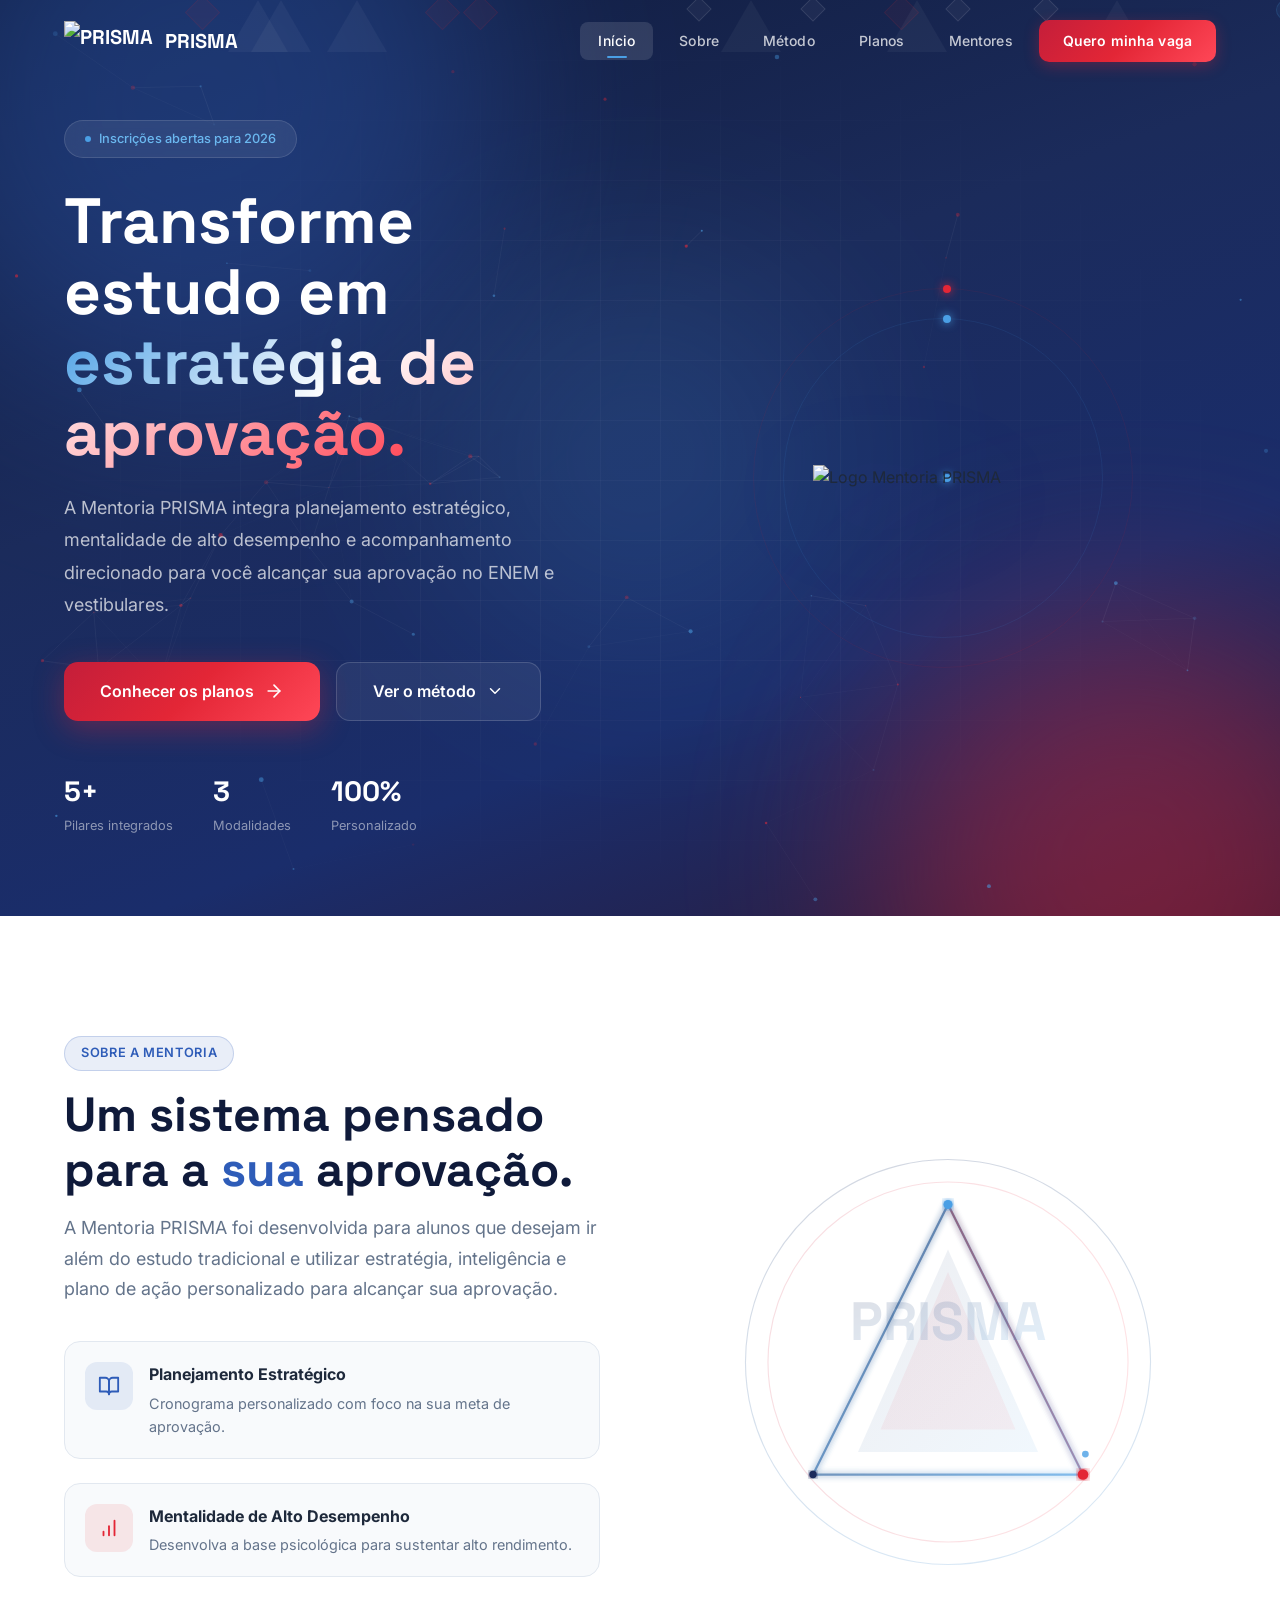
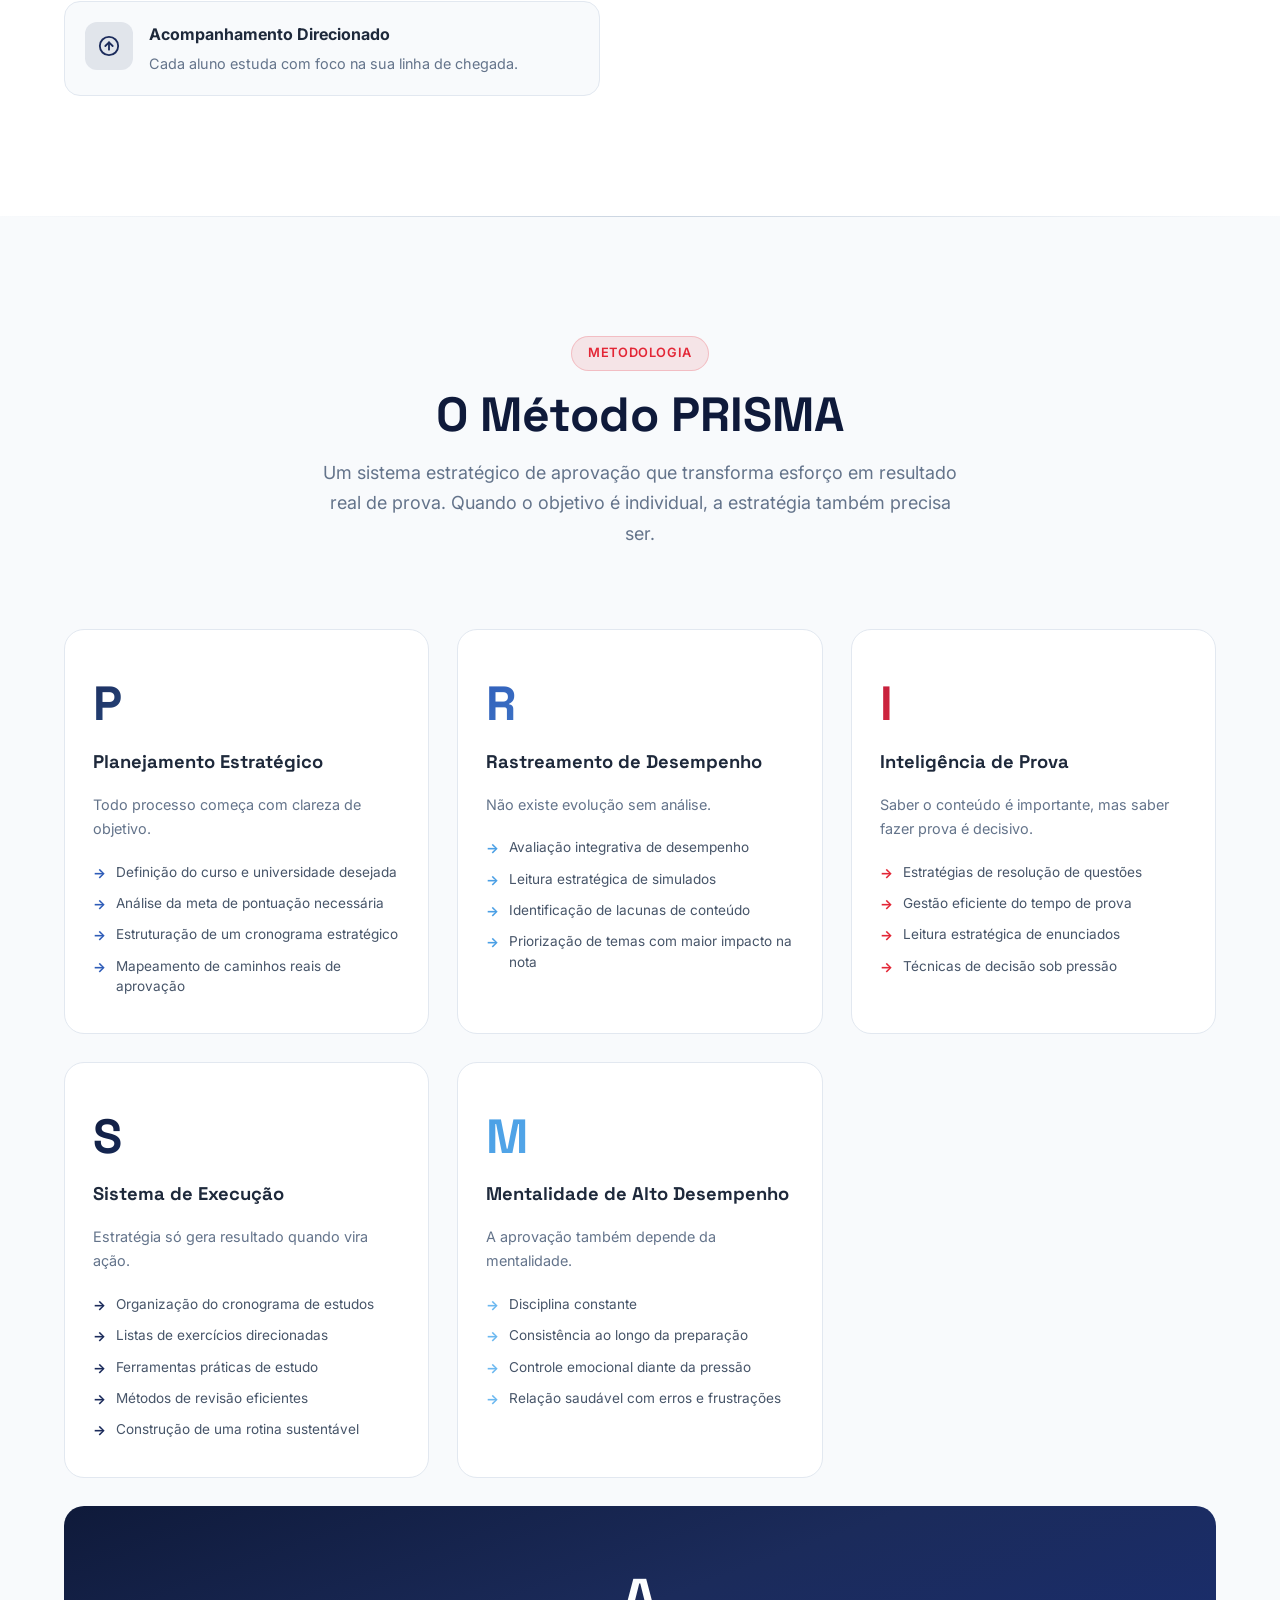
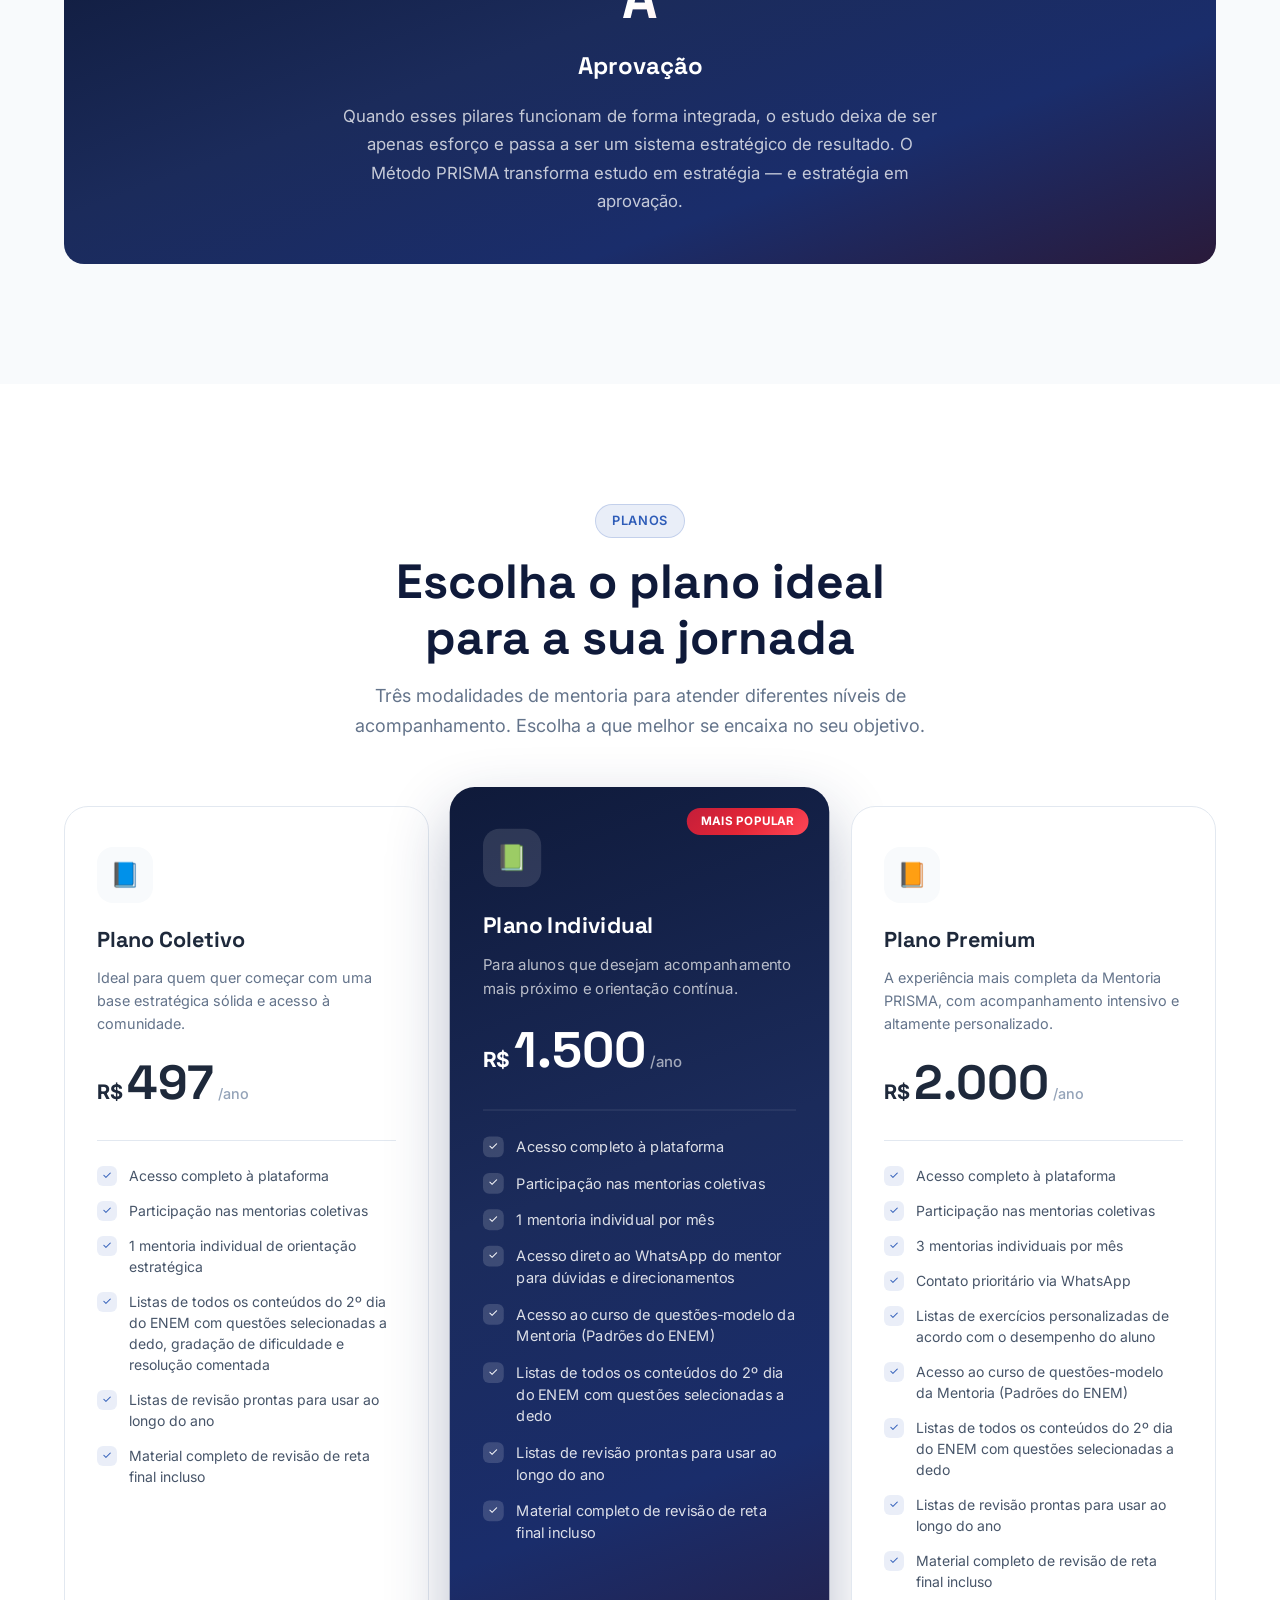
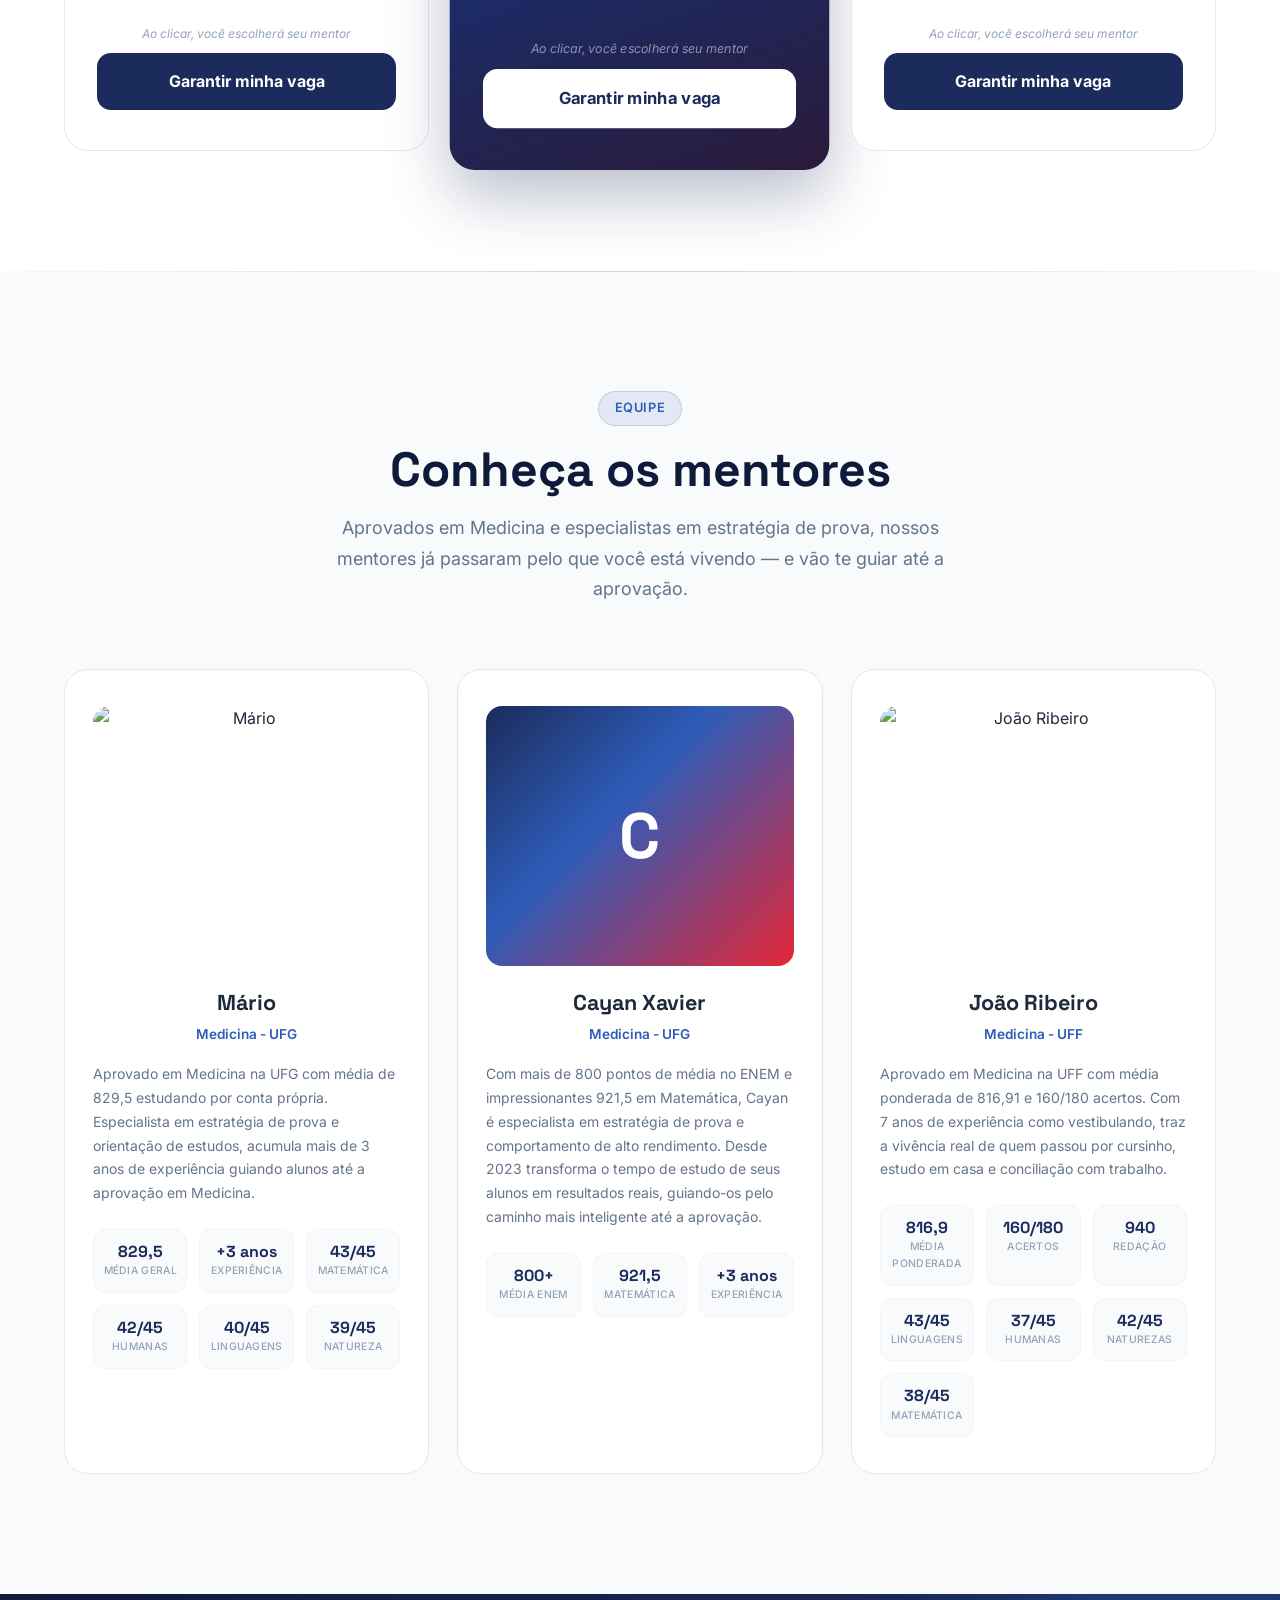
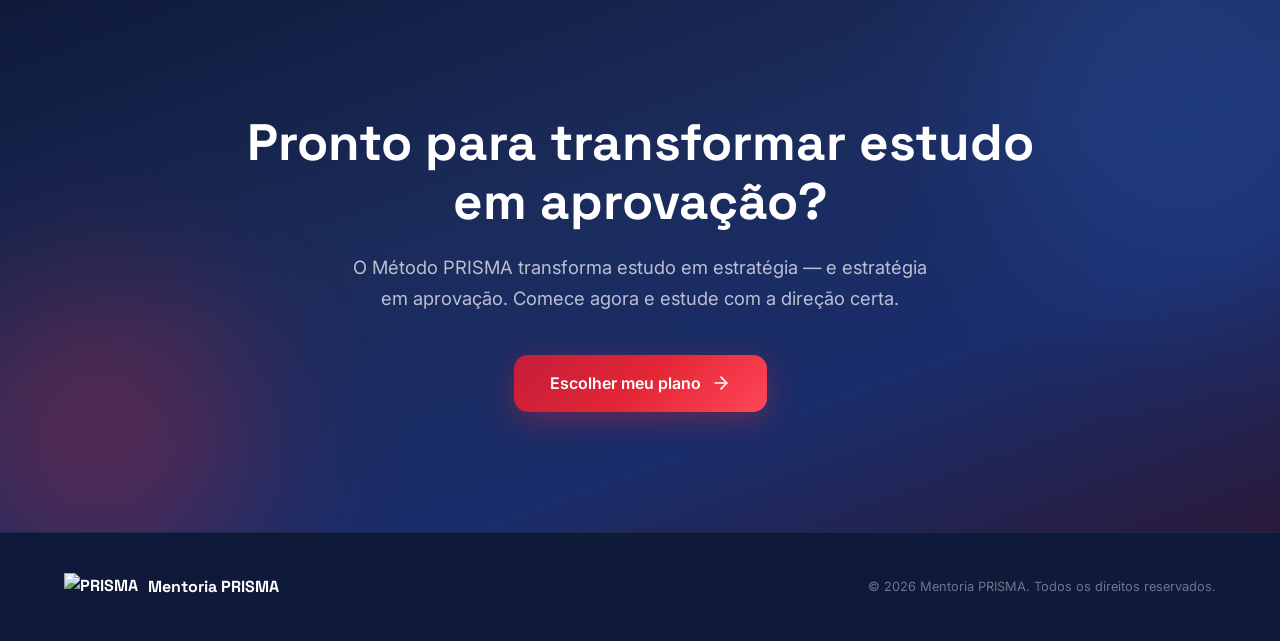
==== public/index.html @ 0a02baa7 "Move site files to public/ for correct Firebase Hosting deploy" ====
<!DOCTYPE html>
<html lang="pt-BR">
<head>
  <meta charset="UTF-8">
  <meta name="viewport" content="width=device-width, initial-scale=1.0">
  <meta name="description" content="Mentoria PRISMA — Estratégia, inteligência e plano de ação personalizado para sua aprovação no ENEM e vestibulares.">
  <title>Mentoria PRISMA — Transforme estudo em aprovação</title>
  <link rel="stylesheet" href="css/styles.css">
  <link rel="icon" type="image/png" href="https://i.ibb.co/1fYRjsYY/APENAS-IMAGEM-LOGO-PRISMA-MENTORIA-LOGO-VERS-O-AZUL-VERMELHA-E-BRANCO-1.png">
</head>
<body>

  <!-- Scroll Progress -->
  <div class="scroll-progress"></div>

  <!-- ====== NAVBAR ====== -->
  <nav class="navbar" id="navbar">
    <div class="navbar-inner">
      <a href="#hero" class="navbar-logo">
        <img src="https://i.ibb.co/1fYRjsYY/APENAS-IMAGEM-LOGO-PRISMA-MENTORIA-LOGO-VERS-O-AZUL-VERMELHA-E-BRANCO-1.png" alt="PRISMA">
        <span>PRISMA</span>
      </a>

      <div class="navbar-links" id="navLinks">
        <a href="#hero">Início</a>
        <a href="#about">Sobre</a>
        <a href="#method">Método</a>
        <a href="#plans">Planos</a>
        <a href="#mentors">Mentores</a>
        <a href="#plans" class="navbar-cta-btn">Quero minha vaga</a>
      </div>

      <button class="navbar-toggle" id="navToggle" aria-label="Menu">
        <span></span>
        <span></span>
        <span></span>
      </button>
    </div>
  </nav>

  <!-- ====== HERO ====== -->
  <section class="hero" id="hero">
    <div class="hero-bg-grid"></div>
    <div class="hero-glow glow-blue"></div>
    <div class="hero-glow glow-red"></div>
    <div class="hero-glow glow-center"></div>
    <div class="hero-shapes"></div>
    <canvas id="particles-canvas"></canvas>

    <div class="container hero-content">
      <div class="hero-text">
        <div class="hero-badge">
          <span class="badge-dot"></span>
          Inscrições abertas para 2026
        </div>

        <h1 class="hero-title">
          Transforme estudo em <br>
          <span class="gradient-text">estratégia de aprovação.</span>
        </h1>

        <p class="hero-description">
          A Mentoria PRISMA integra planejamento estratégico, mentalidade de alto desempenho e acompanhamento direcionado para você alcançar sua aprovação no ENEM e vestibulares.
        </p>

        <div class="hero-buttons">
          <a href="#plans" class="btn-primary">
            Conhecer os planos
            <svg width="20" height="20" viewBox="0 0 24 24" fill="none" stroke="currentColor" stroke-width="2" stroke-linecap="round" stroke-linejoin="round"><path d="M5 12h14"/><path d="m12 5 7 7-7 7"/></svg>
          </a>
          <a href="#method" class="btn-secondary">
            Ver o método
            <svg width="18" height="18" viewBox="0 0 24 24" fill="none" stroke="currentColor" stroke-width="2" stroke-linecap="round" stroke-linejoin="round"><path d="m6 9 6 6 6-6"/></svg>
          </a>
        </div>

        <div class="hero-stats">
          <div class="hero-stat">
            <div class="hero-stat-number" data-count="5" data-suffix="+">0</div>
            <div class="hero-stat-label">Pilares integrados</div>
          </div>
          <div class="hero-stat">
            <div class="hero-stat-number" data-count="3">0</div>
            <div class="hero-stat-label">Modalidades</div>
          </div>
          <div class="hero-stat">
            <div class="hero-stat-number" data-count="100" data-suffix="%">0</div>
            <div class="hero-stat-label">Personalizado</div>
          </div>
        </div>
      </div>

      <div class="hero-visual">
        <div class="hero-logo-wrapper">
          <img src="https://i.ibb.co/1fYRjsYY/APENAS-IMAGEM-LOGO-PRISMA-MENTORIA-LOGO-VERS-O-AZUL-VERMELHA-E-BRANCO-1.png" alt="Logo Mentoria PRISMA">
          <div class="hero-logo-ring"></div>
          <div class="hero-logo-ring"></div>
          <div class="hero-logo-ring"></div>
        </div>
      </div>
    </div>
  </section>

  <!-- ====== ABOUT ====== -->
  <section class="about" id="about">
    <div class="container about-grid">
      <div class="reveal-left">
        <span class="section-tag blue">Sobre a mentoria</span>
        <h2 class="section-title">Um sistema pensado<br>para a <span style="color: var(--blue)">sua</span> aprovação.</h2>
        <p class="section-subtitle">
          A Mentoria PRISMA foi desenvolvida para alunos que desejam ir além do estudo tradicional e utilizar estratégia, inteligência e plano de ação personalizado para alcançar sua aprovação.
        </p>

        <div class="about-features stagger-children">
          <div class="about-feature">
            <div class="about-feature-icon blue">
              <svg width="22" height="22" viewBox="0 0 24 24" fill="none" stroke="currentColor" stroke-width="2" stroke-linecap="round" stroke-linejoin="round"><path d="M2 3h6a4 4 0 0 1 4 4v14a3 3 0 0 0-3-3H2z"/><path d="M22 3h-6a4 4 0 0 0-4 4v14a3 3 0 0 1 3-3h7z"/></svg>
            </div>
            <div>
              <h4>Planejamento Estratégico</h4>
              <p>Cronograma personalizado com foco na sua meta de aprovação.</p>
            </div>
          </div>

          <div class="about-feature">
            <div class="about-feature-icon red">
              <svg width="22" height="22" viewBox="0 0 24 24" fill="none" stroke="currentColor" stroke-width="2" stroke-linecap="round" stroke-linejoin="round"><path d="M12 20V10"/><path d="M18 20V4"/><path d="M6 20v-4"/></svg>
            </div>
            <div>
              <h4>Mentalidade de Alto Desempenho</h4>
              <p>Desenvolva a base psicológica para sustentar alto rendimento.</p>
            </div>
          </div>

          <div class="about-feature">
            <div class="about-feature-icon navy">
              <svg width="22" height="22" viewBox="0 0 24 24" fill="none" stroke="currentColor" stroke-width="2" stroke-linecap="round" stroke-linejoin="round"><circle cx="12" cy="12" r="10"/><path d="m16 12-4-4-4 4"/><path d="M12 16V8"/></svg>
            </div>
            <div>
              <h4>Acompanhamento Direcionado</h4>
              <p>Cada aluno estuda com foco na sua linha de chegada.</p>
            </div>
          </div>
        </div>
      </div>

      <div class="about-visual reveal-right">
        <div class="about-prism-graphic">
          <svg viewBox="0 0 400 400" fill="none" xmlns="http://www.w3.org/2000/svg">
            <!-- Animated prism graphic -->
            <defs>
              <linearGradient id="grad-blue" x1="0%" y1="0%" x2="100%" y2="100%">
                <stop offset="0%" style="stop-color:#1B2B5B;stop-opacity:1" />
                <stop offset="100%" style="stop-color:#4A9FE5;stop-opacity:1" />
              </linearGradient>
              <linearGradient id="grad-red" x1="0%" y1="0%" x2="100%" y2="100%">
                <stop offset="0%" style="stop-color:#C41E3A;stop-opacity:1" />
                <stop offset="100%" style="stop-color:#FF4757;stop-opacity:1" />
              </linearGradient>
              <filter id="glow">
                <feGaussianBlur stdDeviation="3" result="coloredBlur"/>
                <feMerge>
                  <feMergeNode in="coloredBlur"/>
                  <feMergeNode in="SourceGraphic"/>
                </feMerge>
              </filter>
            </defs>

            <!-- Outer ring -->
            <circle cx="200" cy="200" r="180" stroke="url(#grad-blue)" stroke-width="1" fill="none" opacity="0.2">
              <animateTransform attributeName="transform" type="rotate" from="0 200 200" to="360 200 200" dur="30s" repeatCount="indefinite"/>
            </circle>
            <circle cx="200" cy="200" r="160" stroke="url(#grad-red)" stroke-width="1" fill="none" opacity="0.15">
              <animateTransform attributeName="transform" type="rotate" from="360 200 200" to="0 200 200" dur="25s" repeatCount="indefinite"/>
            </circle>

            <!-- Central prism shape -->
            <polygon points="200,60 320,300 80,300" fill="none" stroke="url(#grad-blue)" stroke-width="2" opacity="0.6" filter="url(#glow)">
              <animate attributeName="opacity" values="0.4;0.8;0.4" dur="4s" repeatCount="indefinite"/>
            </polygon>

            <!-- Inner triangles -->
            <polygon points="200,100 280,280 120,280" fill="url(#grad-blue)" opacity="0.08"/>
            <polygon points="200,120 260,260 140,260" fill="url(#grad-red)" opacity="0.06"/>

            <!-- Light beam effect -->
            <line x1="200" y1="60" x2="80" y2="300" stroke="#4A9FE5" stroke-width="1.5" opacity="0.3" filter="url(#glow)">
              <animate attributeName="opacity" values="0.1;0.4;0.1" dur="3s" repeatCount="indefinite"/>
            </line>
            <line x1="200" y1="60" x2="320" y2="300" stroke="#E32636" stroke-width="1.5" opacity="0.3" filter="url(#glow)">
              <animate attributeName="opacity" values="0.1;0.4;0.1" dur="3s" repeatCount="indefinite" begin="1.5s"/>
            </line>

            <!-- Letters P R I S M A around the shape -->
            <text x="200" y="180" text-anchor="middle" font-family="Space Grotesk, sans-serif" font-weight="900" font-size="48" fill="url(#grad-blue)" opacity="0.15">PRISMA</text>

            <!-- Dots on vertices -->
            <circle cx="200" cy="60" r="4" fill="#4A9FE5" filter="url(#glow)">
              <animate attributeName="r" values="3;5;3" dur="2s" repeatCount="indefinite"/>
            </circle>
            <circle cx="80" cy="300" r="4" fill="#1B2B5B" filter="url(#glow)">
              <animate attributeName="r" values="3;5;3" dur="2s" repeatCount="indefinite" begin="0.7s"/>
            </circle>
            <circle cx="320" cy="300" r="4" fill="#E32636" filter="url(#glow)">
              <animate attributeName="r" values="3;5;3" dur="2s" repeatCount="indefinite" begin="1.4s"/>
            </circle>

            <!-- Orbiting dot -->
            <circle r="3" fill="#4A9FE5" opacity="0.8">
              <animateMotion dur="8s" repeatCount="indefinite" path="M200,60 Q340,180 320,300 Q200,350 80,300 Q20,180 200,60"/>
            </circle>
          </svg>
        </div>
      </div>
    </div>
  </section>

  <!-- ====== METHOD PRISMA ====== -->
  <section class="method" id="method">
    <div class="container">
      <div class="method-header reveal">
        <span class="section-tag red">Metodologia</span>
        <h2 class="section-title">O Método PRISMA</h2>
        <p class="section-subtitle">
          Um sistema estratégico de aprovação que transforma esforço em resultado real de prova. Quando o objetivo é individual, a estratégia também precisa ser.
        </p>
      </div>

      <div class="prisma-grid stagger-children">
        <!-- P -->
        <div class="prisma-card" style="--card-accent: #2E5CB8; --card-gradient: linear-gradient(135deg, #1B2B5B, #4A9FE5);">
          <div class="prisma-card-letter">P</div>
          <div class="prisma-card-title">Planejamento Estratégico</div>
          <p class="prisma-card-desc">Todo processo começa com clareza de objetivo.</p>
          <ul class="prisma-card-list">
            <li>Definição do curso e universidade desejada</li>
            <li>Análise da meta de pontuação necessária</li>
            <li>Estruturação de um cronograma estratégico</li>
            <li>Mapeamento de caminhos reais de aprovação</li>
          </ul>
        </div>

        <!-- R -->
        <div class="prisma-card" style="--card-accent: #4A9FE5; --card-gradient: linear-gradient(135deg, #2E5CB8, #6BB8F0);">
          <div class="prisma-card-letter">R</div>
          <div class="prisma-card-title">Rastreamento de Desempenho</div>
          <p class="prisma-card-desc">Não existe evolução sem análise.</p>
          <ul class="prisma-card-list">
            <li>Avaliação integrativa de desempenho</li>
            <li>Leitura estratégica de simulados</li>
            <li>Identificação de lacunas de conteúdo</li>
            <li>Priorização de temas com maior impacto na nota</li>
          </ul>
        </div>

        <!-- I -->
        <div class="prisma-card" style="--card-accent: #E32636; --card-gradient: linear-gradient(135deg, #C41E3A, #FF4757);">
          <div class="prisma-card-letter">I</div>
          <div class="prisma-card-title">Inteligência de Prova</div>
          <p class="prisma-card-desc">Saber o conteúdo é importante, mas saber fazer prova é decisivo.</p>
          <ul class="prisma-card-list">
            <li>Estratégias de resolução de questões</li>
            <li>Gestão eficiente do tempo de prova</li>
            <li>Leitura estratégica de enunciados</li>
            <li>Técnicas de decisão sob pressão</li>
          </ul>
        </div>

        <!-- S -->
        <div class="prisma-card" style="--card-accent: #1B2B5B; --card-gradient: linear-gradient(135deg, #0F1A3A, #2E5CB8);">
          <div class="prisma-card-letter">S</div>
          <div class="prisma-card-title">Sistema de Execução</div>
          <p class="prisma-card-desc">Estratégia só gera resultado quando vira ação.</p>
          <ul class="prisma-card-list">
            <li>Organização do cronograma de estudos</li>
            <li>Listas de exercícios direcionadas</li>
            <li>Ferramentas práticas de estudo</li>
            <li>Métodos de revisão eficientes</li>
            <li>Construção de uma rotina sustentável</li>
          </ul>
        </div>

        <!-- M -->
        <div class="prisma-card" style="--card-accent: #6BB8F0; --card-gradient: linear-gradient(135deg, #4A9FE5, #6BB8F0);">
          <div class="prisma-card-letter">M</div>
          <div class="prisma-card-title">Mentalidade de Alto Desempenho</div>
          <p class="prisma-card-desc">A aprovação também depende da mentalidade.</p>
          <ul class="prisma-card-list">
            <li>Disciplina constante</li>
            <li>Consistência ao longo da preparação</li>
            <li>Controle emocional diante da pressão</li>
            <li>Relação saudável com erros e frustrações</li>
          </ul>
        </div>

        <!-- A (full width) -->
        <div class="prisma-card full-width">
          <div class="prisma-card-letter">A</div>
          <div class="prisma-card-title">Aprovação</div>
          <p class="prisma-card-desc">
            Quando esses pilares funcionam de forma integrada, o estudo deixa de ser apenas esforço e passa a ser um sistema estratégico de resultado. O Método PRISMA transforma estudo em estratégia — e estratégia em aprovação.
          </p>
        </div>
      </div>
    </div>
  </section>

  <!-- ====== PLANS ====== -->
  <section class="plans" id="plans">
    <div class="container">
      <div class="plans-header reveal">
        <span class="section-tag blue">Planos</span>
        <h2 class="section-title">Escolha o plano ideal<br>para a sua jornada</h2>
        <p class="section-subtitle">
          Três modalidades de mentoria para atender diferentes níveis de acompanhamento. Escolha a que melhor se encaixa no seu objetivo.
        </p>
      </div>

      <div class="plans-grid stagger-children">

        <!-- Plano Coletivo -->
        <div class="plan-card" style="--card-border: linear-gradient(135deg, #2E5CB8, #4A9FE5);">
          <div class="plan-icon">📘</div>
          <div class="plan-name">Plano Coletivo</div>
          <div class="plan-desc">Ideal para quem quer começar com uma base estratégica sólida e acesso à comunidade.</div>
          <div class="plan-price">
            <span class="currency">R$</span>
            <span class="amount">497</span>
            <span class="period">/ano</span>
          </div>
          <div class="plan-divider"></div>
          <ul class="plan-features">
            <li>
              <span class="check">✓</span>
              Acesso completo à plataforma
            </li>
            <li>
              <span class="check">✓</span>
              Participação nas mentorias coletivas
            </li>
            <li>
              <span class="check">✓</span>
              1 mentoria individual de orientação estratégica
            </li>
            <li>
              <span class="check">✓</span>
              Listas de todos os conteúdos do 2º dia do ENEM com questões selecionadas a dedo, gradação de dificuldade e resolução comentada
            </li>
            <li>
              <span class="check">✓</span>
              Listas de revisão prontas para usar ao longo do ano
            </li>
            <li>
              <span class="check">✓</span>
              Material completo de revisão de reta final incluso
            </li>
          </ul>
          <p class="plan-mentor-hint">Ao clicar, você escolherá seu mentor</p>
          <a href="#" class="plan-btn" data-plan="Plano Coletivo">Garantir minha vaga</a>
        </div>

        <!-- Plano Individual (Featured) -->
        <div class="plan-card featured" style="--card-border: linear-gradient(135deg, #E32636, #4A9FE5);">
          <span class="plan-badge popular">Mais popular</span>
          <div class="plan-icon">📗</div>
          <div class="plan-name">Plano Individual</div>
          <div class="plan-desc">Para alunos que desejam acompanhamento mais próximo e orientação contínua.</div>
          <div class="plan-price">
            <span class="currency">R$</span>
            <span class="amount">1.500</span>
            <span class="period">/ano</span>
          </div>
          <div class="plan-divider"></div>
          <ul class="plan-features">
            <li>
              <span class="check">✓</span>
              Acesso completo à plataforma
            </li>
            <li>
              <span class="check">✓</span>
              Participação nas mentorias coletivas
            </li>
            <li>
              <span class="check">✓</span>
              1 mentoria individual por mês
            </li>
            <li>
              <span class="check">✓</span>
              Acesso direto ao WhatsApp do mentor para dúvidas e direcionamentos
            </li>
            <li>
              <span class="check">✓</span>
              Acesso ao curso de questões-modelo da Mentoria (Padrões do ENEM)
            </li>
            <li>
              <span class="check">✓</span>
              Listas de todos os conteúdos do 2º dia do ENEM com questões selecionadas a dedo
            </li>
            <li>
              <span class="check">✓</span>
              Listas de revisão prontas para usar ao longo do ano
            </li>
            <li>
              <span class="check">✓</span>
              Material completo de revisão de reta final incluso
            </li>
          </ul>
          <p class="plan-mentor-hint">Ao clicar, você escolherá seu mentor</p>
          <a href="#" class="plan-btn" data-plan="Plano Individual">Garantir minha vaga</a>
        </div>

        <!-- Plano Premium -->
        <div class="plan-card" style="--card-border: linear-gradient(135deg, #C41E3A, #FF4757);">
          <div class="plan-icon">📙</div>
          <div class="plan-name">Plano Premium</div>
          <div class="plan-desc">A experiência mais completa da Mentoria PRISMA, com acompanhamento intensivo e altamente personalizado.</div>
          <div class="plan-price">
            <span class="currency">R$</span>
            <span class="amount">2.000</span>
            <span class="period">/ano</span>
          </div>
          <div class="plan-divider"></div>
          <ul class="plan-features">
            <li>
              <span class="check">✓</span>
              Acesso completo à plataforma
            </li>
            <li>
              <span class="check">✓</span>
              Participação nas mentorias coletivas
            </li>
            <li>
              <span class="check">✓</span>
              3 mentorias individuais por mês
            </li>
            <li>
              <span class="check">✓</span>
              Contato prioritário via WhatsApp
            </li>
            <li>
              <span class="check">✓</span>
              Listas de exercícios personalizadas de acordo com o desempenho do aluno
            </li>
            <li>
              <span class="check">✓</span>
              Acesso ao curso de questões-modelo da Mentoria (Padrões do ENEM)
            </li>
            <li>
              <span class="check">✓</span>
              Listas de todos os conteúdos do 2º dia do ENEM com questões selecionadas a dedo
            </li>
            <li>
              <span class="check">✓</span>
              Listas de revisão prontas para usar ao longo do ano
            </li>
            <li>
              <span class="check">✓</span>
              Material completo de revisão de reta final incluso
            </li>
          </ul>
          <p class="plan-mentor-hint">Ao clicar, você escolherá seu mentor</p>
          <a href="#" class="plan-btn" data-plan="Plano Premium">Garantir minha vaga</a>
        </div>

      </div>
    </div>
  </section>

  <!-- ====== MENTORS ====== -->
  <section class="mentors" id="mentors">
    <div class="container">
      <div class="mentors-header reveal">
        <span class="section-tag blue">Equipe</span>
        <h2 class="section-title">Conheça os mentores</h2>
        <p class="section-subtitle">
          Aprovados em Medicina e especialistas em estratégia de prova, nossos mentores já passaram pelo que você está vivendo — e vão te guiar até a aprovação.
        </p>
      </div>

      <div class="mentors-grid stagger-children">

        <!-- Mário -->
        <div class="mentor-card">
          <div class="mentor-photo">
            <img src="https://i.ibb.co/d4WCgFDY/LEO1349.jpg" alt="Mário">
          </div>
          <div class="mentor-info">
            <h3 class="mentor-name">Mário</h3>
            <p class="mentor-role">Medicina - UFG</p>
            <p class="mentor-bio">
              Aprovado em Medicina na UFG com média de 829,5 estudando por conta própria. Especialista em estratégia de prova e orientação de estudos, acumula mais de 3 anos de experiência guiando alunos até a aprovação em Medicina.
            </p>
            <div class="mentor-stats-grid">
              <div class="mentor-stat-item">
                <span class="mentor-stat-value">829,5</span>
                <span class="mentor-stat-desc">Média Geral</span>
              </div>
              <div class="mentor-stat-item">
                <span class="mentor-stat-value">+3 anos</span>
                <span class="mentor-stat-desc">Experiência</span>
              </div>
              <div class="mentor-stat-item">
                <span class="mentor-stat-value">43/45</span>
                <span class="mentor-stat-desc">Matemática</span>
              </div>
              <div class="mentor-stat-item">
                <span class="mentor-stat-value">42/45</span>
                <span class="mentor-stat-desc">Humanas</span>
              </div>
              <div class="mentor-stat-item">
                <span class="mentor-stat-value">40/45</span>
                <span class="mentor-stat-desc">Linguagens</span>
              </div>
              <div class="mentor-stat-item">
                <span class="mentor-stat-value">39/45</span>
                <span class="mentor-stat-desc">Natureza</span>
              </div>
            </div>
          </div>
        </div>

        <!-- Cayan -->
        <div class="mentor-card">
          <div class="mentor-photo">
            <div class="mentor-avatar-placeholder">C</div>
          </div>
          <div class="mentor-info">
            <h3 class="mentor-name">Cayan Xavier</h3>
            <p class="mentor-role">Medicina - UFG</p>
            <p class="mentor-bio">
              Com mais de 800 pontos de média no ENEM e impressionantes 921,5 em Matemática, Cayan é especialista em estratégia de prova e comportamento de alto rendimento. Desde 2023 transforma o tempo de estudo de seus alunos em resultados reais, guiando-os pelo caminho mais inteligente até a aprovação.
            </p>
            <div class="mentor-stats-grid">
              <div class="mentor-stat-item">
                <span class="mentor-stat-value">800+</span>
                <span class="mentor-stat-desc">Média ENEM</span>
              </div>
              <div class="mentor-stat-item">
                <span class="mentor-stat-value">921,5</span>
                <span class="mentor-stat-desc">Matemática</span>
              </div>
              <div class="mentor-stat-item">
                <span class="mentor-stat-value">+3 anos</span>
                <span class="mentor-stat-desc">Experiência</span>
              </div>
            </div>
          </div>
        </div>

        <!-- João Ribeiro -->
        <div class="mentor-card">
          <div class="mentor-photo">
            <img src="https://i.ibb.co/Q7MLmRcQ/IMG-20260307-WA0093.jpg" alt="João Ribeiro">
          </div>
          <div class="mentor-info">
            <h3 class="mentor-name">João Ribeiro</h3>
            <p class="mentor-role">Medicina - UFF</p>
            <p class="mentor-bio">
              Aprovado em Medicina na UFF com média ponderada de 816,91 e 160/180 acertos. Com 7 anos de experiência como vestibulando, traz a vivência real de quem passou por cursinho, estudo em casa e conciliação com trabalho.
            </p>
            <div class="mentor-stats-grid">
              <div class="mentor-stat-item">
                <span class="mentor-stat-value">816,9</span>
                <span class="mentor-stat-desc">Média Ponderada</span>
              </div>
              <div class="mentor-stat-item">
                <span class="mentor-stat-value">160/180</span>
                <span class="mentor-stat-desc">Acertos</span>
              </div>
              <div class="mentor-stat-item">
                <span class="mentor-stat-value">940</span>
                <span class="mentor-stat-desc">Redação</span>
              </div>
              <div class="mentor-stat-item">
                <span class="mentor-stat-value">43/45</span>
                <span class="mentor-stat-desc">Linguagens</span>
              </div>
              <div class="mentor-stat-item">
                <span class="mentor-stat-value">37/45</span>
                <span class="mentor-stat-desc">Humanas</span>
              </div>
              <div class="mentor-stat-item">
                <span class="mentor-stat-value">42/45</span>
                <span class="mentor-stat-desc">Naturezas</span>
              </div>
              <div class="mentor-stat-item">
                <span class="mentor-stat-value">38/45</span>
                <span class="mentor-stat-desc">Matemática</span>
              </div>
            </div>
          </div>
        </div>

      </div>
    </div>
  </section>

  <!-- ====== MENTOR SELECTION MODAL ====== -->
  <div class="modal-overlay" id="mentorModal">
    <div class="modal-content">
      <button class="modal-close" id="modalClose" aria-label="Fechar">
        <svg width="24" height="24" viewBox="0 0 24 24" fill="none" stroke="currentColor" stroke-width="2" stroke-linecap="round" stroke-linejoin="round"><path d="M18 6 6 18"/><path d="m6 6 12 12"/></svg>
      </button>
      <div class="modal-header">
        <h3 class="modal-title">Escolha seu mentor</h3>
        <p class="modal-plan-name" id="modalPlanName"></p>
        <p class="modal-subtitle">Selecione o mentor com quem deseja iniciar sua jornada:</p>
      </div>
      <div class="modal-mentors">
        <a href="#" class="modal-mentor-btn" data-mentor="mario">
          <span class="modal-mentor-initial">M</span>
          <div class="modal-mentor-info">
            <strong>Mário</strong>
            <span>Medicina UFG · Média 829,5</span>
          </div>
          <svg width="20" height="20" viewBox="0 0 24 24" fill="none" stroke="currentColor" stroke-width="2" stroke-linecap="round" stroke-linejoin="round"><path d="M5 12h14"/><path d="m12 5 7 7-7 7"/></svg>
        </a>
        <a href="#" class="modal-mentor-btn" data-mentor="cayan">
          <span class="modal-mentor-initial">C</span>
          <div class="modal-mentor-info">
            <strong>Cayan Xavier</strong>
            <span>Medicina UFG · 921,5 em Matemática</span>
          </div>
          <svg width="20" height="20" viewBox="0 0 24 24" fill="none" stroke="currentColor" stroke-width="2" stroke-linecap="round" stroke-linejoin="round"><path d="M5 12h14"/><path d="m12 5 7 7-7 7"/></svg>
        </a>
        <a href="#" class="modal-mentor-btn" data-mentor="joao">
          <span class="modal-mentor-initial">J</span>
          <div class="modal-mentor-info">
            <strong>João Ribeiro</strong>
            <span>Medicina UFF · Redação 940</span>
          </div>
          <svg width="20" height="20" viewBox="0 0 24 24" fill="none" stroke="currentColor" stroke-width="2" stroke-linecap="round" stroke-linejoin="round"><path d="M5 12h14"/><path d="m12 5 7 7-7 7"/></svg>
        </a>
      </div>
    </div>
  </div>

  <!-- ====== CTA ====== -->
  <section class="cta" id="cta">
    <div class="cta-bg-shapes">
      <div class="cta-shape"></div>
      <div class="cta-shape"></div>
    </div>
    <div class="container cta-content reveal-scale">
      <h2 class="cta-title">Pronto para transformar estudo<br>em aprovação?</h2>
      <p class="cta-subtitle">
        O Método PRISMA transforma estudo em estratégia — e estratégia em aprovação. Comece agora e estude com a direção certa.
      </p>
      <div class="cta-buttons">
        <a href="#plans" class="btn-primary">
          Escolher meu plano
          <svg width="20" height="20" viewBox="0 0 24 24" fill="none" stroke="currentColor" stroke-width="2" stroke-linecap="round" stroke-linejoin="round"><path d="M5 12h14"/><path d="m12 5 7 7-7 7"/></svg>
        </a>
      </div>
    </div>
  </section>

  <!-- ====== FOOTER ====== -->
  <footer class="footer">
    <div class="container footer-inner">
      <div class="footer-logo">
        <img src="https://i.ibb.co/1fYRjsYY/APENAS-IMAGEM-LOGO-PRISMA-MENTORIA-LOGO-VERS-O-AZUL-VERMELHA-E-BRANCO-1.png" alt="PRISMA">
        <span>Mentoria PRISMA</span>
      </div>
      <div class="footer-text">© 2026 Mentoria PRISMA. Todos os direitos reservados.</div>
    </div>
  </footer>

  <script src="js/main.js"></script>
</body>
</html>
---- public/css/styles.css ----
/* ========================================
   MENTORIA PRISMA - Landing Page Styles
   ======================================== */

@import url('https://fonts.googleapis.com/css2?family=Inter:wght@300;400;500;600;700;800;900&family=Space+Grotesk:wght@400;500;600;700&display=swap');

/* ---- CSS Variables ---- */
:root {
  --navy: #1B2B5B;
  --navy-dark: #0F1A3A;
  --blue: #2E5CB8;
  --blue-light: #4A9FE5;
  --blue-sky: #6BB8F0;
  --red: #E32636;
  --red-dark: #C41E3A;
  --red-light: #FF4757;
  --white: #FFFFFF;
  --gray-50: #F8FAFC;
  --gray-100: #F1F5F9;
  --gray-200: #E2E8F0;
  --gray-300: #CBD5E1;
  --gray-400: #94A3B8;
  --gray-500: #64748B;
  --gray-600: #475569;
  --gray-700: #334155;
  --gray-800: #1E293B;
  --gray-900: #0F172A;

  --gradient-blue: linear-gradient(135deg, var(--navy) 0%, var(--blue) 50%, var(--blue-light) 100%);
  --gradient-red: linear-gradient(135deg, var(--red-dark) 0%, var(--red) 50%, var(--red-light) 100%);
  --gradient-main: linear-gradient(135deg, var(--navy) 0%, var(--blue) 40%, var(--red) 100%);
  --gradient-hero: linear-gradient(160deg, var(--navy-dark) 0%, var(--navy) 40%, #1a2d6b 70%, #2a1a3a 100%);

  --font-primary: 'Inter', -apple-system, BlinkMacSystemFont, sans-serif;
  --font-display: 'Space Grotesk', 'Inter', sans-serif;

  --shadow-sm: 0 1px 2px rgba(0,0,0,0.05);
  --shadow-md: 0 4px 6px -1px rgba(0,0,0,0.1), 0 2px 4px -2px rgba(0,0,0,0.1);
  --shadow-lg: 0 10px 15px -3px rgba(0,0,0,0.1), 0 4px 6px -4px rgba(0,0,0,0.1);
  --shadow-xl: 0 20px 25px -5px rgba(0,0,0,0.1), 0 8px 10px -6px rgba(0,0,0,0.1);
  --shadow-glow-blue: 0 0 40px rgba(74, 159, 229, 0.3);
  --shadow-glow-red: 0 0 40px rgba(227, 38, 54, 0.3);
}

/* ---- Reset & Base ---- */
*, *::before, *::after {
  margin: 0;
  padding: 0;
  box-sizing: border-box;
}

html {
  scroll-behavior: smooth;
  scroll-padding-top: 80px;
}

body {
  font-family: var(--font-primary);
  color: var(--gray-800);
  background: var(--white);
  overflow-x: hidden;
  line-height: 1.6;
  -webkit-font-smoothing: antialiased;
  -moz-osx-font-smoothing: grayscale;
}

img {
  max-width: 100%;
  display: block;
}

a {
  text-decoration: none;
  color: inherit;
}

/* ---- Utility ---- */
.container {
  max-width: 1200px;
  margin: 0 auto;
  padding: 0 24px;
}

.section-tag {
  display: inline-flex;
  align-items: center;
  gap: 8px;
  padding: 6px 16px;
  border-radius: 100px;
  font-size: 0.8rem;
  font-weight: 600;
  letter-spacing: 0.05em;
  text-transform: uppercase;
  margin-bottom: 16px;
}

.section-tag.blue {
  background: rgba(46, 92, 184, 0.1);
  color: var(--blue);
  border: 1px solid rgba(46, 92, 184, 0.2);
}

.section-tag.red {
  background: rgba(227, 38, 54, 0.1);
  color: var(--red);
  border: 1px solid rgba(227, 38, 54, 0.2);
}

.section-title {
  font-family: var(--font-display);
  font-size: clamp(2rem, 4vw, 3rem);
  font-weight: 800;
  line-height: 1.15;
  color: var(--navy-dark);
  margin-bottom: 16px;
}

.section-subtitle {
  font-size: 1.125rem;
  color: var(--gray-500);
  max-width: 640px;
  line-height: 1.7;
}

/* ---- Scroll Reveal Animations ---- */
.reveal {
  opacity: 0;
  transform: translateY(40px);
  transition: opacity 0.8s cubic-bezier(0.16, 1, 0.3, 1), transform 0.8s cubic-bezier(0.16, 1, 0.3, 1);
}

.reveal.visible {
  opacity: 1;
  transform: translateY(0);
}

.reveal-left {
  opacity: 0;
  transform: translateX(-60px);
  transition: opacity 0.8s cubic-bezier(0.16, 1, 0.3, 1), transform 0.8s cubic-bezier(0.16, 1, 0.3, 1);
}

.reveal-left.visible {
  opacity: 1;
  transform: translateX(0);
}

.reveal-right {
  opacity: 0;
  transform: translateX(60px);
  transition: opacity 0.8s cubic-bezier(0.16, 1, 0.3, 1), transform 0.8s cubic-bezier(0.16, 1, 0.3, 1);
}

.reveal-right.visible {
  opacity: 1;
  transform: translateX(0);
}

.reveal-scale {
  opacity: 0;
  transform: scale(0.85);
  transition: opacity 0.8s cubic-bezier(0.16, 1, 0.3, 1), transform 0.8s cubic-bezier(0.16, 1, 0.3, 1);
}

.reveal-scale.visible {
  opacity: 1;
  transform: scale(1);
}

/* Stagger children */
.stagger-children > * {
  opacity: 0;
  transform: translateY(30px);
  transition: opacity 0.6s cubic-bezier(0.16, 1, 0.3, 1), transform 0.6s cubic-bezier(0.16, 1, 0.3, 1);
}

.stagger-children.visible > *:nth-child(1) { transition-delay: 0.05s; }
.stagger-children.visible > *:nth-child(2) { transition-delay: 0.1s; }
.stagger-children.visible > *:nth-child(3) { transition-delay: 0.15s; }
.stagger-children.visible > *:nth-child(4) { transition-delay: 0.2s; }
.stagger-children.visible > *:nth-child(5) { transition-delay: 0.25s; }
.stagger-children.visible > *:nth-child(6) { transition-delay: 0.3s; }

.stagger-children.visible > * {
  opacity: 1;
  transform: translateY(0);
}

/* ========================================
   NAVBAR
   ======================================== */
.navbar {
  position: fixed;
  top: 0;
  left: 0;
  right: 0;
  z-index: 1000;
  padding: 20px 0;
  transition: all 0.4s cubic-bezier(0.16, 1, 0.3, 1);
}

.navbar.scrolled {
  padding: 10px 0;
  background: rgba(15, 26, 58, 0.85);
  backdrop-filter: blur(20px) saturate(180%);
  -webkit-backdrop-filter: blur(20px) saturate(180%);
  border-bottom: 1px solid rgba(255, 255, 255, 0.08);
  box-shadow: 0 8px 32px rgba(0, 0, 0, 0.2);
}

.navbar-inner {
  display: flex;
  align-items: center;
  justify-content: space-between;
  max-width: 1200px;
  margin: 0 auto;
  padding: 0 24px;
}

.navbar-logo {
  display: flex;
  align-items: center;
  gap: 12px;
  font-family: var(--font-display);
  font-weight: 700;
  font-size: 1.25rem;
  color: var(--white);
  z-index: 10;
}

.navbar-logo img {
  height: 40px;
  width: auto;
  transition: height 0.4s cubic-bezier(0.16, 1, 0.3, 1);
}

.navbar.scrolled .navbar-logo img {
  height: 32px;
}

.navbar-links {
  display: flex;
  align-items: center;
  gap: 8px;
}

.navbar-links a {
  position: relative;
  padding: 8px 18px;
  font-size: 0.875rem;
  font-weight: 500;
  color: rgba(255, 255, 255, 0.75);
  border-radius: 8px;
  transition: all 0.3s ease;
  letter-spacing: 0.01em;
}

.navbar-links a:hover {
  color: var(--white);
  background: rgba(255, 255, 255, 0.08);
}

.navbar-links a.active {
  color: var(--white);
  background: rgba(255, 255, 255, 0.12);
}

.navbar-links a::after {
  content: '';
  position: absolute;
  bottom: 2px;
  left: 50%;
  transform: translateX(-50%) scaleX(0);
  width: 20px;
  height: 2px;
  background: var(--blue-light);
  border-radius: 2px;
  transition: transform 0.3s ease;
}

.navbar-links a.active::after,
.navbar-links a:hover::after {
  transform: translateX(-50%) scaleX(1);
}

.navbar-cta-btn {
  padding: 10px 24px !important;
  background: var(--gradient-red) !important;
  color: var(--white) !important;
  border-radius: 10px !important;
  font-weight: 600 !important;
  font-size: 0.875rem !important;
  transition: all 0.3s ease !important;
  box-shadow: 0 4px 15px rgba(227, 38, 54, 0.3);
}

.navbar-cta-btn:hover {
  transform: translateY(-1px);
  box-shadow: 0 6px 20px rgba(227, 38, 54, 0.4) !important;
}

/* Mobile menu */
.navbar-toggle {
  display: none;
  flex-direction: column;
  gap: 5px;
  background: none;
  border: none;
  cursor: pointer;
  padding: 8px;
  z-index: 10;
}

.navbar-toggle span {
  display: block;
  width: 24px;
  height: 2px;
  background: var(--white);
  border-radius: 2px;
  transition: all 0.3s ease;
}

.navbar-toggle.open span:nth-child(1) {
  transform: rotate(45deg) translate(5px, 5px);
}

.navbar-toggle.open span:nth-child(2) {
  opacity: 0;
}

.navbar-toggle.open span:nth-child(3) {
  transform: rotate(-45deg) translate(5px, -5px);
}

/* ---- Scroll progress indicator ---- */
.scroll-progress {
  position: fixed;
  top: 0;
  left: 0;
  height: 3px;
  background: var(--gradient-main);
  z-index: 1001;
  transition: width 0.1s linear;
  border-radius: 0 2px 2px 0;
}

/* ========================================
   HERO SECTION
   ======================================== */
.hero {
  position: relative;
  min-height: 100vh;
  display: flex;
  align-items: center;
  background: var(--gradient-hero);
  overflow: hidden;
  padding: 120px 0 80px;
}

.hero-bg-grid {
  position: absolute;
  inset: 0;
  background-image:
    linear-gradient(rgba(255,255,255,0.03) 1px, transparent 1px),
    linear-gradient(90deg, rgba(255,255,255,0.03) 1px, transparent 1px);
  background-size: 60px 60px;
  mask-image: radial-gradient(ellipse at center, black 30%, transparent 70%);
  -webkit-mask-image: radial-gradient(ellipse at center, black 30%, transparent 70%);
}

.hero-glow {
  position: absolute;
  border-radius: 50%;
  filter: blur(100px);
  opacity: 0.4;
  pointer-events: none;
}

.hero-glow.glow-blue {
  width: 600px;
  height: 600px;
  background: var(--blue);
  top: -200px;
  left: -100px;
  animation: float-glow 8s ease-in-out infinite;
}

.hero-glow.glow-red {
  width: 500px;
  height: 500px;
  background: var(--red);
  bottom: -200px;
  right: -100px;
  animation: float-glow 8s ease-in-out infinite reverse;
}

.hero-glow.glow-center {
  width: 400px;
  height: 400px;
  background: var(--blue-light);
  top: 50%;
  left: 50%;
  transform: translate(-50%, -50%);
  opacity: 0.15;
  animation: pulse-glow 6s ease-in-out infinite;
}

@keyframes float-glow {
  0%, 100% { transform: translate(0, 0); }
  50% { transform: translate(30px, -30px); }
}

@keyframes pulse-glow {
  0%, 100% { opacity: 0.15; transform: translate(-50%, -50%) scale(1); }
  50% { opacity: 0.25; transform: translate(-50%, -50%) scale(1.2); }
}

/* Floating geometric shapes */
.hero-shapes {
  position: absolute;
  inset: 0;
  pointer-events: none;
  overflow: hidden;
}

.shape {
  position: absolute;
  border: 1px solid rgba(255, 255, 255, 0.08);
  animation: float-shape 20s linear infinite;
}

.shape.triangle {
  width: 0;
  height: 0;
  border: none;
  border-left: 30px solid transparent;
  border-right: 30px solid transparent;
  border-bottom: 52px solid rgba(255, 255, 255, 0.04);
}

.shape.circle {
  width: 20px;
  height: 20px;
  border-radius: 50%;
  background: rgba(74, 159, 229, 0.08);
  border-color: rgba(74, 159, 229, 0.15);
}

.shape.square {
  width: 25px;
  height: 25px;
  background: rgba(227, 38, 54, 0.05);
  border-color: rgba(227, 38, 54, 0.1);
  transform: rotate(45deg);
}

.shape.diamond {
  width: 18px;
  height: 18px;
  background: rgba(255, 255, 255, 0.04);
  border-color: rgba(255, 255, 255, 0.1);
  transform: rotate(45deg);
}

@keyframes float-shape {
  0% { transform: translateY(100vh) rotate(0deg); opacity: 0; }
  10% { opacity: 1; }
  90% { opacity: 1; }
  100% { transform: translateY(-100vh) rotate(360deg); opacity: 0; }
}

.hero-content {
  position: relative;
  z-index: 2;
  display: grid;
  grid-template-columns: 1fr 1fr;
  gap: 60px;
  align-items: center;
}

.hero-text {
  color: var(--white);
}

.hero-badge {
  display: inline-flex;
  align-items: center;
  gap: 8px;
  padding: 8px 20px;
  background: rgba(255, 255, 255, 0.08);
  border: 1px solid rgba(255, 255, 255, 0.12);
  border-radius: 100px;
  font-size: 0.8rem;
  font-weight: 500;
  color: var(--blue-sky);
  margin-bottom: 28px;
  backdrop-filter: blur(10px);
  animation: fadeInUp 0.8s cubic-bezier(0.16, 1, 0.3, 1) 0.2s both;
}

.hero-badge .badge-dot {
  width: 6px;
  height: 6px;
  background: var(--blue-light);
  border-radius: 50%;
  animation: pulse-dot 2s ease-in-out infinite;
}

@keyframes pulse-dot {
  0%, 100% { opacity: 1; }
  50% { opacity: 0.3; }
}

.hero-title {
  font-family: var(--font-display);
  font-size: clamp(2.5rem, 5vw, 4rem);
  font-weight: 900;
  line-height: 1.1;
  margin-bottom: 24px;
  animation: fadeInUp 0.8s cubic-bezier(0.16, 1, 0.3, 1) 0.4s both;
}

.hero-title .gradient-text {
  background: linear-gradient(135deg, var(--blue-light) 0%, var(--white) 40%, var(--red-light) 100%);
  -webkit-background-clip: text;
  -webkit-text-fill-color: transparent;
  background-clip: text;
}

.hero-description {
  font-size: 1.125rem;
  line-height: 1.8;
  color: rgba(255, 255, 255, 0.7);
  max-width: 520px;
  margin-bottom: 40px;
  animation: fadeInUp 0.8s cubic-bezier(0.16, 1, 0.3, 1) 0.6s both;
}

.hero-buttons {
  display: flex;
  gap: 16px;
  flex-wrap: wrap;
  animation: fadeInUp 0.8s cubic-bezier(0.16, 1, 0.3, 1) 0.8s both;
}

@keyframes fadeInUp {
  from {
    opacity: 0;
    transform: translateY(30px);
  }
  to {
    opacity: 1;
    transform: translateY(0);
  }
}

.btn-primary {
  display: inline-flex;
  align-items: center;
  gap: 10px;
  padding: 16px 36px;
  background: var(--gradient-red);
  color: var(--white);
  font-size: 1rem;
  font-weight: 600;
  border-radius: 14px;
  border: none;
  cursor: pointer;
  transition: all 0.3s ease;
  box-shadow: 0 8px 30px rgba(227, 38, 54, 0.35);
  position: relative;
  overflow: hidden;
}

.btn-primary::before {
  content: '';
  position: absolute;
  top: 0;
  left: -100%;
  width: 100%;
  height: 100%;
  background: linear-gradient(90deg, transparent, rgba(255,255,255,0.2), transparent);
  transition: left 0.6s ease;
}

.btn-primary:hover::before {
  left: 100%;
}

.btn-primary:hover {
  transform: translateY(-3px);
  box-shadow: 0 12px 40px rgba(227, 38, 54, 0.45);
}

.btn-secondary {
  display: inline-flex;
  align-items: center;
  gap: 10px;
  padding: 16px 36px;
  background: rgba(255, 255, 255, 0.06);
  color: var(--white);
  font-size: 1rem;
  font-weight: 600;
  border-radius: 14px;
  border: 1px solid rgba(255, 255, 255, 0.15);
  cursor: pointer;
  transition: all 0.3s ease;
  backdrop-filter: blur(10px);
}

.btn-secondary:hover {
  background: rgba(255, 255, 255, 0.12);
  border-color: rgba(255, 255, 255, 0.25);
  transform: translateY(-2px);
}

/* Hero visual */
.hero-visual {
  position: relative;
  display: flex;
  justify-content: center;
  align-items: center;
  animation: fadeInUp 1s cubic-bezier(0.16, 1, 0.3, 1) 0.6s both;
}

.hero-logo-wrapper {
  position: relative;
  width: 350px;
  height: 350px;
  display: flex;
  justify-content: center;
  align-items: center;
}

.hero-logo-wrapper img {
  width: 260px;
  height: auto;
  filter: drop-shadow(0 20px 60px rgba(74, 159, 229, 0.3));
  animation: logo-float 6s ease-in-out infinite;
  position: relative;
  z-index: 2;
}

@keyframes logo-float {
  0%, 100% { transform: translateY(0); }
  50% { transform: translateY(-15px); }
}

.hero-logo-ring {
  position: absolute;
  border-radius: 50%;
  border: 1px solid rgba(74, 159, 229, 0.15);
  animation: ring-rotate 20s linear infinite;
}

.hero-logo-ring:nth-child(2) {
  width: 320px;
  height: 320px;
  border-color: rgba(74, 159, 229, 0.1);
  animation-duration: 25s;
  animation-direction: reverse;
}

.hero-logo-ring:nth-child(3) {
  width: 380px;
  height: 380px;
  border-color: rgba(227, 38, 54, 0.08);
  animation-duration: 30s;
}

.hero-logo-ring::before {
  content: '';
  position: absolute;
  top: -4px;
  left: 50%;
  width: 8px;
  height: 8px;
  border-radius: 50%;
  background: var(--blue-light);
  box-shadow: 0 0 10px var(--blue-light);
}

.hero-logo-ring:nth-child(3)::before {
  background: var(--red);
  box-shadow: 0 0 10px var(--red);
}

@keyframes ring-rotate {
  from { transform: rotate(0deg); }
  to { transform: rotate(360deg); }
}

/* Hero stats */
.hero-stats {
  display: flex;
  gap: 40px;
  margin-top: 48px;
  animation: fadeInUp 0.8s cubic-bezier(0.16, 1, 0.3, 1) 1s both;
}

.hero-stat {
  text-align: left;
}

.hero-stat-number {
  font-family: var(--font-display);
  font-size: 1.75rem;
  font-weight: 800;
  color: var(--white);
}

.hero-stat-label {
  font-size: 0.8rem;
  color: rgba(255, 255, 255, 0.5);
  margin-top: 2px;
}

/* ========================================
   ABOUT / INTRO SECTION
   ======================================== */
.about {
  padding: 120px 0;
  background: var(--white);
  position: relative;
}

.about-grid {
  display: grid;
  grid-template-columns: 1fr 1fr;
  gap: 80px;
  align-items: center;
}

.about-features {
  display: grid;
  gap: 24px;
  margin-top: 36px;
}

.about-feature {
  display: flex;
  gap: 16px;
  padding: 20px;
  border-radius: 16px;
  background: var(--gray-50);
  border: 1px solid var(--gray-200);
  transition: all 0.3s ease;
}

.about-feature:hover {
  background: var(--white);
  box-shadow: var(--shadow-lg);
  border-color: transparent;
  transform: translateX(8px);
}

.about-feature-icon {
  width: 48px;
  height: 48px;
  border-radius: 12px;
  display: flex;
  align-items: center;
  justify-content: center;
  font-size: 1.25rem;
  flex-shrink: 0;
}

.about-feature-icon.blue {
  background: rgba(46, 92, 184, 0.1);
  color: var(--blue);
}

.about-feature-icon.red {
  background: rgba(227, 38, 54, 0.1);
  color: var(--red);
}

.about-feature-icon.navy {
  background: rgba(27, 43, 91, 0.1);
  color: var(--navy);
}

.about-feature h4 {
  font-weight: 700;
  font-size: 1rem;
  color: var(--gray-800);
  margin-bottom: 4px;
}

.about-feature p {
  font-size: 0.9rem;
  color: var(--gray-500);
  line-height: 1.6;
}

.about-visual {
  position: relative;
  display: flex;
  justify-content: center;
  align-items: center;
}

.about-prism-graphic {
  width: 100%;
  max-width: 450px;
  aspect-ratio: 1;
  position: relative;
}

.prism-triangle {
  position: absolute;
  inset: 0;
  display: flex;
  justify-content: center;
  align-items: center;
}

.prism-triangle svg {
  width: 100%;
  height: 100%;
}

/* ========================================
   METHOD PRISMA SECTION
   ======================================== */
.method {
  padding: 120px 0;
  background: var(--gray-50);
  position: relative;
  overflow: hidden;
}

.method::before {
  content: '';
  position: absolute;
  top: 0;
  left: 0;
  right: 0;
  height: 1px;
  background: linear-gradient(90deg, transparent, var(--gray-300), transparent);
}

.method-header {
  text-align: center;
  margin-bottom: 80px;
}

.method-header .section-subtitle {
  margin: 0 auto;
}

/* PRISMA letters grid */
.prisma-grid {
  display: grid;
  grid-template-columns: repeat(3, 1fr);
  gap: 28px;
}

.prisma-card {
  position: relative;
  padding: 36px 28px;
  background: var(--white);
  border-radius: 20px;
  border: 1px solid var(--gray-200);
  transition: all 0.4s cubic-bezier(0.16, 1, 0.3, 1);
  overflow: hidden;
  cursor: default;
}

.prisma-card::before {
  content: '';
  position: absolute;
  top: 0;
  left: 0;
  right: 0;
  height: 4px;
  background: var(--card-accent, var(--blue));
  transform: scaleX(0);
  transform-origin: left;
  transition: transform 0.4s cubic-bezier(0.16, 1, 0.3, 1);
}

.prisma-card:hover::before {
  transform: scaleX(1);
}

.prisma-card:hover {
  transform: translateY(-8px);
  box-shadow: 0 20px 40px rgba(0, 0, 0, 0.08);
  border-color: transparent;
}

.prisma-card-letter {
  font-family: var(--font-display);
  font-size: 3rem;
  font-weight: 900;
  margin-bottom: 4px;
  background: var(--card-gradient, var(--gradient-blue));
  -webkit-background-clip: text;
  -webkit-text-fill-color: transparent;
  background-clip: text;
}

.prisma-card-title {
  font-family: var(--font-display);
  font-size: 1.15rem;
  font-weight: 700;
  color: var(--gray-800);
  margin-bottom: 16px;
}

.prisma-card-desc {
  font-size: 0.9rem;
  color: var(--gray-500);
  line-height: 1.7;
  margin-bottom: 20px;
}

.prisma-card-list {
  list-style: none;
  display: flex;
  flex-direction: column;
  gap: 10px;
}

.prisma-card-list li {
  display: flex;
  align-items: flex-start;
  gap: 10px;
  font-size: 0.85rem;
  color: var(--gray-600);
  line-height: 1.5;
}

.prisma-card-list li::before {
  content: '→';
  color: var(--card-accent, var(--blue));
  font-weight: 700;
  flex-shrink: 0;
  margin-top: 1px;
}

/* Full-width final card (Aprovação) */
.prisma-card.full-width {
  grid-column: 1 / -1;
  text-align: center;
  background: var(--gradient-hero);
  color: var(--white);
  border: none;
  padding: 48px 36px;
}

.prisma-card.full-width .prisma-card-letter {
  background: linear-gradient(135deg, var(--blue-light), var(--white), var(--red-light));
  -webkit-background-clip: text;
  background-clip: text;
  font-size: 3.5rem;
}

.prisma-card.full-width .prisma-card-title {
  color: var(--white);
  font-size: 1.5rem;
}

.prisma-card.full-width .prisma-card-desc {
  color: rgba(255,255,255,0.75);
  max-width: 600px;
  margin: 0 auto;
  font-size: 1.05rem;
}

.prisma-card.full-width::before {
  display: none;
}

.prisma-card.full-width:hover {
  transform: translateY(-4px);
  box-shadow: 0 20px 60px rgba(27, 43, 91, 0.4);
}

/* ========================================
   PLANS SECTION
   ======================================== */
.plans {
  padding: 120px 0;
  background: var(--white);
  position: relative;
}

.plans-header {
  text-align: center;
  margin-bottom: 64px;
}

.plans-header .section-subtitle {
  margin: 0 auto;
}

.plans-grid {
  display: grid;
  grid-template-columns: repeat(3, 1fr);
  gap: 28px;
  align-items: stretch;
}

.plan-card {
  position: relative;
  border-radius: 24px;
  border: 1px solid var(--gray-200);
  background: var(--white);
  padding: 40px 32px;
  display: flex;
  flex-direction: column;
  transition: all 0.4s cubic-bezier(0.16, 1, 0.3, 1);
  overflow: hidden;
}

.plan-card::before {
  content: '';
  position: absolute;
  inset: 0;
  border-radius: 24px;
  padding: 2px;
  background: var(--card-border, transparent);
  -webkit-mask: linear-gradient(#fff 0 0) content-box, linear-gradient(#fff 0 0);
  mask: linear-gradient(#fff 0 0) content-box, linear-gradient(#fff 0 0);
  -webkit-mask-composite: xor;
  mask-composite: exclude;
  opacity: 0;
  transition: opacity 0.4s ease;
}

.plan-card:hover::before {
  opacity: 1;
}

.plan-card:hover {
  transform: translateY(-8px);
  box-shadow: var(--shadow-xl);
  border-color: transparent;
}

.plan-card.featured {
  background: var(--gradient-hero);
  color: var(--white);
  border: none;
  transform: scale(1.04);
  box-shadow: 0 25px 60px rgba(27, 43, 91, 0.3);
}

.plan-card.featured:hover {
  transform: scale(1.04) translateY(-8px);
  box-shadow: 0 30px 70px rgba(27, 43, 91, 0.4);
}

.plan-badge {
  position: absolute;
  top: 20px;
  right: 20px;
  padding: 4px 14px;
  border-radius: 100px;
  font-size: 0.7rem;
  font-weight: 700;
  text-transform: uppercase;
  letter-spacing: 0.05em;
}

.plan-badge.popular {
  background: var(--gradient-red);
  color: var(--white);
}

.plan-icon {
  width: 56px;
  height: 56px;
  border-radius: 16px;
  display: flex;
  align-items: center;
  justify-content: center;
  font-size: 1.5rem;
  margin-bottom: 20px;
}

.plan-card:not(.featured) .plan-icon {
  background: var(--gray-50);
}

.plan-card.featured .plan-icon {
  background: rgba(255, 255, 255, 0.12);
}

.plan-name {
  font-family: var(--font-display);
  font-size: 1.35rem;
  font-weight: 700;
  margin-bottom: 8px;
}

.plan-desc {
  font-size: 0.9rem;
  line-height: 1.6;
  margin-bottom: 24px;
}

.plan-card:not(.featured) .plan-desc {
  color: var(--gray-500);
}

.plan-card.featured .plan-desc {
  color: rgba(255, 255, 255, 0.7);
}

.plan-price {
  display: flex;
  align-items: baseline;
  gap: 4px;
  margin-bottom: 8px;
}

.plan-price .currency {
  font-size: 1.25rem;
  font-weight: 700;
}

.plan-price .amount {
  font-family: var(--font-display);
  font-size: 3rem;
  font-weight: 900;
  line-height: 1;
}

.plan-price .period {
  font-size: 0.9rem;
  font-weight: 500;
}

.plan-card:not(.featured) .plan-price .period {
  color: var(--gray-400);
}

.plan-card.featured .plan-price .period {
  color: rgba(255, 255, 255, 0.6);
}

.plan-divider {
  width: 100%;
  height: 1px;
  margin: 24px 0;
}

.plan-card:not(.featured) .plan-divider {
  background: var(--gray-200);
}

.plan-card.featured .plan-divider {
  background: rgba(255, 255, 255, 0.12);
}

.plan-features {
  list-style: none;
  display: flex;
  flex-direction: column;
  gap: 14px;
  flex-grow: 1;
  margin-bottom: 32px;
}

.plan-features li {
  display: flex;
  align-items: flex-start;
  gap: 12px;
  font-size: 0.875rem;
  line-height: 1.5;
}

.plan-card:not(.featured) .plan-features li {
  color: var(--gray-600);
}

.plan-card.featured .plan-features li {
  color: rgba(255, 255, 255, 0.85);
}

.plan-features li .check {
  width: 20px;
  height: 20px;
  border-radius: 6px;
  display: flex;
  align-items: center;
  justify-content: center;
  flex-shrink: 0;
  font-size: 0.7rem;
  margin-top: 1px;
}

.plan-card:not(.featured) .plan-features li .check {
  background: rgba(46, 92, 184, 0.1);
  color: var(--blue);
}

.plan-card.featured .plan-features li .check {
  background: rgba(255, 255, 255, 0.15);
  color: var(--white);
}

.plan-btn {
  display: block;
  width: 100%;
  padding: 16px;
  text-align: center;
  font-size: 1rem;
  font-weight: 700;
  border-radius: 14px;
  border: none;
  cursor: pointer;
  transition: all 0.3s ease;
  position: relative;
  overflow: hidden;
}

.plan-card:not(.featured) .plan-btn {
  background: var(--navy);
  color: var(--white);
}

.plan-card:not(.featured) .plan-btn:hover {
  background: var(--blue);
  transform: translateY(-2px);
  box-shadow: 0 8px 25px rgba(46, 92, 184, 0.3);
}

.plan-card.featured .plan-btn {
  background: var(--white);
  color: var(--navy);
}

.plan-card.featured .plan-btn:hover {
  transform: translateY(-2px);
  box-shadow: 0 8px 25px rgba(0, 0, 0, 0.2);
}

/* ---- Plan mentor hint ---- */
.plan-mentor-hint {
  font-size: 0.75rem;
  color: var(--gray-400);
  text-align: center;
  margin-bottom: 10px;
  font-style: italic;
}

.plan-card.featured .plan-mentor-hint {
  color: rgba(255, 255, 255, 0.5);
}

/* ========================================
   MENTORS SECTION
   ======================================== */
.mentors {
  padding: 120px 0;
  background: var(--gray-50);
  position: relative;
}

.mentors::before {
  content: '';
  position: absolute;
  top: 0;
  left: 0;
  right: 0;
  height: 1px;
  background: linear-gradient(90deg, transparent, var(--gray-300), transparent);
}

.mentors-header {
  text-align: center;
  margin-bottom: 64px;
}

.mentors-header .section-subtitle {
  margin: 0 auto;
}

.mentors-grid {
  display: grid;
  grid-template-columns: repeat(3, 1fr);
  gap: 28px;
}

.mentor-card {
  background: var(--white);
  border-radius: 24px;
  border: 1px solid var(--gray-200);
  padding: 36px 28px;
  text-align: center;
  transition: all 0.4s cubic-bezier(0.16, 1, 0.3, 1);
  position: relative;
  overflow: hidden;
}

.mentor-card::before {
  content: '';
  position: absolute;
  top: 0;
  left: 0;
  right: 0;
  height: 4px;
  background: var(--gradient-main);
  transform: scaleX(0);
  transform-origin: left;
  transition: transform 0.4s cubic-bezier(0.16, 1, 0.3, 1);
}

.mentor-card:hover::before {
  transform: scaleX(1);
}

.mentor-card:hover {
  transform: translateY(-8px);
  box-shadow: 0 20px 40px rgba(0, 0, 0, 0.08);
  border-color: transparent;
}

.mentor-photo {
  width: 100%;
  height: 260px;
  margin-bottom: 20px;
  border-radius: 16px;
  overflow: hidden;
  position: relative;
}

.mentor-photo img {
  width: 100%;
  height: 100%;
  object-fit: cover;
  object-position: top center;
  transition: transform 0.5s cubic-bezier(0.16, 1, 0.3, 1);
}

.mentor-card:hover .mentor-photo img {
  transform: scale(1.05);
}

.mentor-photo .mentor-avatar-placeholder {
  width: 100%;
  height: 100%;
  border-radius: 0;
  background: var(--gradient-main);
  display: flex;
  align-items: center;
  justify-content: center;
  font-family: var(--font-display);
  font-size: 4rem;
  font-weight: 800;
  color: var(--white);
}

.mentor-name {
  font-family: var(--font-display);
  font-size: 1.35rem;
  font-weight: 700;
  color: var(--gray-800);
  margin-bottom: 4px;
}

.mentor-role {
  font-size: 0.85rem;
  color: var(--blue);
  font-weight: 600;
  margin-bottom: 16px;
}

.mentor-bio {
  font-size: 0.875rem;
  color: var(--gray-500);
  line-height: 1.7;
  margin-bottom: 24px;
  text-align: left;
}

.mentor-stats-grid {
  display: grid;
  grid-template-columns: repeat(3, 1fr);
  gap: 12px;
}

.mentor-stat-item {
  background: var(--gray-50);
  border-radius: 12px;
  padding: 12px 8px;
  border: 1px solid var(--gray-100);
  transition: all 0.3s ease;
}

.mentor-card:hover .mentor-stat-item {
  border-color: rgba(46, 92, 184, 0.15);
  background: rgba(46, 92, 184, 0.03);
}

.mentor-stat-value {
  display: block;
  font-family: var(--font-display);
  font-size: 1rem;
  font-weight: 800;
  color: var(--navy);
  line-height: 1.2;
}

.mentor-stat-desc {
  display: block;
  font-size: 0.65rem;
  color: var(--gray-400);
  margin-top: 2px;
  text-transform: uppercase;
  letter-spacing: 0.03em;
  font-weight: 500;
}

/* ========================================
   MENTOR SELECTION MODAL
   ======================================== */
.modal-overlay {
  position: fixed;
  inset: 0;
  z-index: 2000;
  background: rgba(15, 26, 58, 0.6);
  backdrop-filter: blur(8px);
  -webkit-backdrop-filter: blur(8px);
  display: flex;
  align-items: center;
  justify-content: center;
  padding: 24px;
  opacity: 0;
  visibility: hidden;
  transition: all 0.35s cubic-bezier(0.16, 1, 0.3, 1);
}

.modal-overlay.active {
  opacity: 1;
  visibility: visible;
}

.modal-content {
  background: var(--white);
  border-radius: 24px;
  padding: 40px 36px;
  max-width: 500px;
  width: 100%;
  position: relative;
  transform: translateY(30px) scale(0.95);
  transition: transform 0.4s cubic-bezier(0.16, 1, 0.3, 1);
  box-shadow: 0 25px 60px rgba(0, 0, 0, 0.2);
}

.modal-overlay.active .modal-content {
  transform: translateY(0) scale(1);
}

.modal-close {
  position: absolute;
  top: 16px;
  right: 16px;
  width: 40px;
  height: 40px;
  border-radius: 12px;
  border: none;
  background: var(--gray-50);
  cursor: pointer;
  display: flex;
  align-items: center;
  justify-content: center;
  color: var(--gray-500);
  transition: all 0.2s ease;
}

.modal-close:hover {
  background: var(--gray-200);
  color: var(--gray-800);
}

.modal-header {
  text-align: center;
  margin-bottom: 28px;
}

.modal-title {
  font-family: var(--font-display);
  font-size: 1.5rem;
  font-weight: 800;
  color: var(--navy-dark);
  margin-bottom: 8px;
}

.modal-plan-name {
  display: inline-block;
  padding: 4px 14px;
  background: rgba(46, 92, 184, 0.1);
  color: var(--blue);
  border-radius: 100px;
  font-size: 0.8rem;
  font-weight: 600;
  margin-bottom: 12px;
}

.modal-subtitle {
  font-size: 0.9rem;
  color: var(--gray-500);
}

.modal-mentors {
  display: flex;
  flex-direction: column;
  gap: 12px;
}

.modal-mentor-btn {
  display: flex;
  align-items: center;
  gap: 16px;
  padding: 16px 20px;
  border-radius: 16px;
  border: 2px solid var(--gray-200);
  background: var(--white);
  cursor: pointer;
  transition: all 0.3s ease;
  text-decoration: none;
  color: inherit;
}

.modal-mentor-btn:hover {
  border-color: var(--blue);
  background: rgba(46, 92, 184, 0.03);
  transform: translateX(4px);
  box-shadow: 0 4px 16px rgba(46, 92, 184, 0.12);
}

.modal-mentor-initial {
  width: 48px;
  height: 48px;
  border-radius: 50%;
  background: var(--gradient-main);
  display: flex;
  align-items: center;
  justify-content: center;
  font-family: var(--font-display);
  font-size: 1.15rem;
  font-weight: 800;
  color: var(--white);
  flex-shrink: 0;
}

.modal-mentor-info {
  flex-grow: 1;
  text-align: left;
}

.modal-mentor-info strong {
  display: block;
  font-size: 1rem;
  font-weight: 700;
  color: var(--gray-800);
  margin-bottom: 2px;
}

.modal-mentor-info span {
  font-size: 0.8rem;
  color: var(--gray-500);
}

.modal-mentor-btn svg {
  color: var(--gray-300);
  flex-shrink: 0;
  transition: all 0.3s ease;
}

.modal-mentor-btn:hover svg {
  color: var(--blue);
  transform: translateX(4px);
}

/* ========================================
   CTA SECTION
   ======================================== */
.cta {
  padding: 120px 0;
  background: var(--gradient-hero);
  position: relative;
  overflow: hidden;
}

.cta-bg-shapes {
  position: absolute;
  inset: 0;
  pointer-events: none;
}

.cta-shape {
  position: absolute;
  border-radius: 50%;
  filter: blur(80px);
  opacity: 0.3;
}

.cta-shape:nth-child(1) {
  width: 400px;
  height: 400px;
  background: var(--blue);
  top: -100px;
  right: -100px;
}

.cta-shape:nth-child(2) {
  width: 300px;
  height: 300px;
  background: var(--red);
  bottom: -50px;
  left: -50px;
}

.cta-content {
  position: relative;
  z-index: 2;
  text-align: center;
  color: var(--white);
}

.cta-title {
  font-family: var(--font-display);
  font-size: clamp(2rem, 4vw, 3.25rem);
  font-weight: 900;
  margin-bottom: 20px;
  line-height: 1.15;
}

.cta-subtitle {
  font-size: 1.15rem;
  color: rgba(255, 255, 255, 0.7);
  max-width: 580px;
  margin: 0 auto 40px;
  line-height: 1.7;
}

.cta-buttons {
  display: flex;
  justify-content: center;
  gap: 16px;
  flex-wrap: wrap;
}

/* ========================================
   FOOTER
   ======================================== */
.footer {
  padding: 40px 0;
  background: var(--navy-dark);
  border-top: 1px solid rgba(255, 255, 255, 0.06);
}

.footer-inner {
  display: flex;
  justify-content: space-between;
  align-items: center;
}

.footer-logo {
  display: flex;
  align-items: center;
  gap: 10px;
  color: var(--white);
  font-family: var(--font-display);
  font-weight: 700;
  font-size: 1rem;
}

.footer-logo img {
  height: 28px;
}

.footer-text {
  font-size: 0.8rem;
  color: rgba(255, 255, 255, 0.4);
}

/* ========================================
   RESPONSIVE
   ======================================== */
@media (max-width: 1024px) {
  .hero-content {
    grid-template-columns: 1fr;
    text-align: center;
  }

  .hero-description {
    margin-left: auto;
    margin-right: auto;
  }

  .hero-buttons {
    justify-content: center;
  }

  .hero-stats {
    justify-content: center;
  }

  .hero-visual {
    order: -1;
  }

  .hero-logo-wrapper {
    width: 280px;
    height: 280px;
  }

  .hero-logo-wrapper img {
    width: 200px;
  }

  .about-grid {
    grid-template-columns: 1fr;
    gap: 48px;
  }

  .prisma-grid {
    grid-template-columns: repeat(2, 1fr);
  }

  .plans-grid {
    grid-template-columns: 1fr;
    max-width: 480px;
    margin: 0 auto;
  }

  .mentors-grid {
    grid-template-columns: 1fr;
    max-width: 540px;
    margin: 0 auto;
  }

  .plan-card.featured {
    transform: none;
  }

  .plan-card.featured:hover {
    transform: translateY(-8px);
  }
}

@media (max-width: 768px) {
  html {
    scroll-padding-top: 70px;
  }

  .navbar-links {
    position: fixed;
    top: 0;
    right: -100%;
    width: 280px;
    height: 100vh;
    background: rgba(15, 26, 58, 0.98);
    backdrop-filter: blur(20px);
    flex-direction: column;
    justify-content: center;
    gap: 8px;
    padding: 24px;
    transition: right 0.4s cubic-bezier(0.16, 1, 0.3, 1);
  }

  .navbar-links.open {
    right: 0;
  }

  .navbar-links a {
    width: 100%;
    text-align: center;
    padding: 14px 20px;
    font-size: 1rem;
  }

  .navbar-toggle {
    display: flex;
  }

  .prisma-grid {
    grid-template-columns: 1fr;
  }

  .hero-stats {
    gap: 24px;
  }

  .mentor-stats-grid {
    grid-template-columns: repeat(2, 1fr);
  }

  .modal-content {
    padding: 32px 24px;
  }

  .footer-inner {
    flex-direction: column;
    gap: 16px;
    text-align: center;
  }
}

@media (max-width: 480px) {
  .hero-title {
    font-size: 2rem;
  }

  .hero-buttons {
    flex-direction: column;
    align-items: center;
  }

  .btn-primary, .btn-secondary {
    width: 100%;
    justify-content: center;
  }

  .plan-card {
    padding: 32px 24px;
  }
}

/* ========================================
   PARTICLES CANVAS
   ======================================== */
#particles-canvas {
  position: absolute;
  top: 0;
  left: 0;
  width: 100%;
  height: 100%;
  pointer-events: none;
  z-index: 1;
}
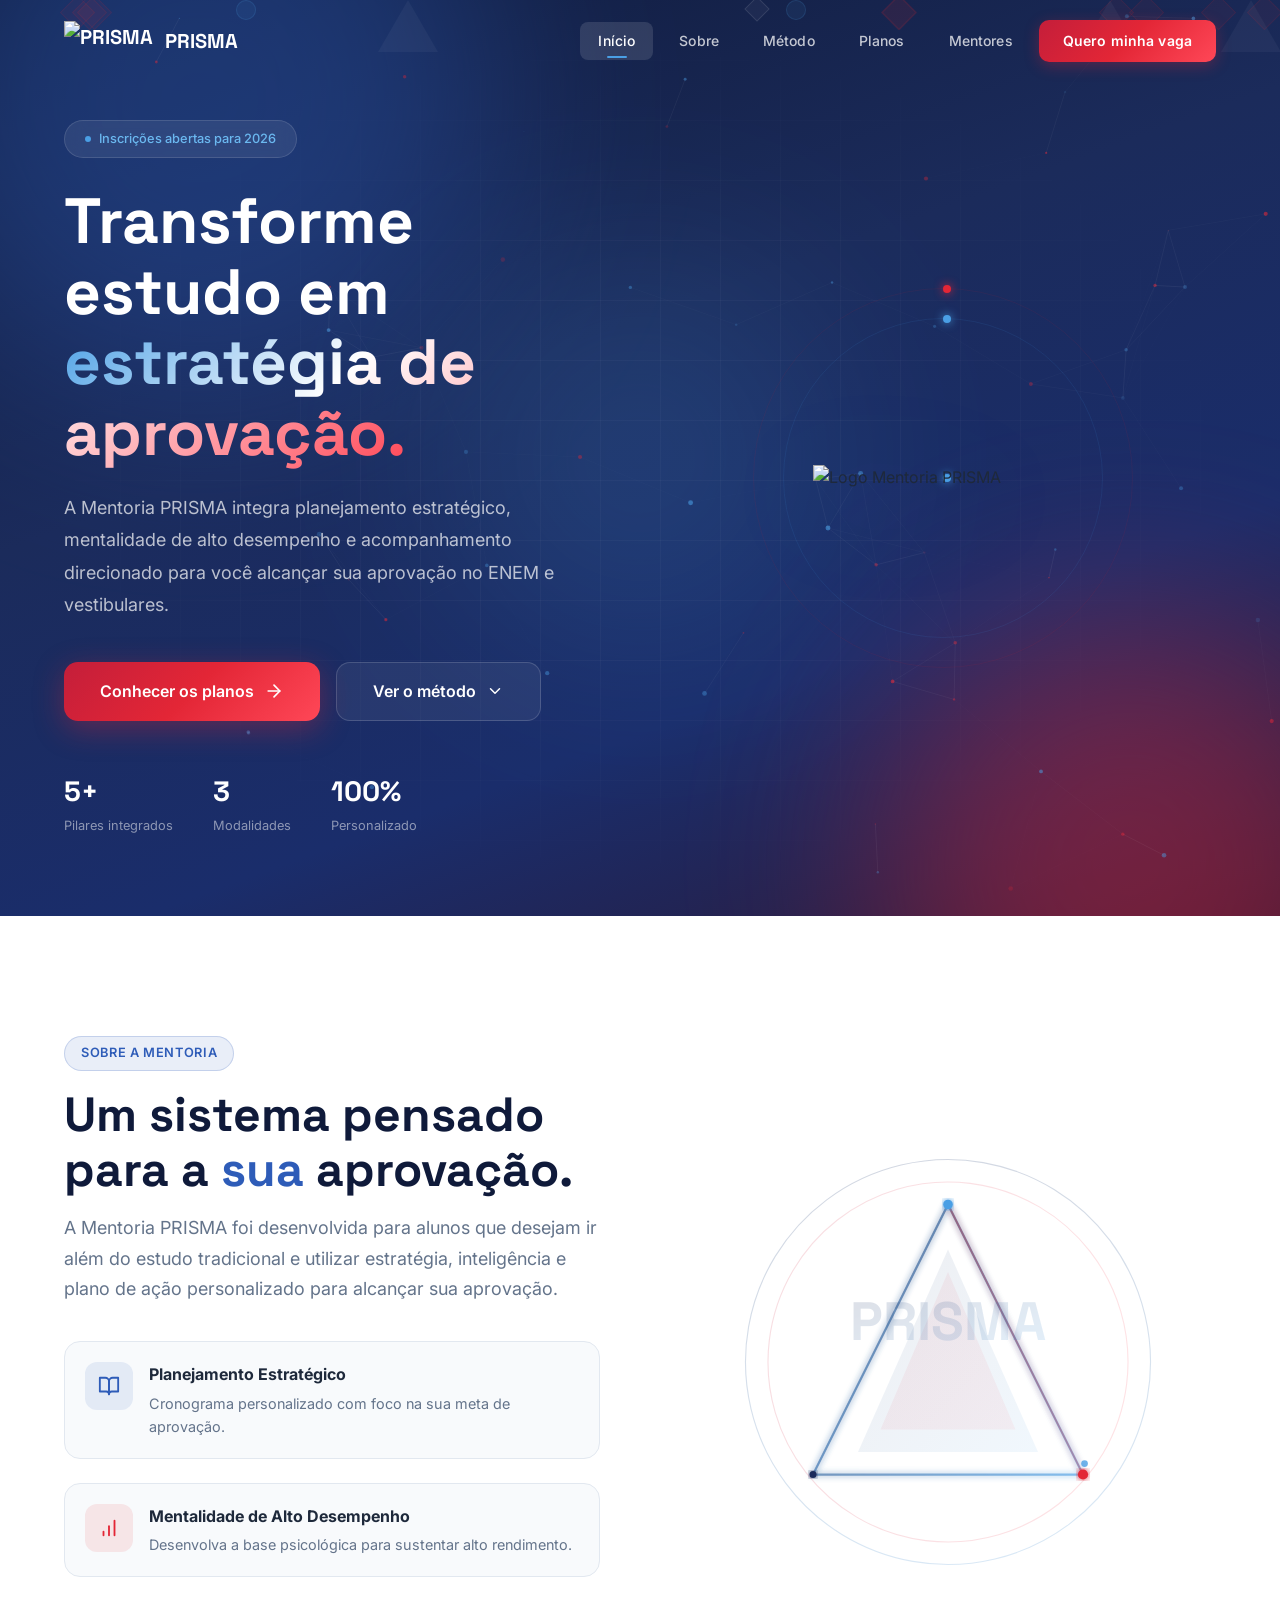
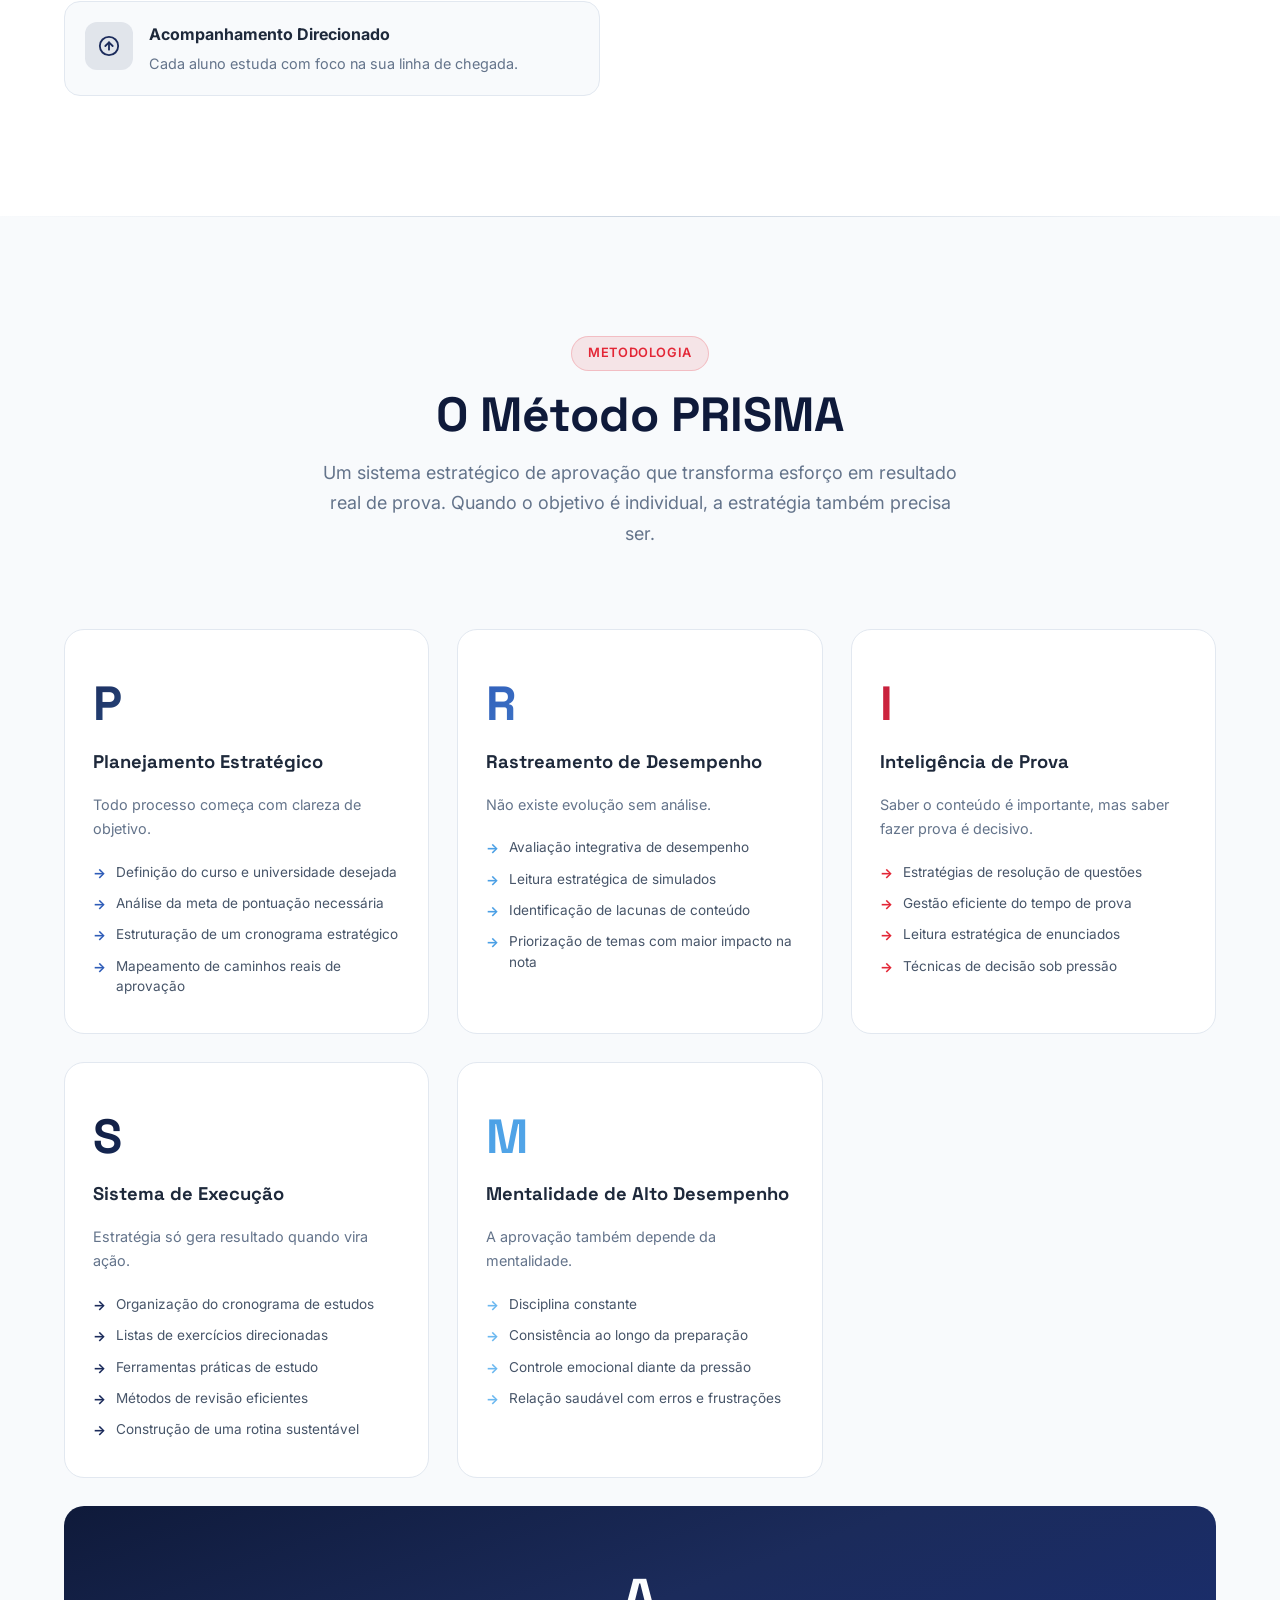
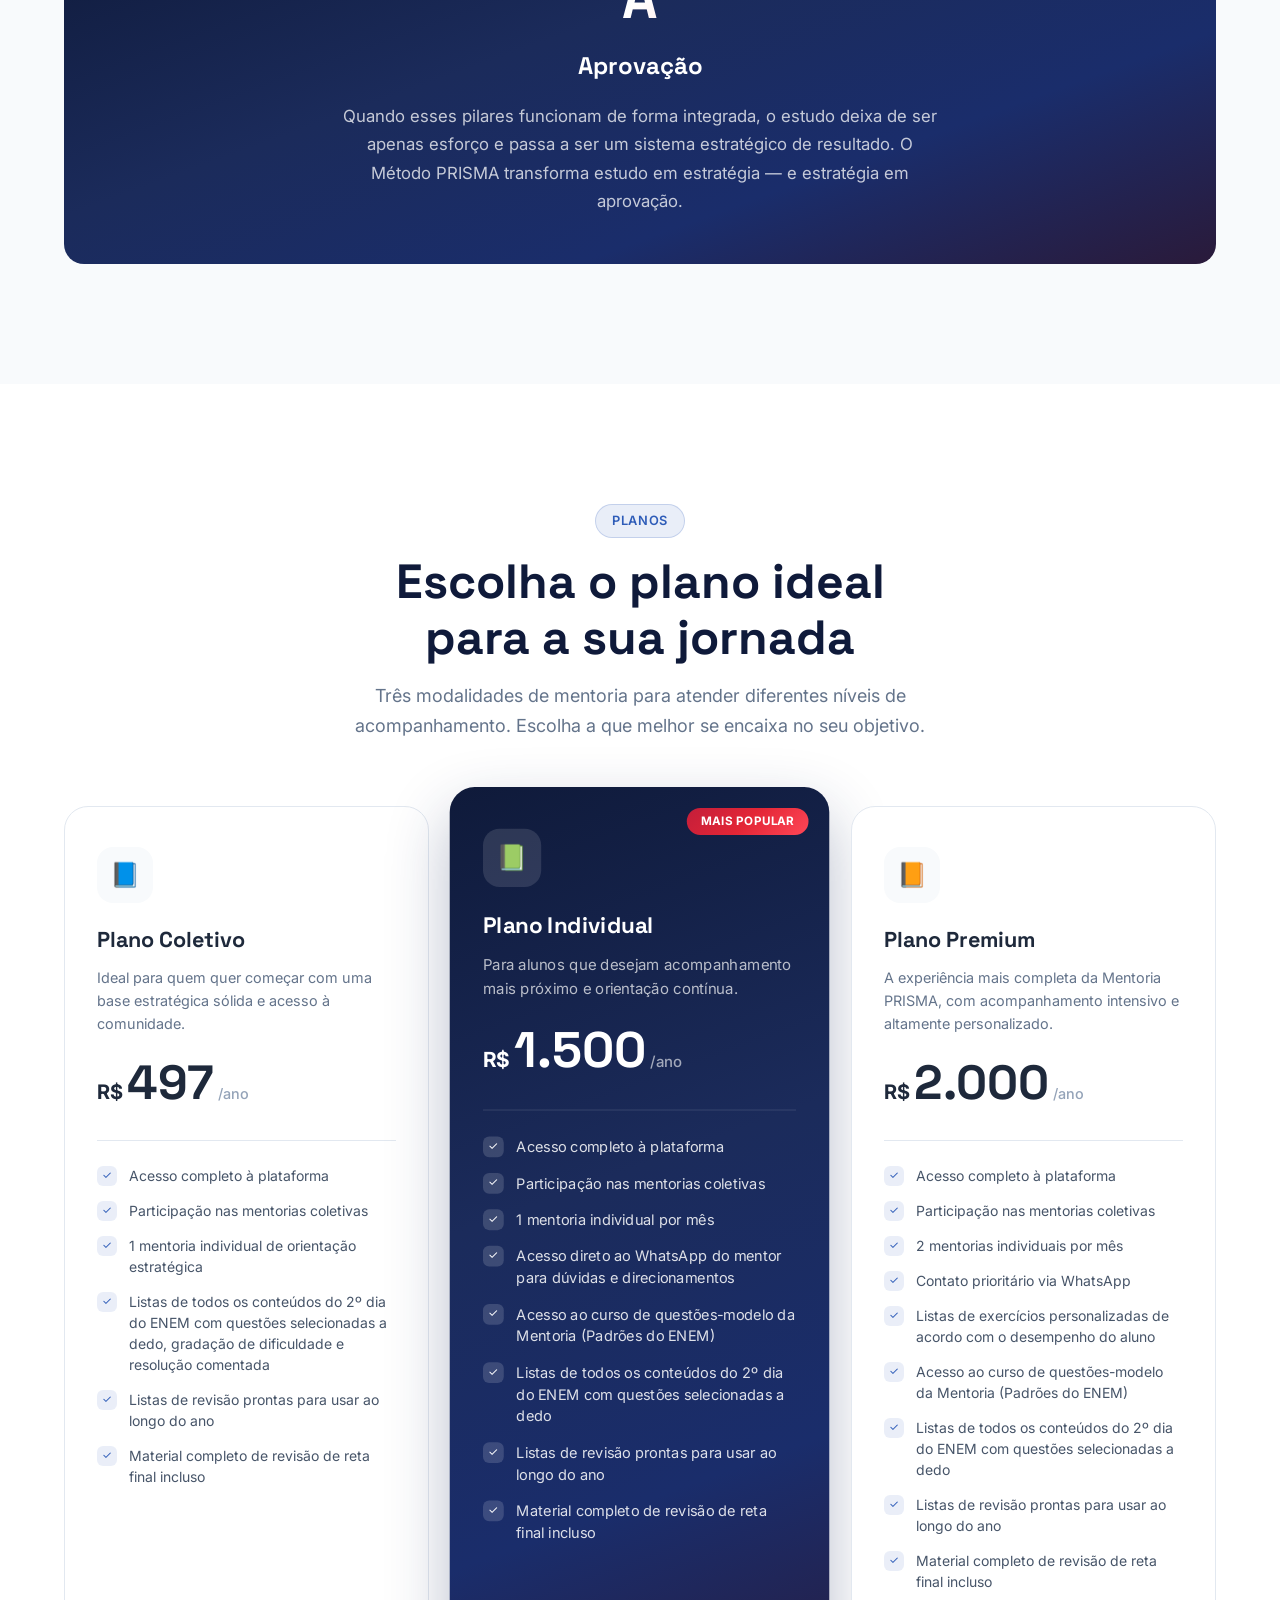
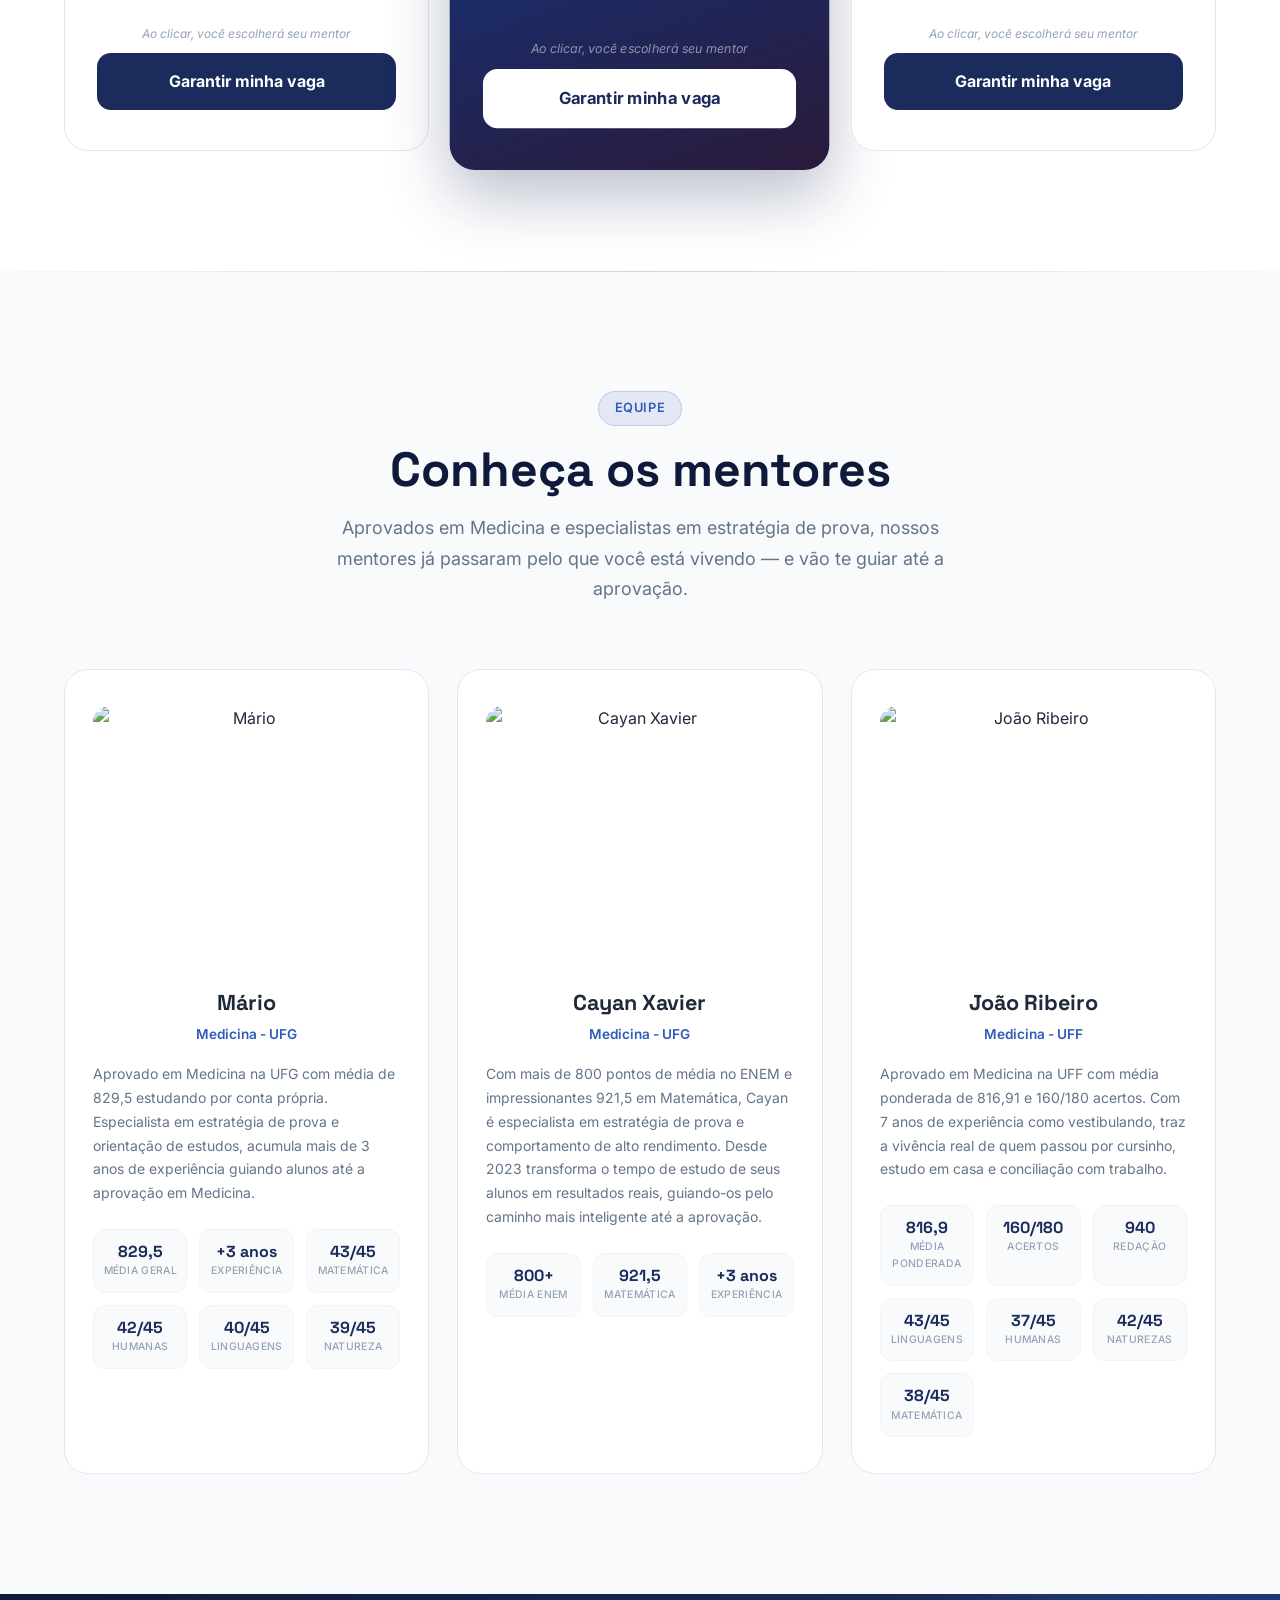
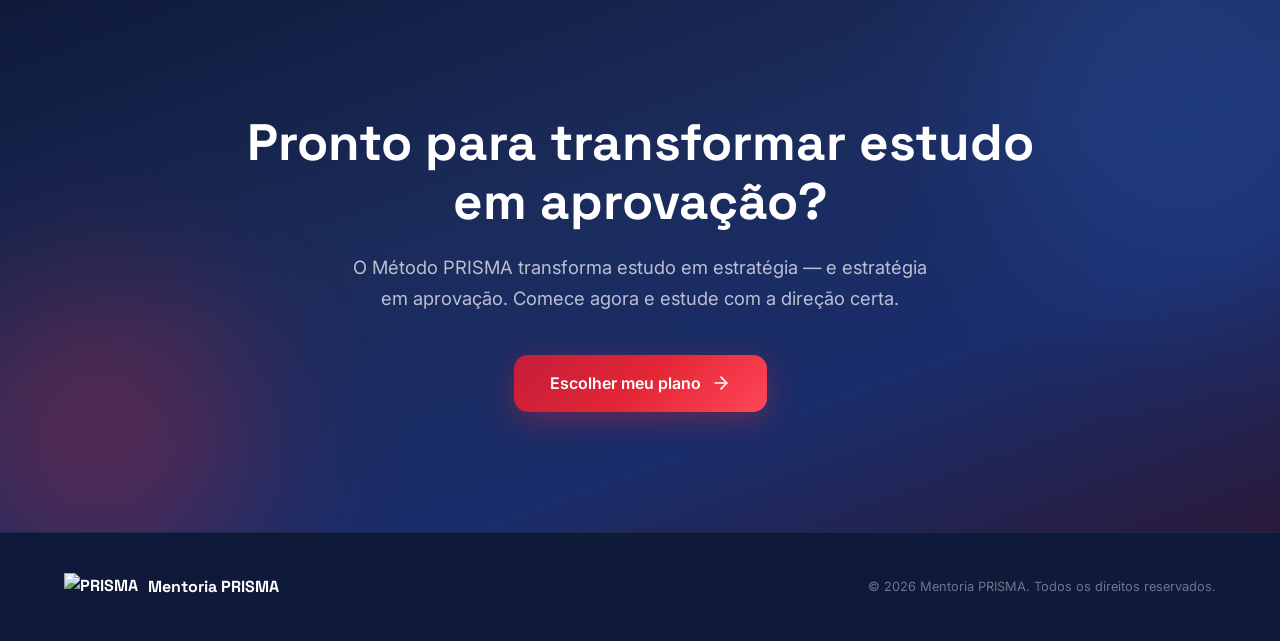
==== commit 83780865: "Fotos circulares nos mentores, fotos no modal, Premium 2 mentorias/mes" ====
--- a/public/index.html
+++ b/public/index.html
@@ -431,7 +431,7 @@
             </li>
             <li>
               <span class="check">✓</span>
-              3 mentorias individuais por mês
+              2 mentorias individuais por mês
             </li>
             <li>
               <span class="check">✓</span>
@@ -482,7 +482,7 @@
         <!-- Mário -->
         <div class="mentor-card">
           <div class="mentor-photo">
-            <img src="https://i.ibb.co/d4WCgFDY/LEO1349.jpg" alt="Mário">
+            <img src="https://i.ibb.co/qMwgk0XC/foto-m-rio-rosto-meio-m-dico.jpg" alt="Mário">
           </div>
           <div class="mentor-info">
             <h3 class="mentor-name">Mário</h3>
@@ -522,7 +522,7 @@
         <!-- Cayan -->
         <div class="mentor-card">
           <div class="mentor-photo">
-            <div class="mentor-avatar-placeholder">C</div>
+            <img src="https://i.ibb.co/KjZNG6Sz/foto-cayan-rosto.jpg" alt="Cayan Xavier">
           </div>
           <div class="mentor-info">
             <h3 class="mentor-name">Cayan Xavier</h3>
@@ -550,7 +550,7 @@
         <!-- João Ribeiro -->
         <div class="mentor-card">
           <div class="mentor-photo">
-            <img src="https://i.ibb.co/Q7MLmRcQ/IMG-20260307-WA0093.jpg" alt="João Ribeiro">
+            <img src="https://i.ibb.co/Vc9SkQ1M/FOTO-JO-O-ROSTO.jpg" alt="João Ribeiro">
           </div>
           <div class="mentor-info">
             <h3 class="mentor-name">João Ribeiro</h3>
@@ -608,7 +608,7 @@
       </div>
       <div class="modal-mentors">
         <a href="#" class="modal-mentor-btn" data-mentor="mario">
-          <span class="modal-mentor-initial">M</span>
+          <img class="modal-mentor-avatar" src="https://i.ibb.co/qMwgk0XC/foto-m-rio-rosto-meio-m-dico.jpg" alt="Mário">
           <div class="modal-mentor-info">
             <strong>Mário</strong>
             <span>Medicina UFG · Média 829,5</span>
@@ -616,7 +616,7 @@
           <svg width="20" height="20" viewBox="0 0 24 24" fill="none" stroke="currentColor" stroke-width="2" stroke-linecap="round" stroke-linejoin="round"><path d="M5 12h14"/><path d="m12 5 7 7-7 7"/></svg>
         </a>
         <a href="#" class="modal-mentor-btn" data-mentor="cayan">
-          <span class="modal-mentor-initial">C</span>
+          <img class="modal-mentor-avatar" src="https://i.ibb.co/KjZNG6Sz/foto-cayan-rosto.jpg" alt="Cayan Xavier">
           <div class="modal-mentor-info">
             <strong>Cayan Xavier</strong>
             <span>Medicina UFG · 921,5 em Matemática</span>
@@ -624,7 +624,7 @@
           <svg width="20" height="20" viewBox="0 0 24 24" fill="none" stroke="currentColor" stroke-width="2" stroke-linecap="round" stroke-linejoin="round"><path d="M5 12h14"/><path d="m12 5 7 7-7 7"/></svg>
         </a>
         <a href="#" class="modal-mentor-btn" data-mentor="joao">
-          <span class="modal-mentor-initial">J</span>
+          <img class="modal-mentor-avatar" src="https://i.ibb.co/Vc9SkQ1M/FOTO-JO-O-ROSTO.jpg" alt="João Ribeiro">
           <div class="modal-mentor-info">
             <strong>João Ribeiro</strong>
             <span>Medicina UFF · Redação 940</span>
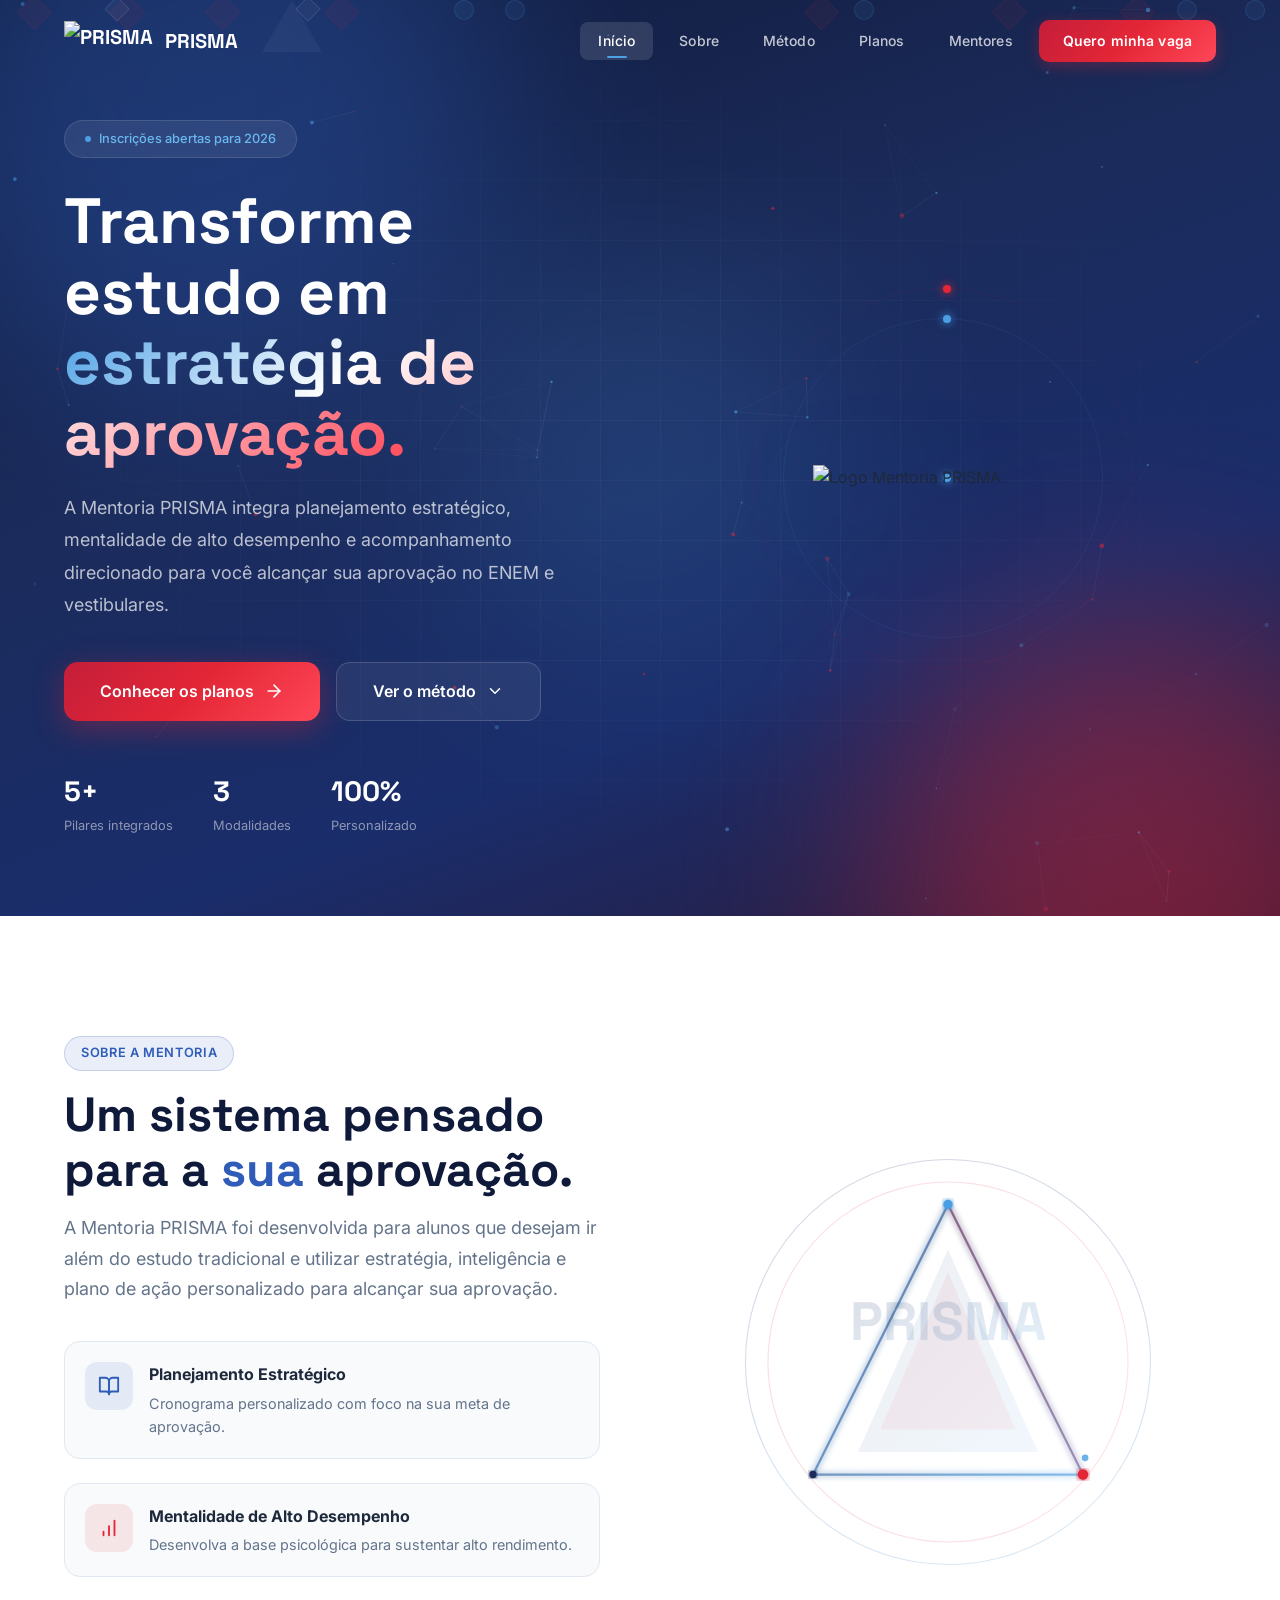
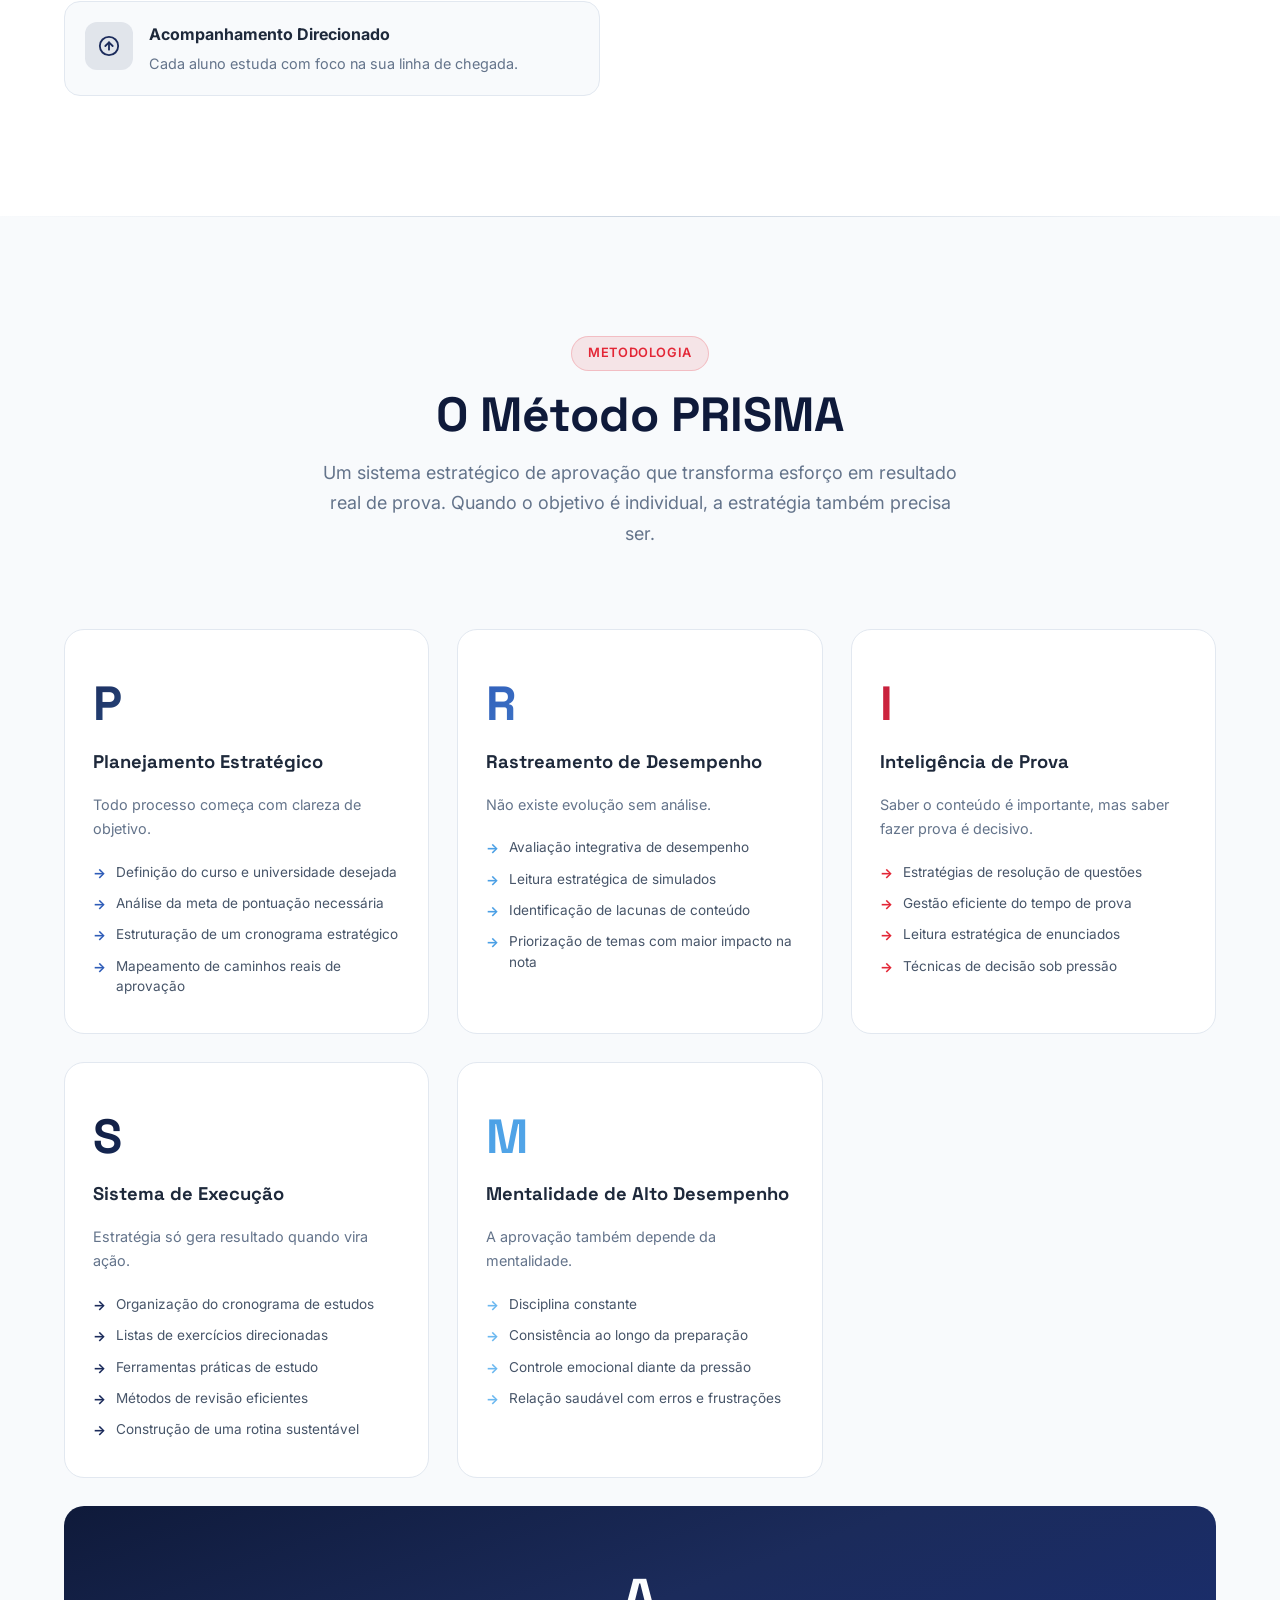
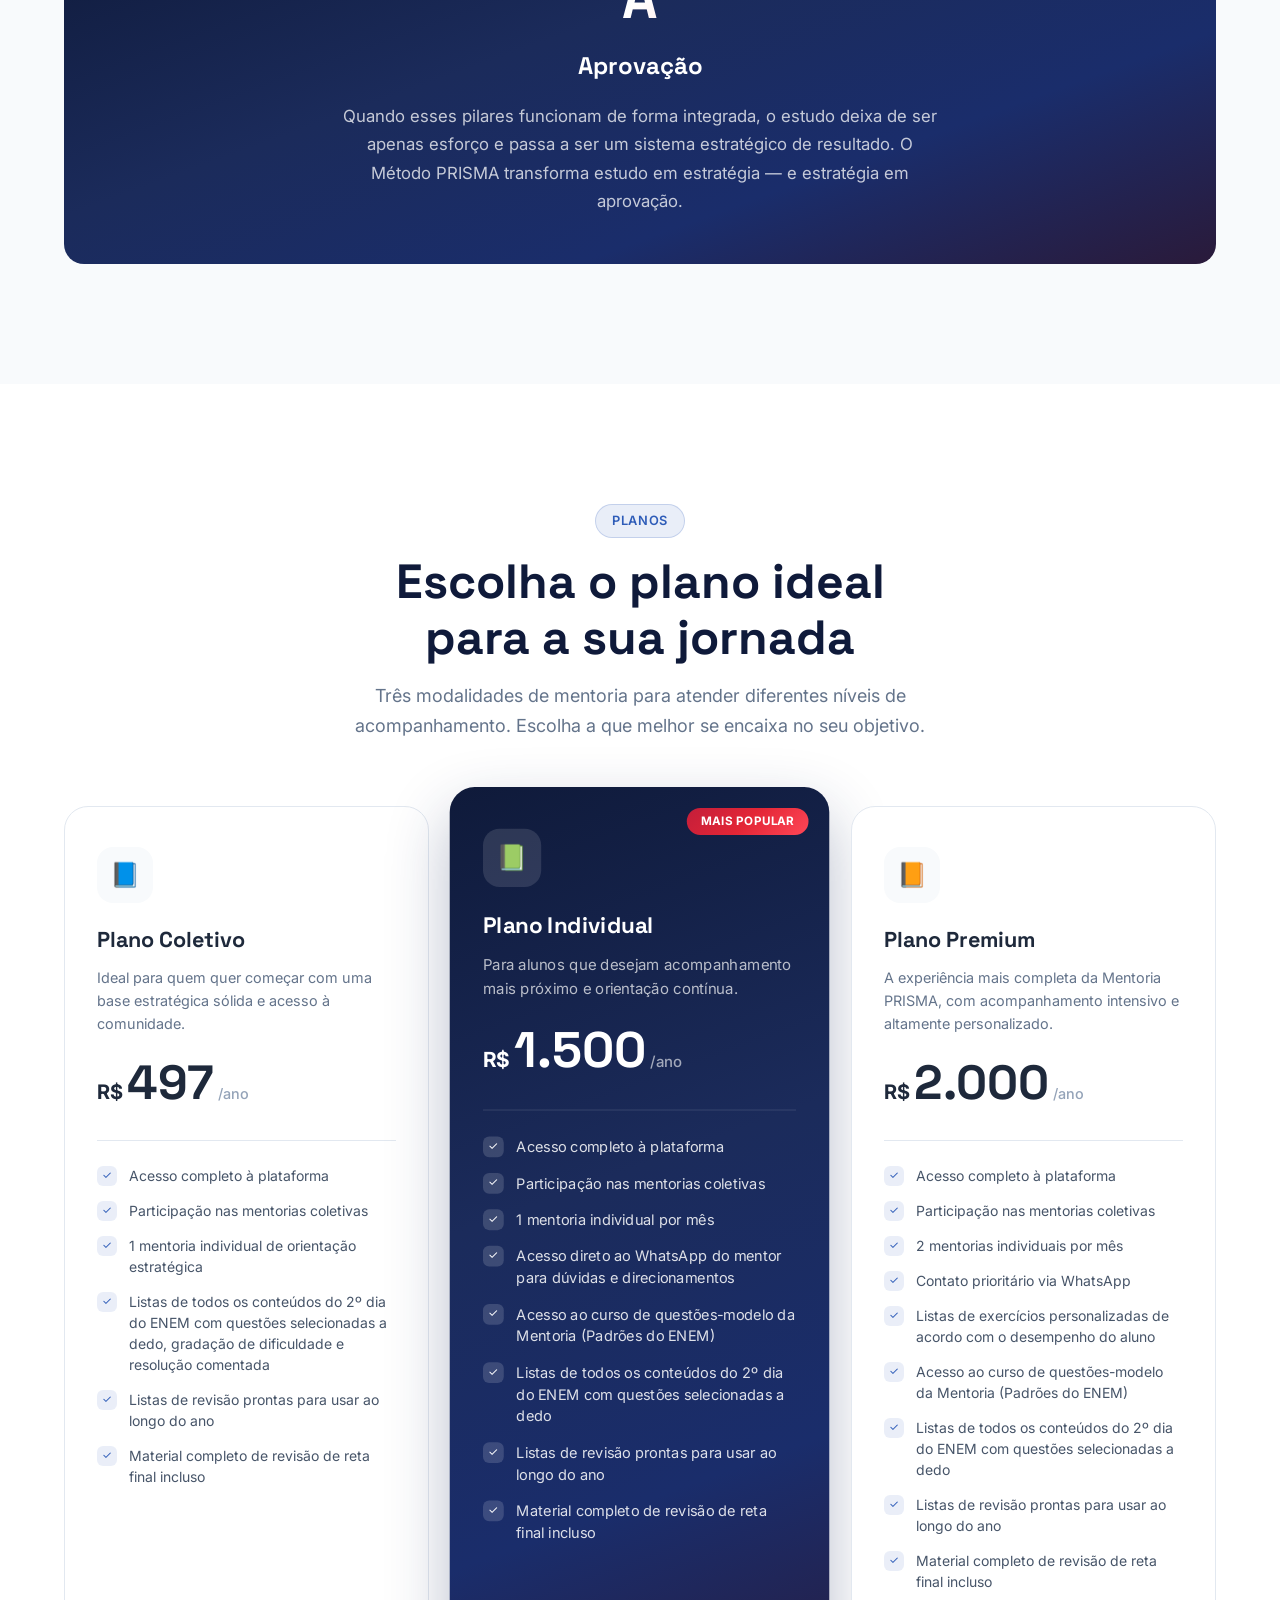
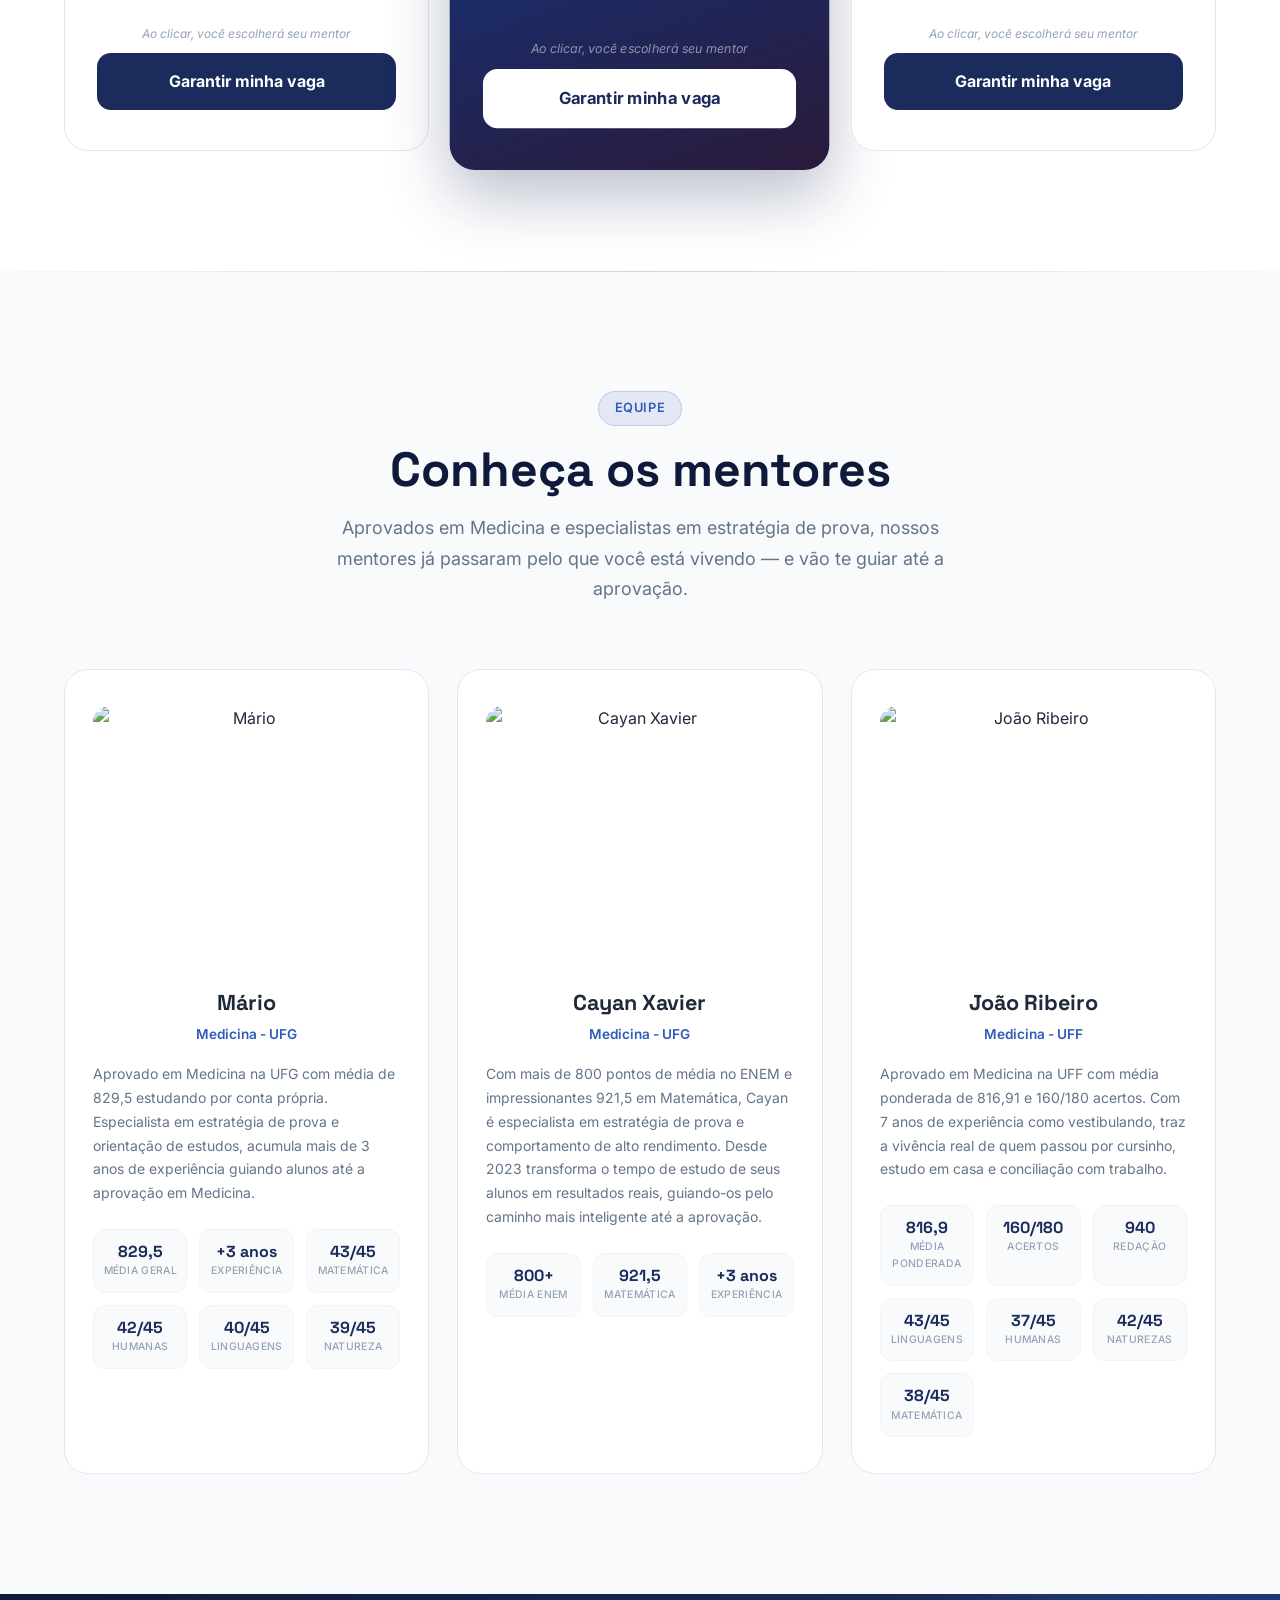
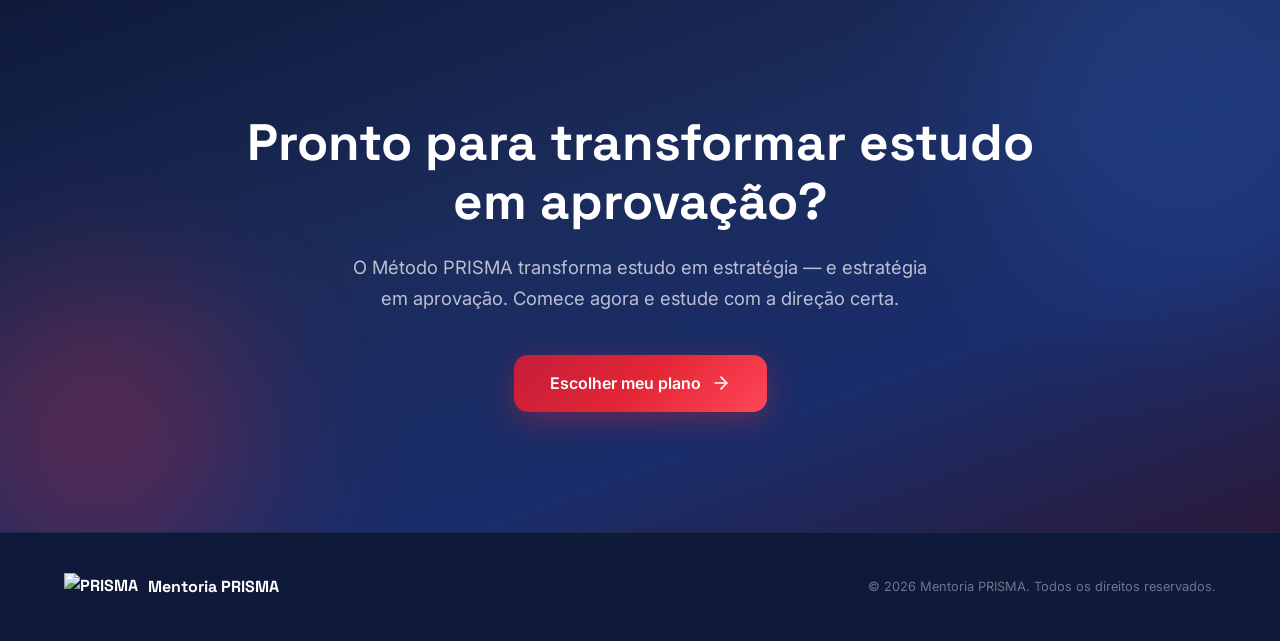
==== commit 241dfc28: "Atualiza foto do mentor Mario" ====
--- a/public/index.html
+++ b/public/index.html
@@ -482,7 +482,7 @@
         <!-- Mário -->
         <div class="mentor-card">
           <div class="mentor-photo">
-            <img src="https://i.ibb.co/qMwgk0XC/foto-m-rio-rosto-meio-m-dico.jpg" alt="Mário">
+            <img src="https://i.ibb.co/LD8p7QdQ/foto-rosto-m-rio-meio-medico-site.jpg" alt="Mário">
           </div>
           <div class="mentor-info">
             <h3 class="mentor-name">Mário</h3>
@@ -608,7 +608,7 @@
       </div>
       <div class="modal-mentors">
         <a href="#" class="modal-mentor-btn" data-mentor="mario">
-          <img class="modal-mentor-avatar" src="https://i.ibb.co/qMwgk0XC/foto-m-rio-rosto-meio-m-dico.jpg" alt="Mário">
+          <img class="modal-mentor-avatar" src="https://i.ibb.co/LD8p7QdQ/foto-rosto-m-rio-meio-medico-site.jpg" alt="Mário">
           <div class="modal-mentor-info">
             <strong>Mário</strong>
             <span>Medicina UFG · Média 829,5</span>
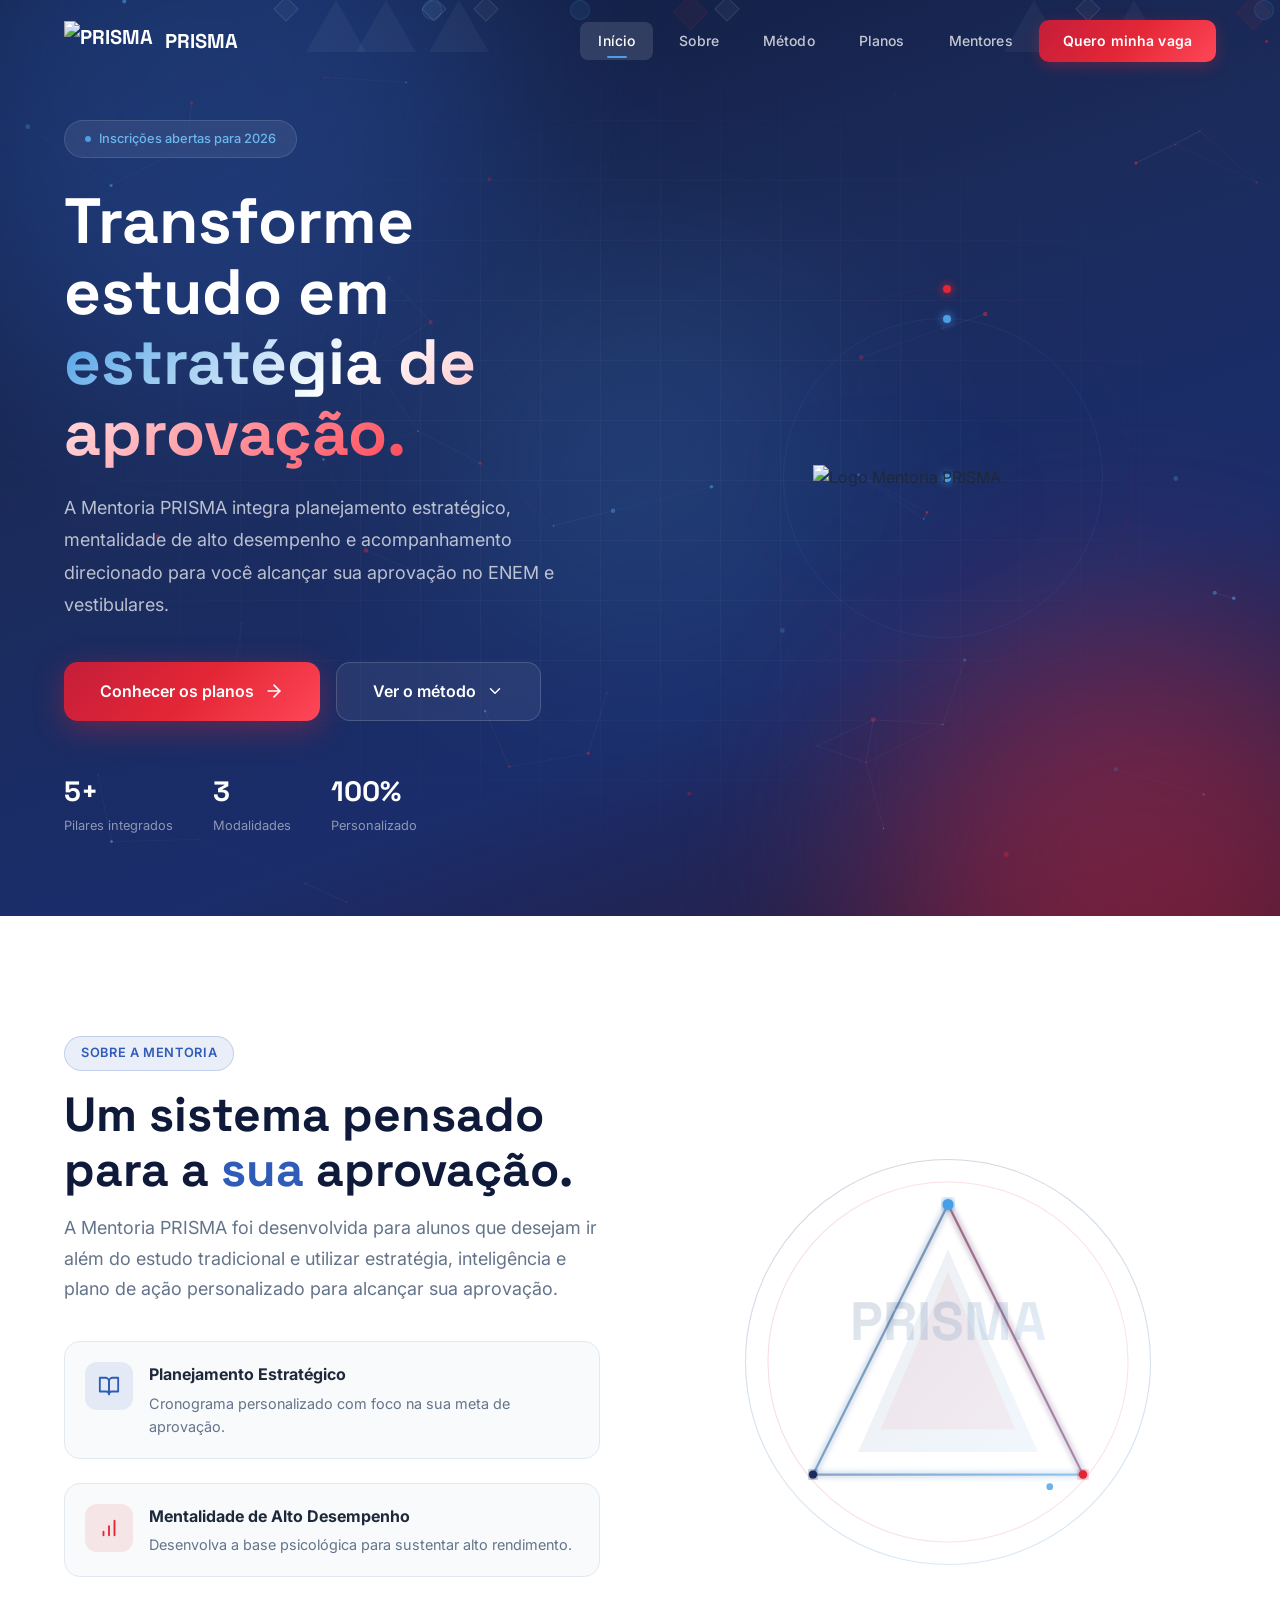
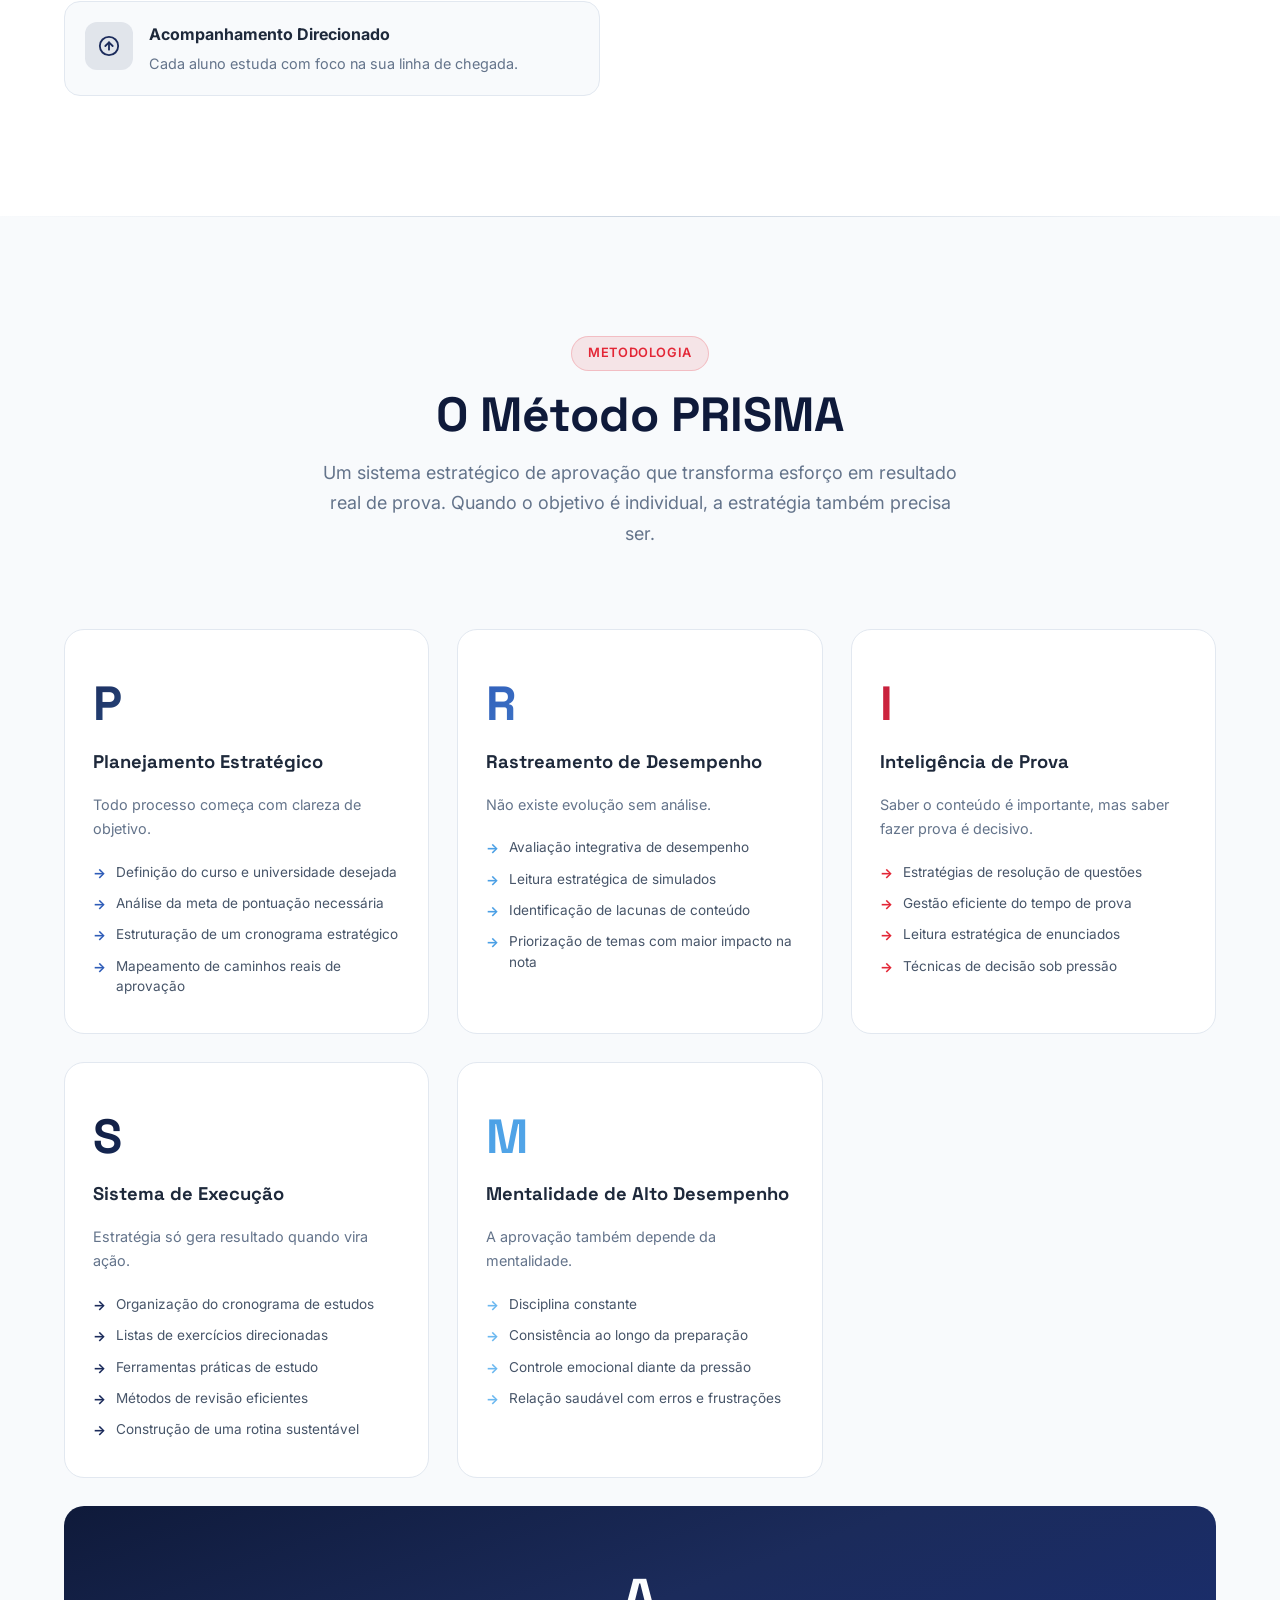
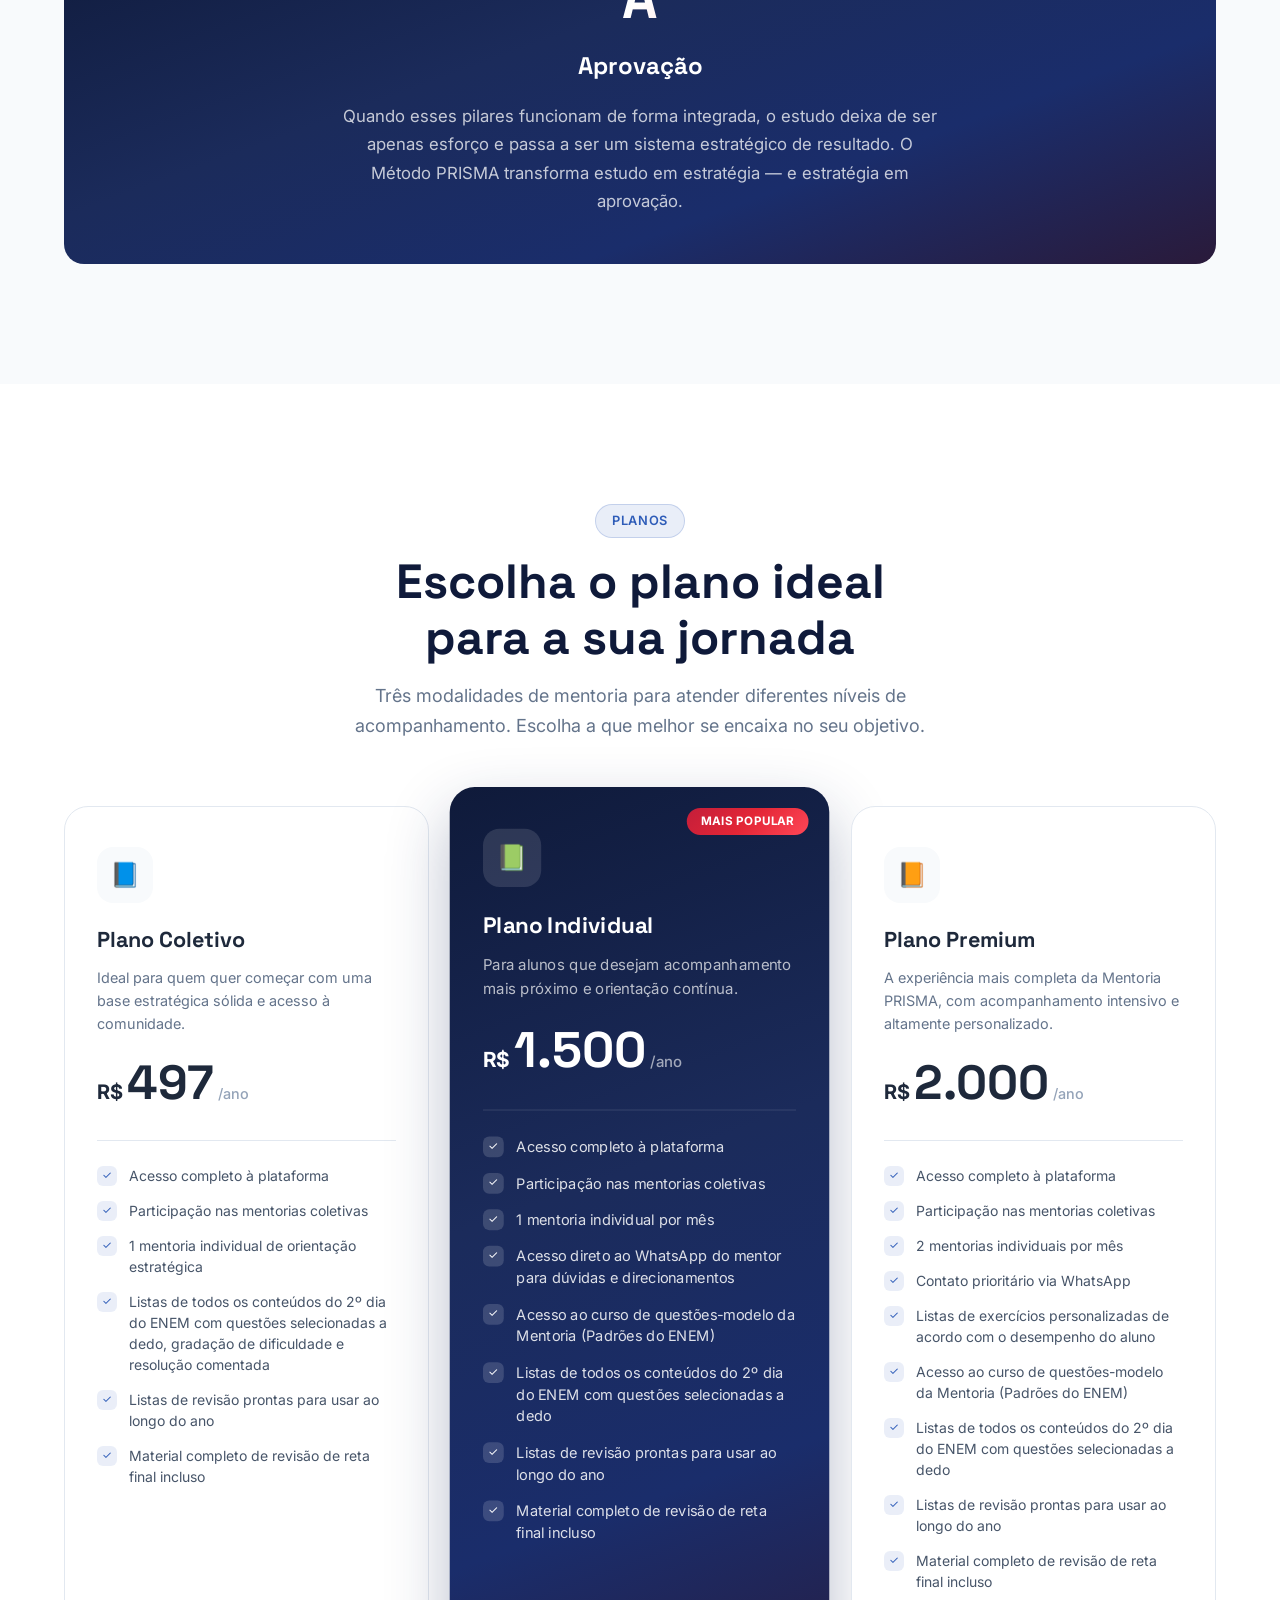
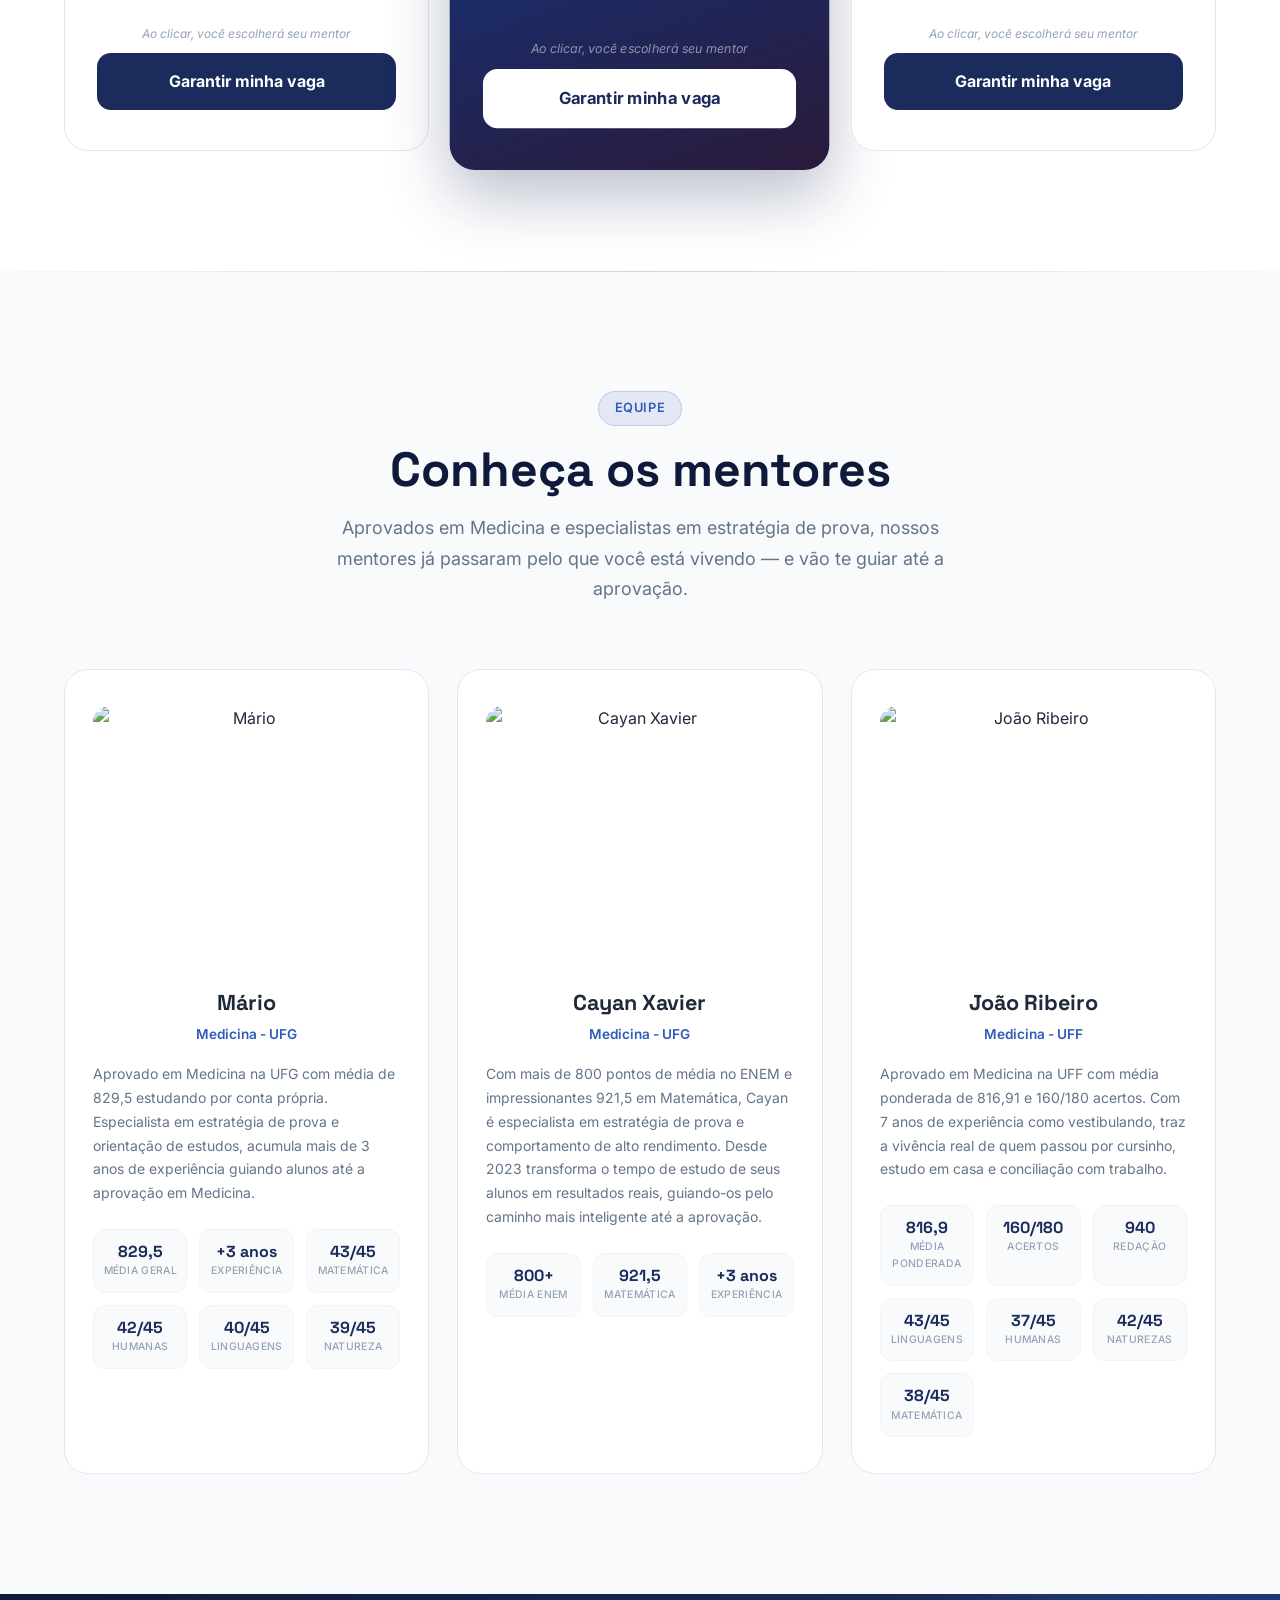
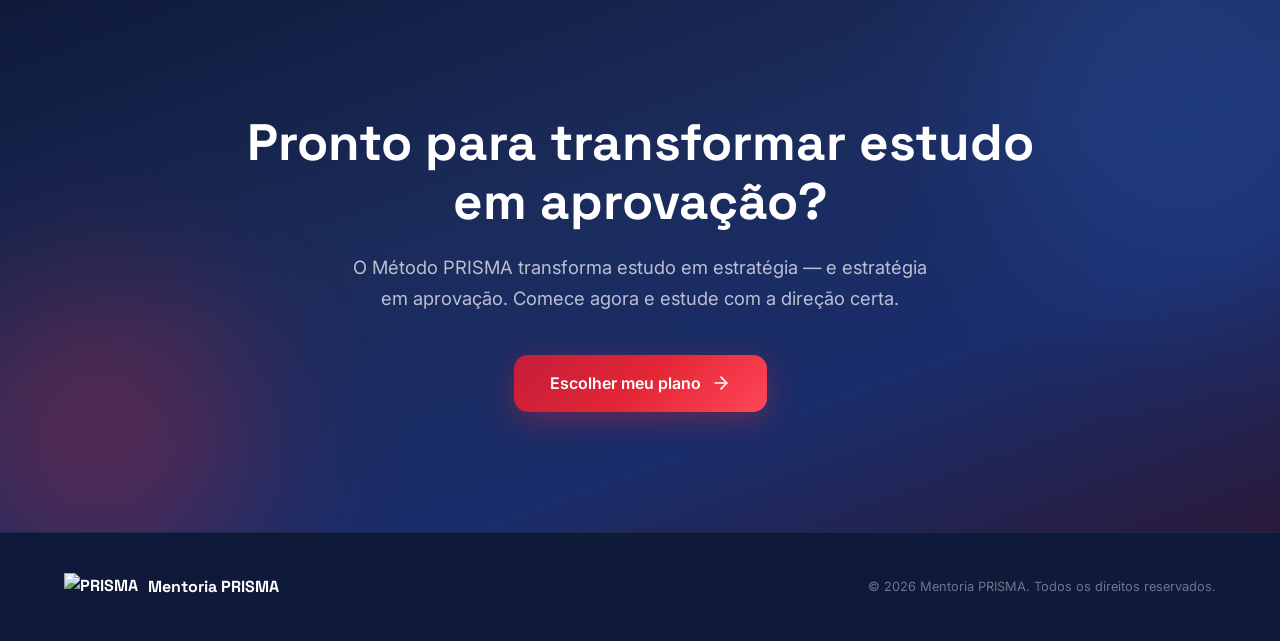
==== commit a040ed4c: "Atualiza foto do mentor Joao Ribeiro" ====
--- a/public/index.html
+++ b/public/index.html
@@ -550,7 +550,7 @@
         <!-- João Ribeiro -->
         <div class="mentor-card">
           <div class="mentor-photo">
-            <img src="https://i.ibb.co/Vc9SkQ1M/FOTO-JO-O-ROSTO.jpg" alt="João Ribeiro">
+            <img src="https://i.ibb.co/pvy8rmD2/FOTO-JO-O-ROSTO.jpg" alt="João Ribeiro">
           </div>
           <div class="mentor-info">
             <h3 class="mentor-name">João Ribeiro</h3>
@@ -624,7 +624,7 @@
           <svg width="20" height="20" viewBox="0 0 24 24" fill="none" stroke="currentColor" stroke-width="2" stroke-linecap="round" stroke-linejoin="round"><path d="M5 12h14"/><path d="m12 5 7 7-7 7"/></svg>
         </a>
         <a href="#" class="modal-mentor-btn" data-mentor="joao">
-          <img class="modal-mentor-avatar" src="https://i.ibb.co/Vc9SkQ1M/FOTO-JO-O-ROSTO.jpg" alt="João Ribeiro">
+          <img class="modal-mentor-avatar" src="https://i.ibb.co/pvy8rmD2/FOTO-JO-O-ROSTO.jpg" alt="João Ribeiro">
           <div class="modal-mentor-info">
             <strong>João Ribeiro</strong>
             <span>Medicina UFF · Redação 940</span>
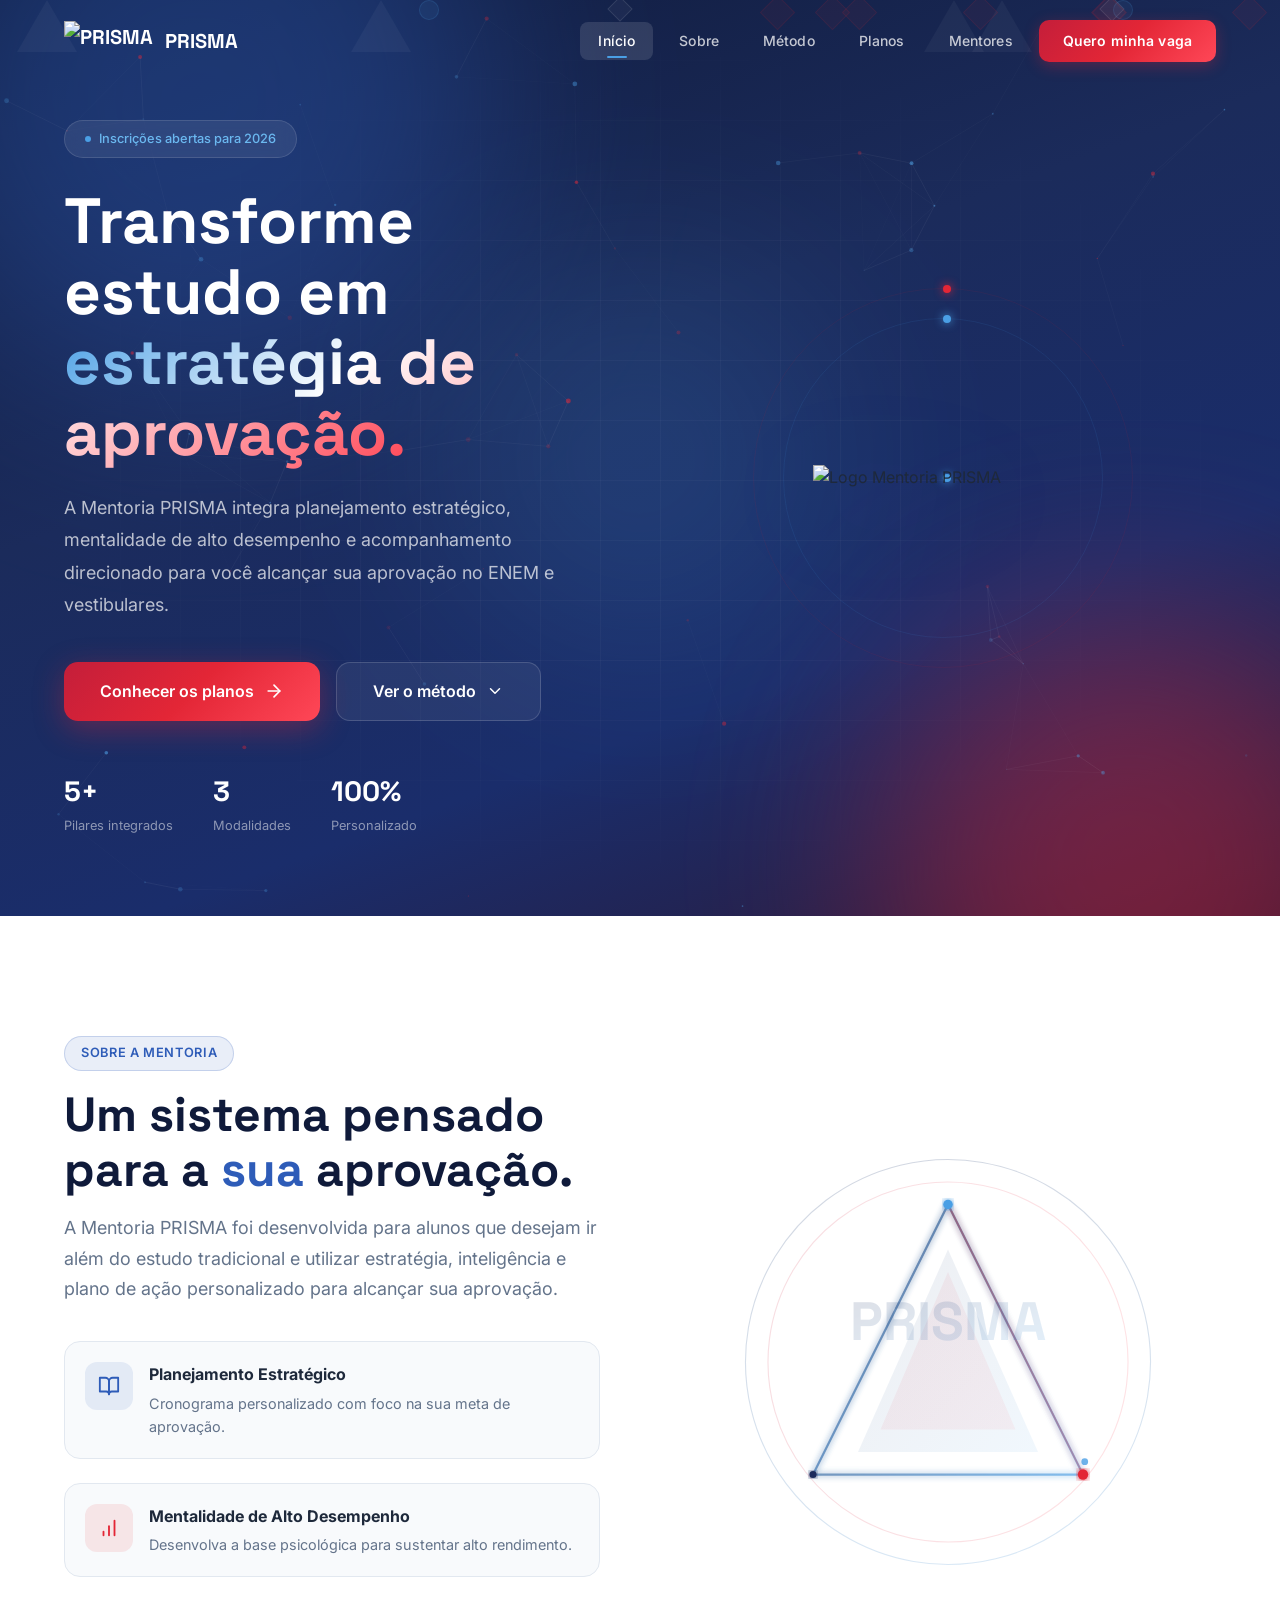
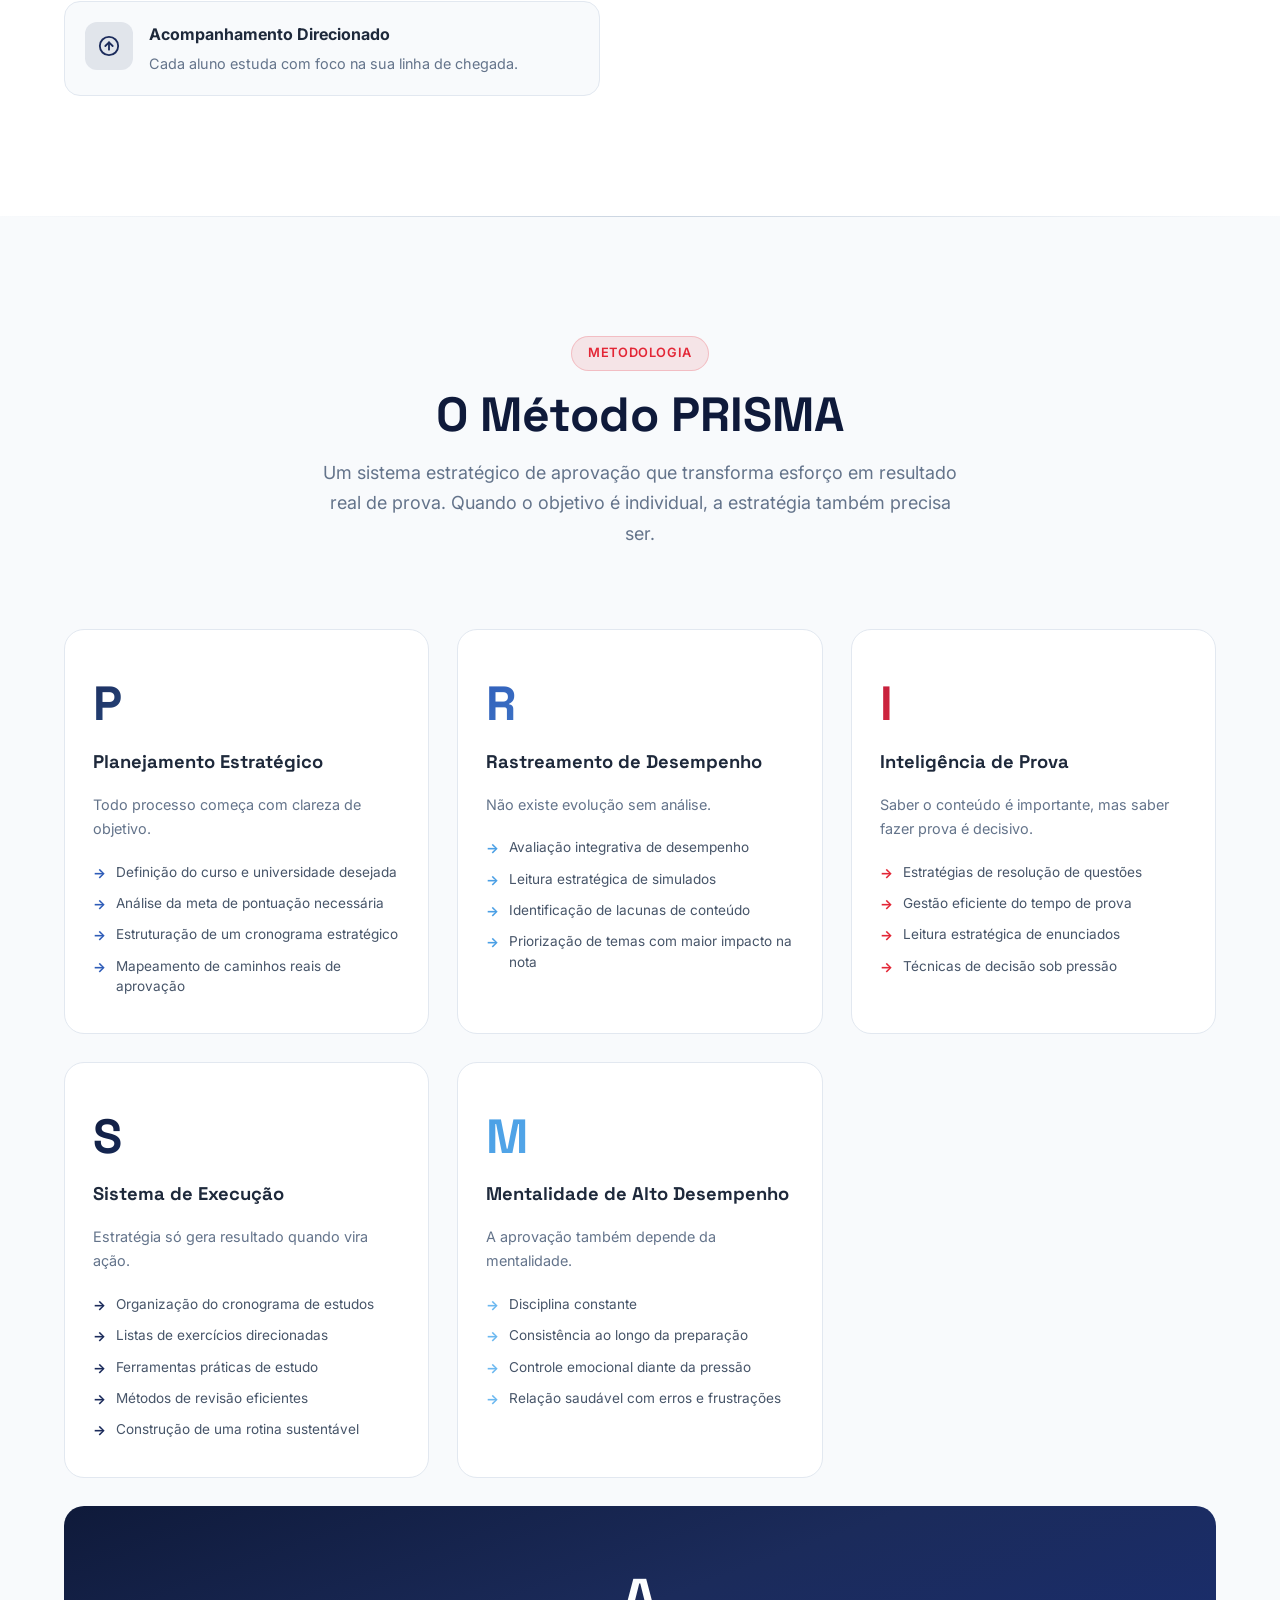
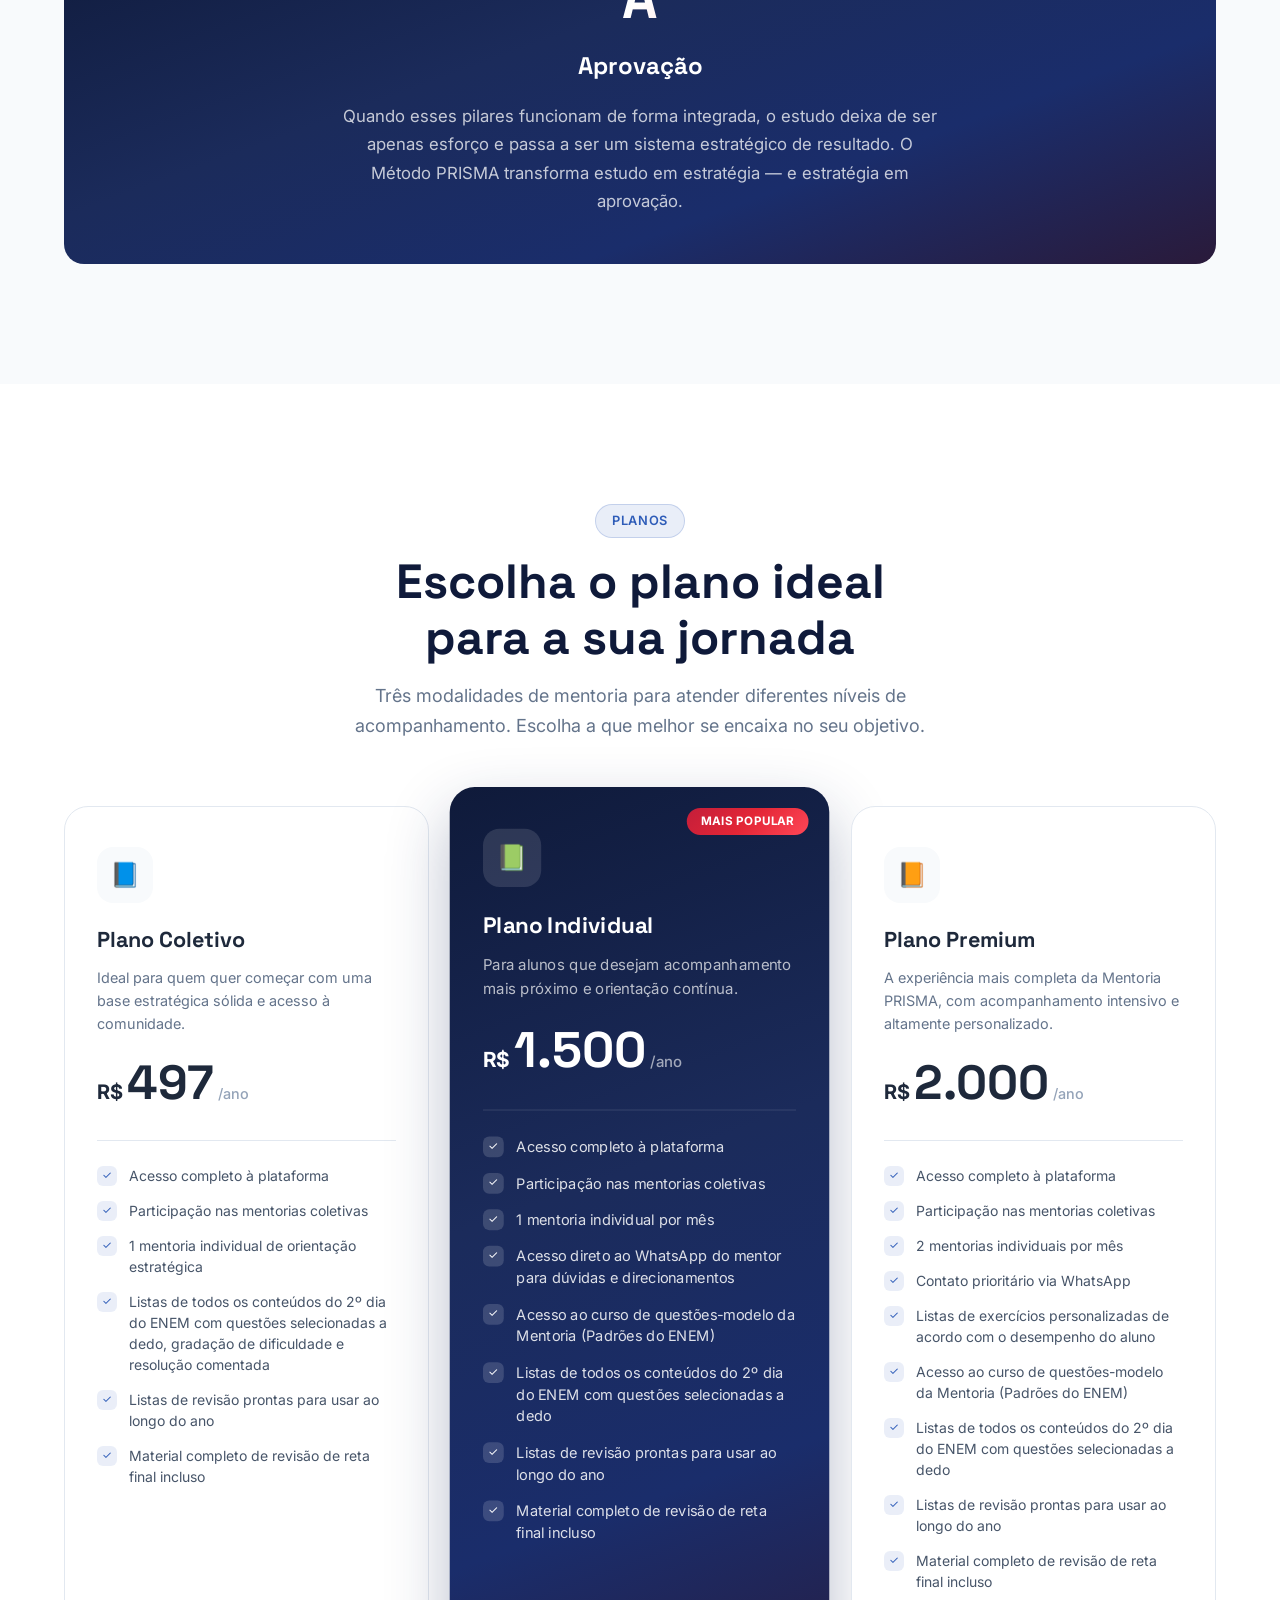
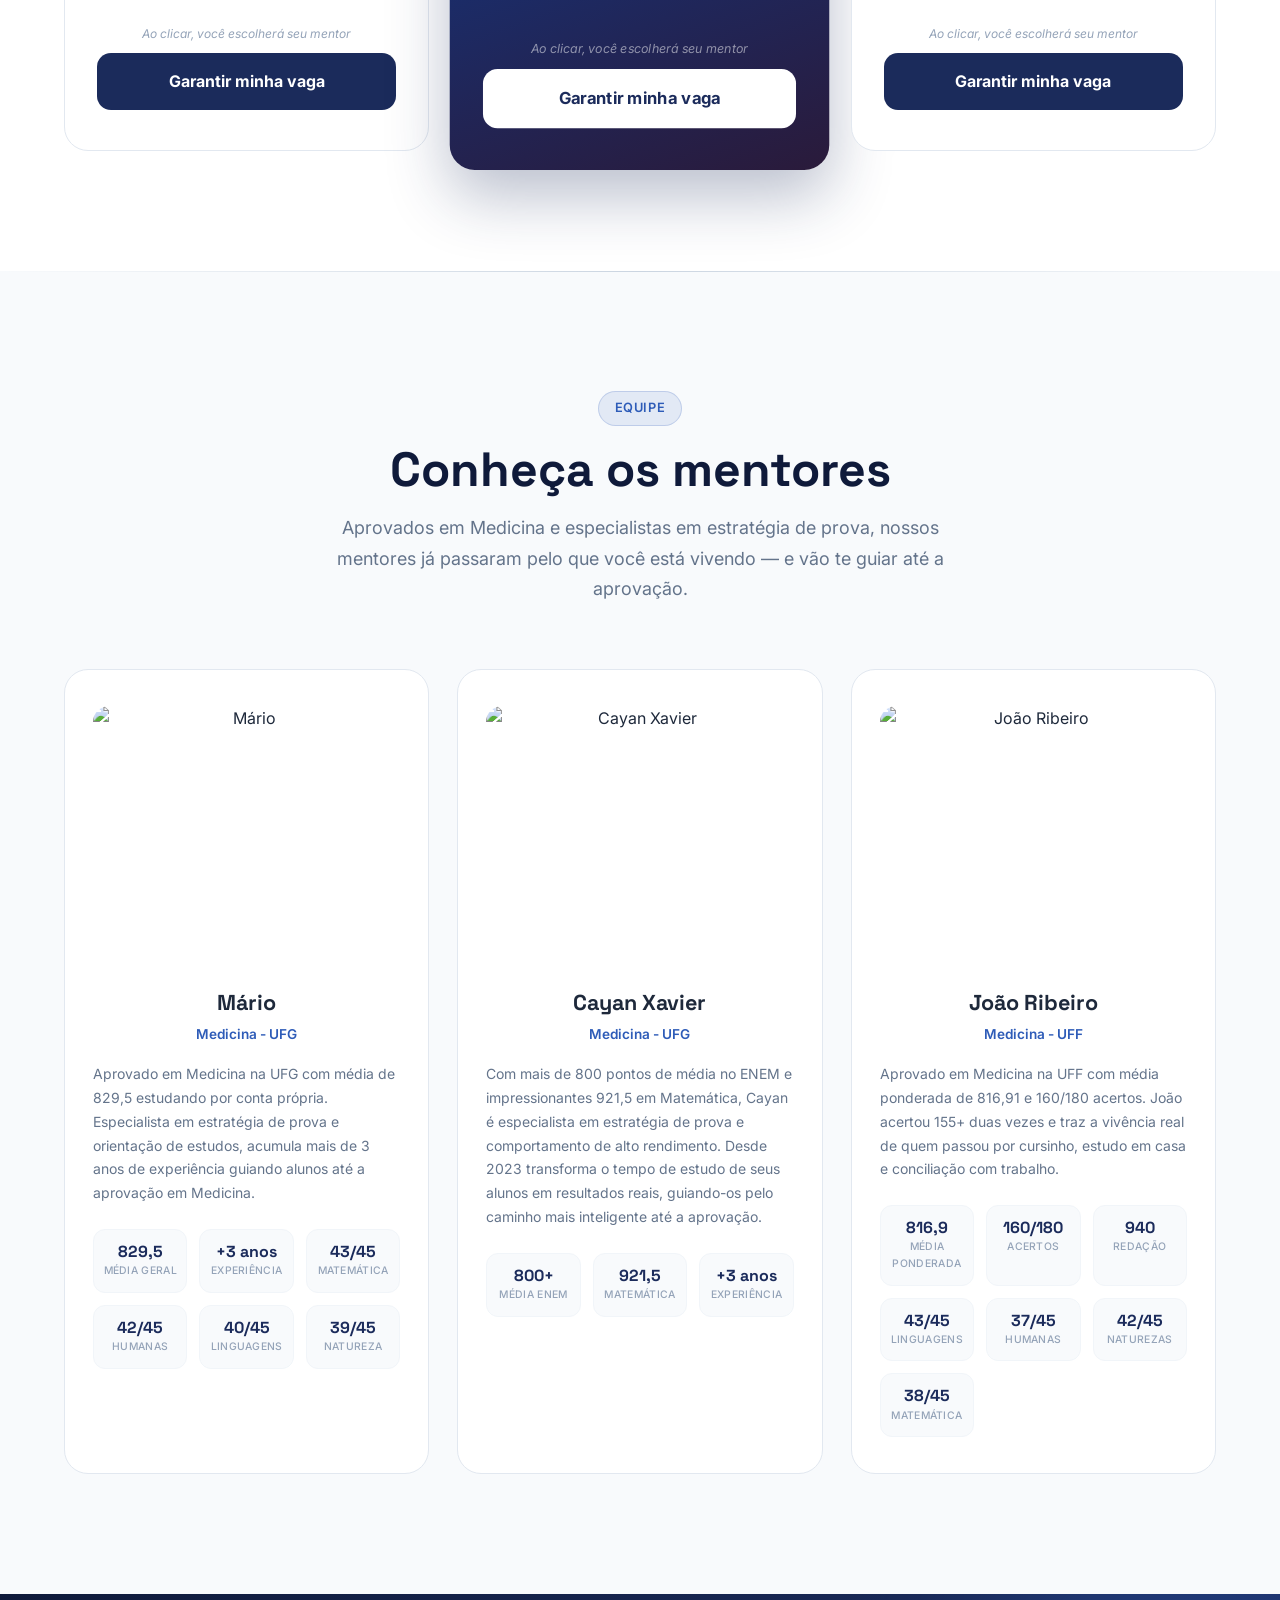
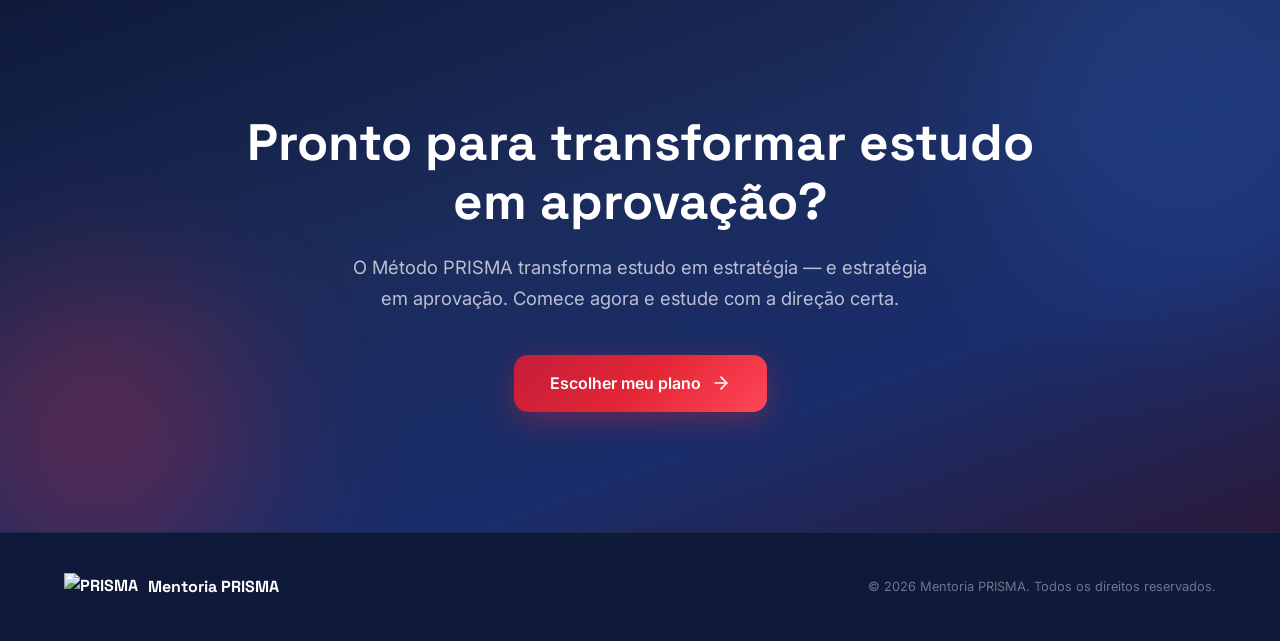
==== commit f8f44b9e: "Atualiza descricao do mentor Joao Ribeiro" ====
--- a/public/index.html
+++ b/public/index.html
@@ -556,7 +556,7 @@
             <h3 class="mentor-name">João Ribeiro</h3>
             <p class="mentor-role">Medicina - UFF</p>
             <p class="mentor-bio">
-              Aprovado em Medicina na UFF com média ponderada de 816,91 e 160/180 acertos. Com 7 anos de experiência como vestibulando, traz a vivência real de quem passou por cursinho, estudo em casa e conciliação com trabalho.
+              Aprovado em Medicina na UFF com média ponderada de 816,91 e 160/180 acertos. João acertou 155+ duas vezes e traz a vivência real de quem passou por cursinho, estudo em casa e conciliação com trabalho.
             </p>
             <div class="mentor-stats-grid">
               <div class="mentor-stat-item">
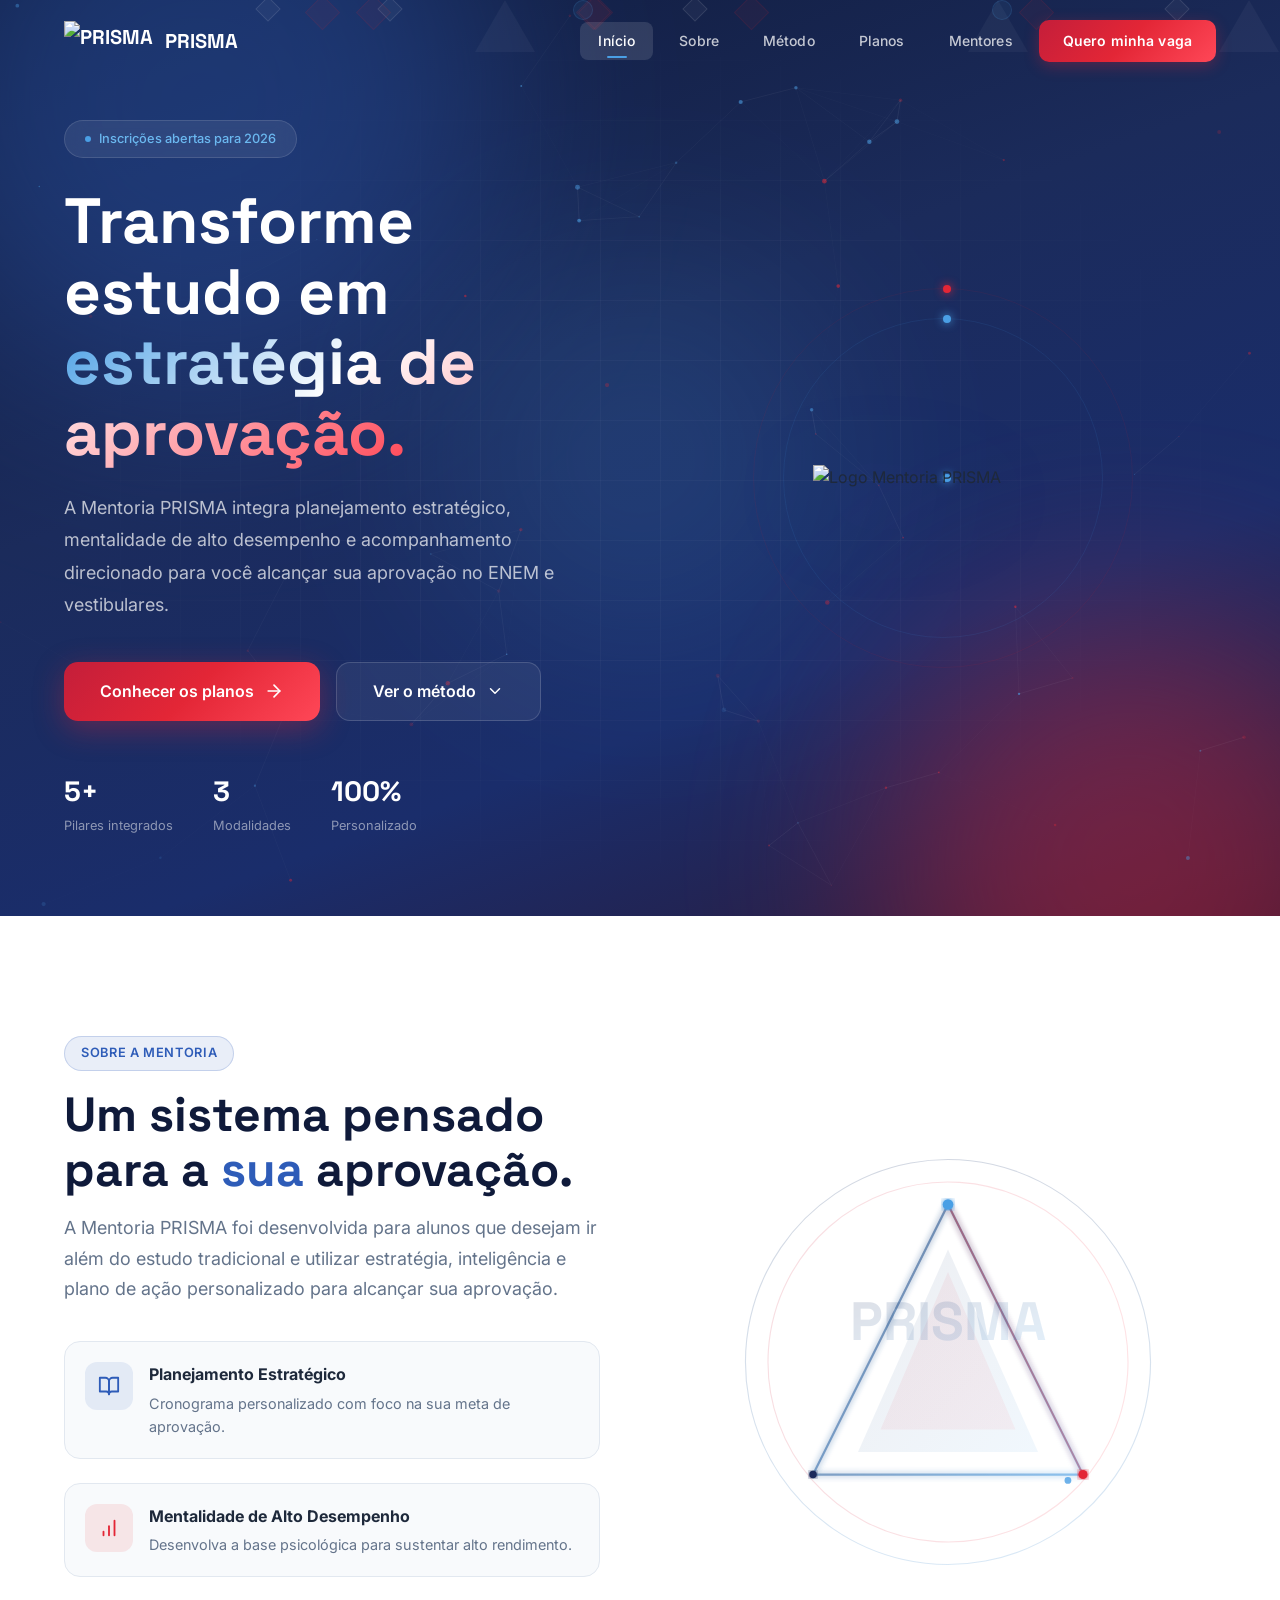
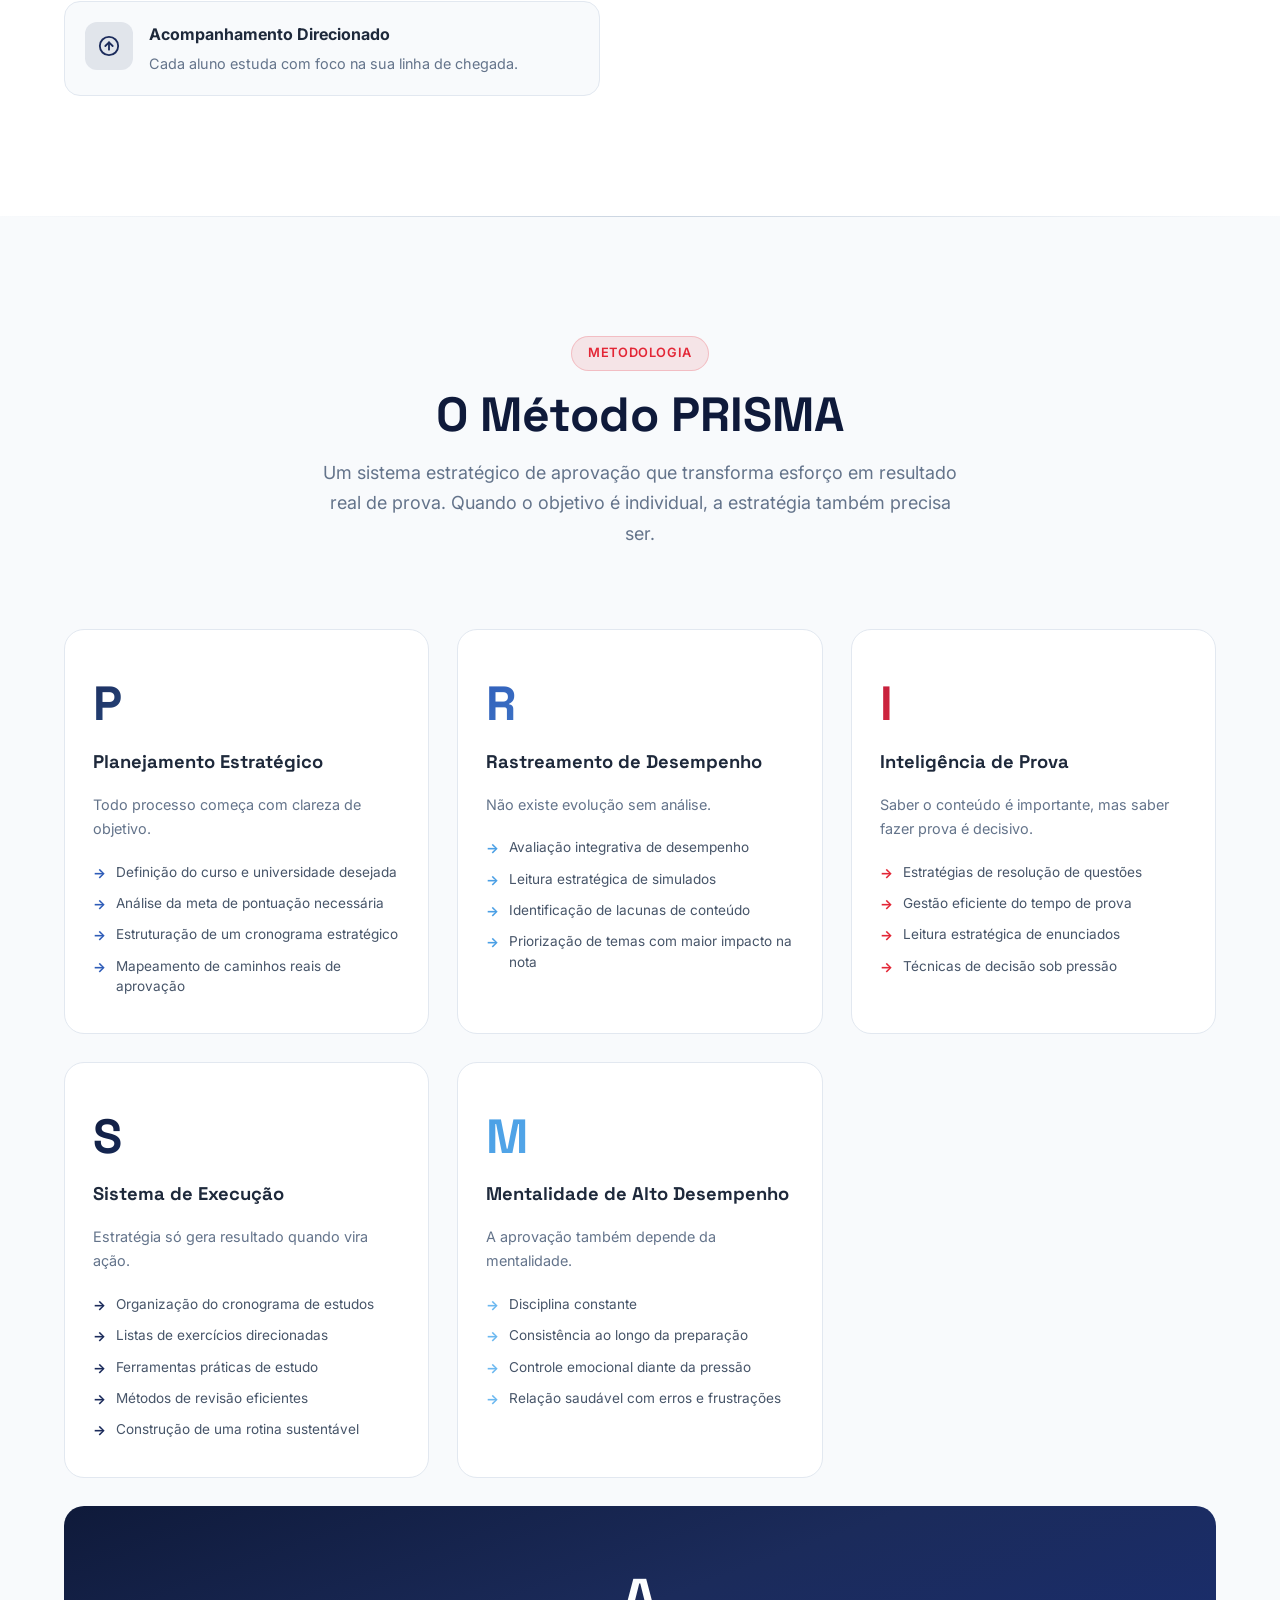
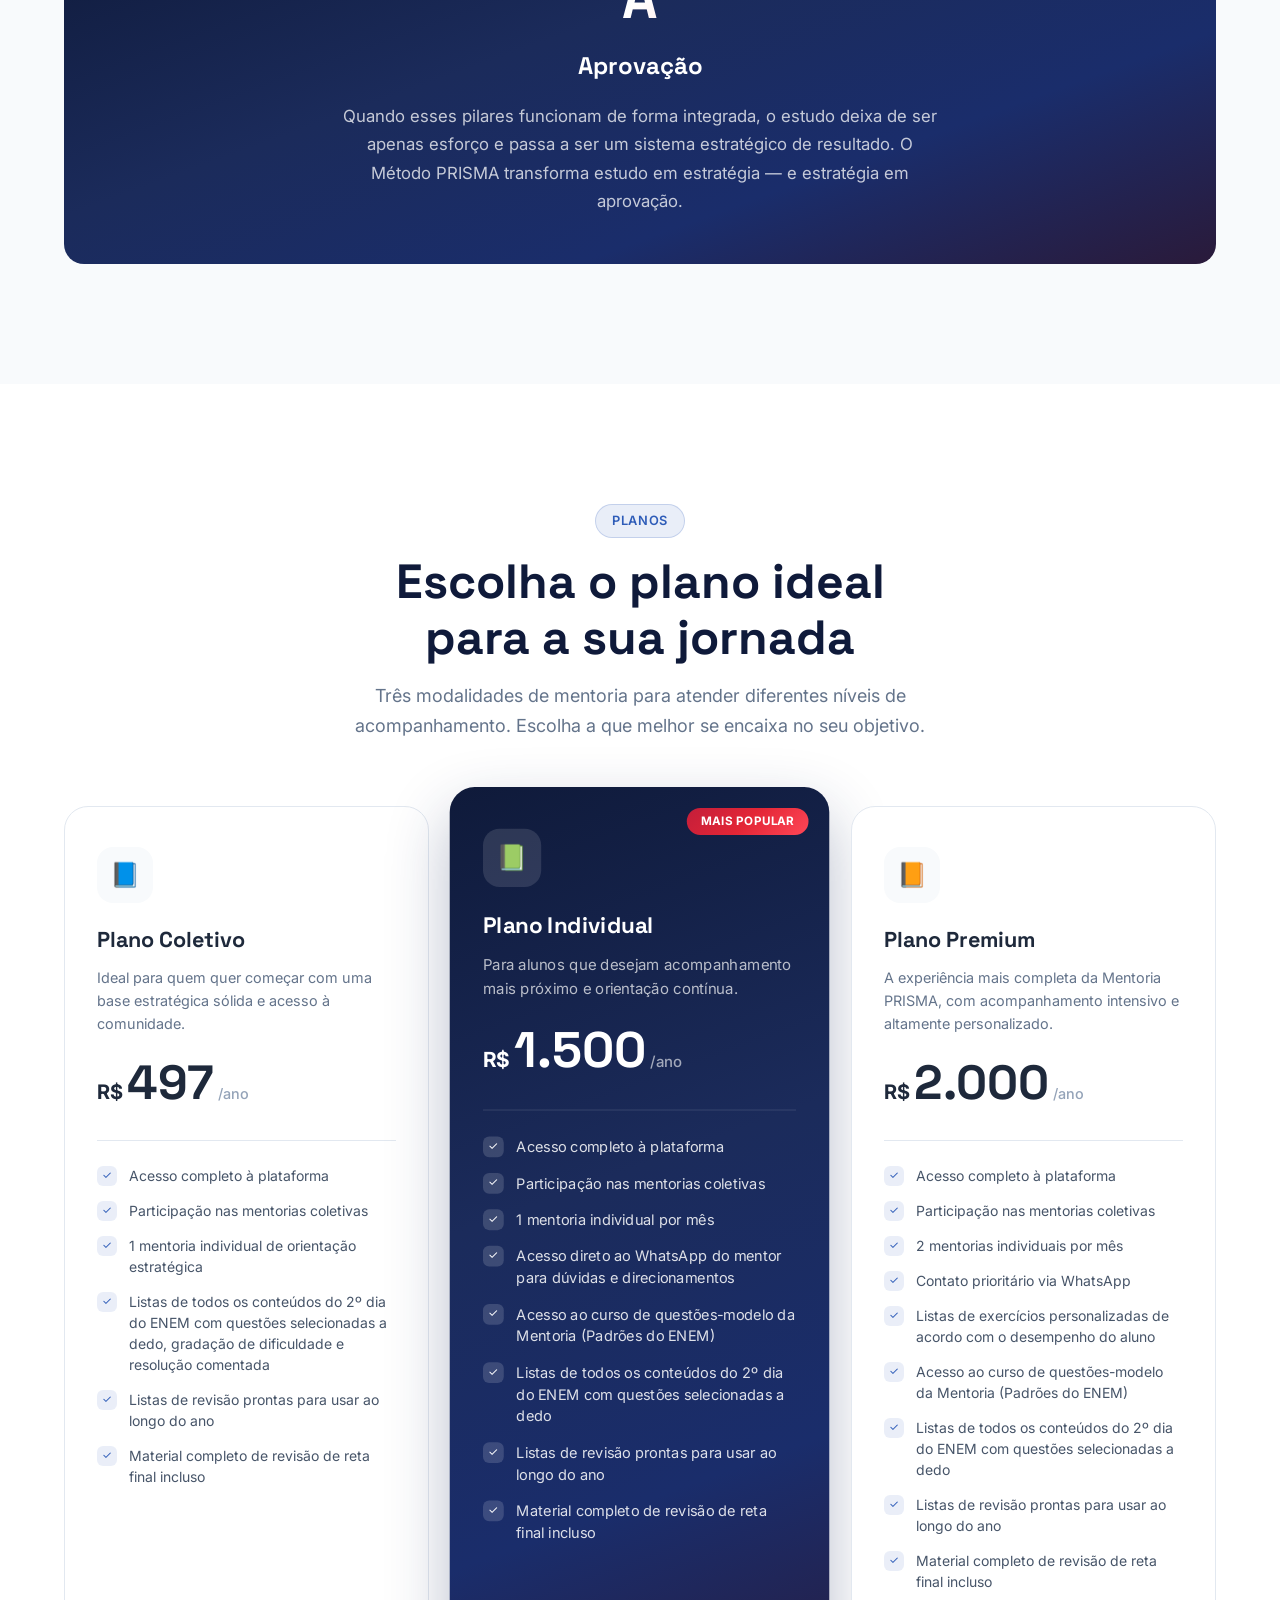
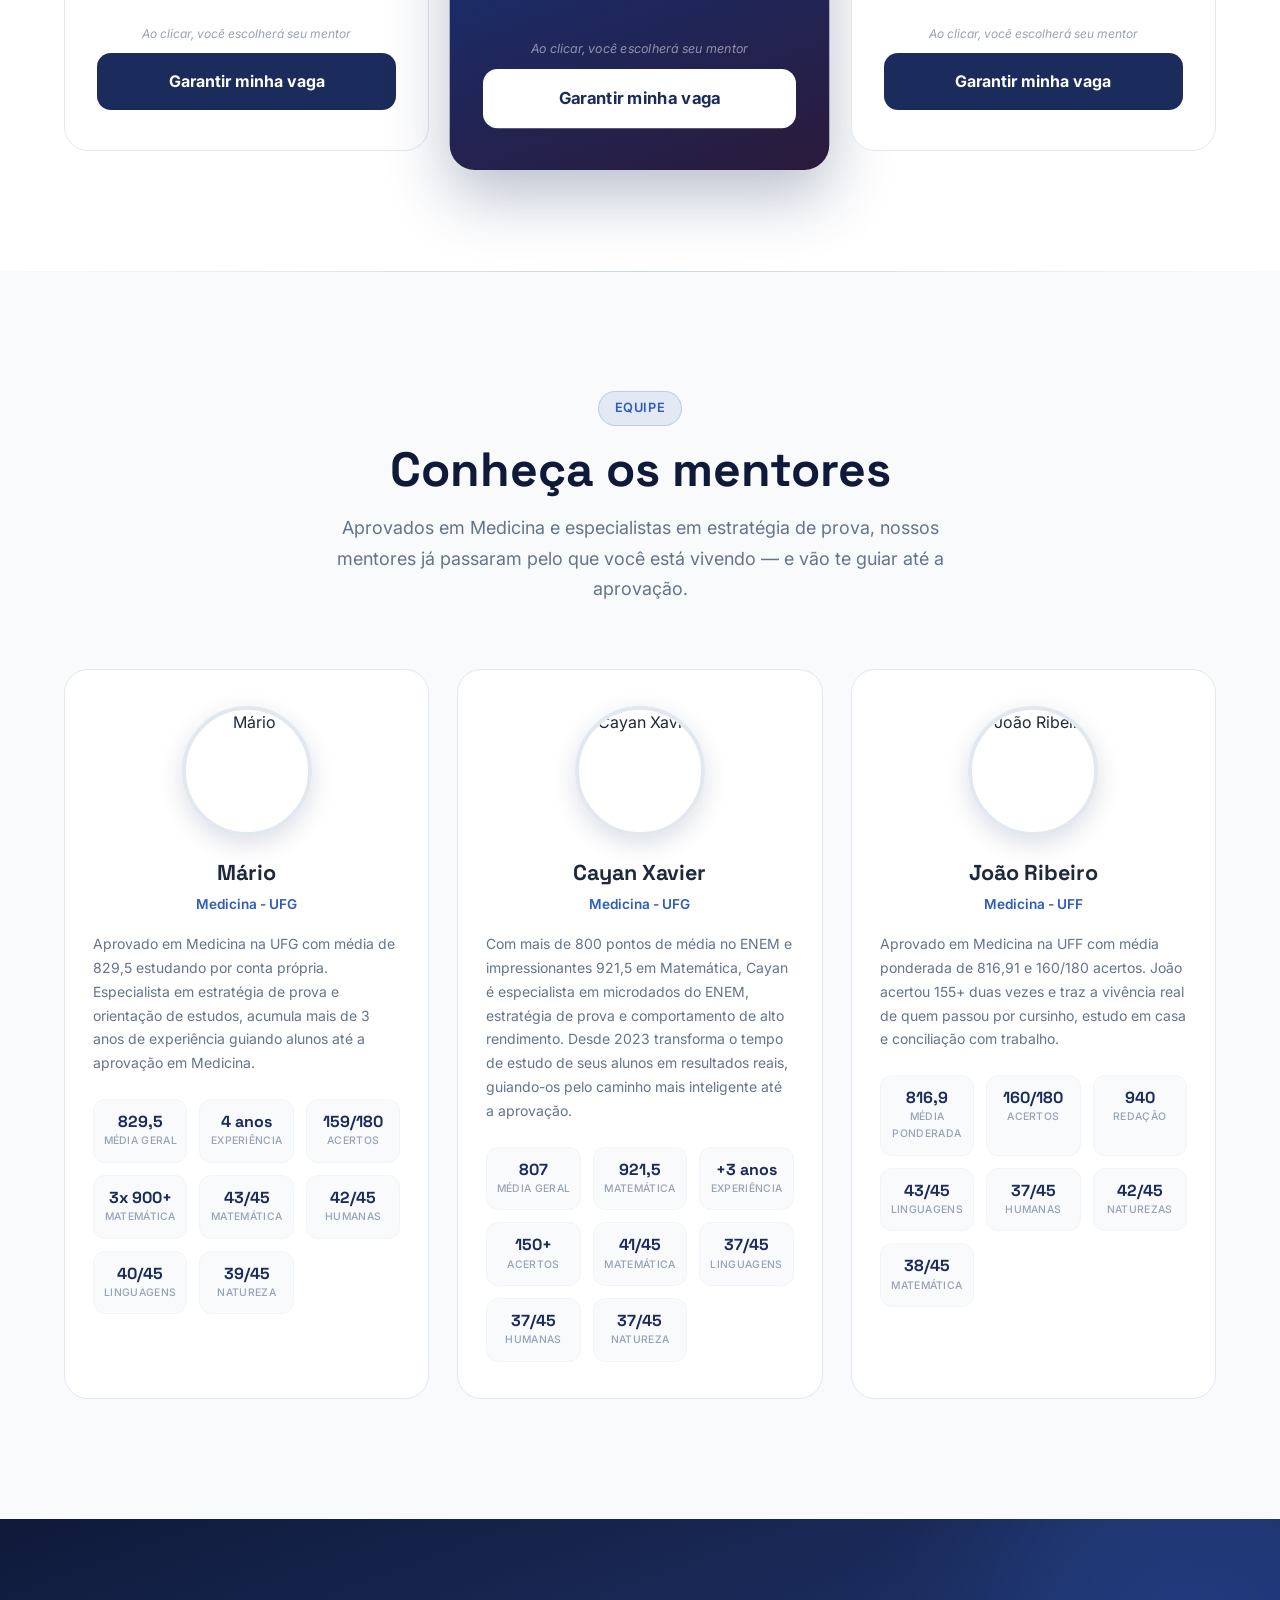
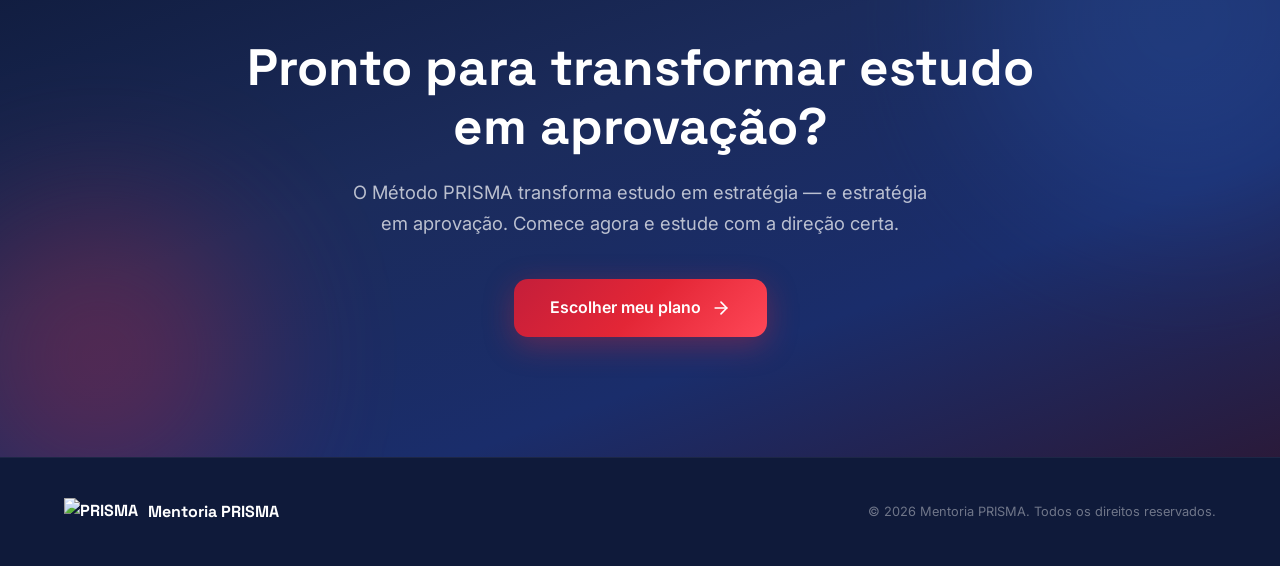
==== commit fc09f879: "Atualiza modal de mentores e cards de Mário e Cayan - Modal: Mário marcado como vagas esgotadas (ver" ====
--- a/public/index.html
+++ b/public/index.html
@@ -496,8 +496,16 @@
                 <span class="mentor-stat-desc">Média Geral</span>
               </div>
               <div class="mentor-stat-item">
-                <span class="mentor-stat-value">+3 anos</span>
+                <span class="mentor-stat-value">4 anos</span>
                 <span class="mentor-stat-desc">Experiência</span>
+              </div>
+              <div class="mentor-stat-item">
+                <span class="mentor-stat-value">159/180</span>
+                <span class="mentor-stat-desc">Acertos</span>
+              </div>
+              <div class="mentor-stat-item">
+                <span class="mentor-stat-value">3x 900+</span>
+                <span class="mentor-stat-desc">Matemática</span>
               </div>
               <div class="mentor-stat-item">
                 <span class="mentor-stat-value">43/45</span>
@@ -528,12 +536,12 @@
             <h3 class="mentor-name">Cayan Xavier</h3>
             <p class="mentor-role">Medicina - UFG</p>
             <p class="mentor-bio">
-              Com mais de 800 pontos de média no ENEM e impressionantes 921,5 em Matemática, Cayan é especialista em estratégia de prova e comportamento de alto rendimento. Desde 2023 transforma o tempo de estudo de seus alunos em resultados reais, guiando-os pelo caminho mais inteligente até a aprovação.
+              Com mais de 800 pontos de média no ENEM e impressionantes 921,5 em Matemática, Cayan é especialista em microdados do ENEM, estratégia de prova e comportamento de alto rendimento. Desde 2023 transforma o tempo de estudo de seus alunos em resultados reais, guiando-os pelo caminho mais inteligente até a aprovação.
             </p>
             <div class="mentor-stats-grid">
               <div class="mentor-stat-item">
-                <span class="mentor-stat-value">800+</span>
-                <span class="mentor-stat-desc">Média ENEM</span>
+                <span class="mentor-stat-value">807</span>
+                <span class="mentor-stat-desc">Média Geral</span>
               </div>
               <div class="mentor-stat-item">
                 <span class="mentor-stat-value">921,5</span>
@@ -542,6 +550,26 @@
               <div class="mentor-stat-item">
                 <span class="mentor-stat-value">+3 anos</span>
                 <span class="mentor-stat-desc">Experiência</span>
+              </div>
+              <div class="mentor-stat-item">
+                <span class="mentor-stat-value">150+</span>
+                <span class="mentor-stat-desc">Acertos</span>
+              </div>
+              <div class="mentor-stat-item">
+                <span class="mentor-stat-value">41/45</span>
+                <span class="mentor-stat-desc">Matemática</span>
+              </div>
+              <div class="mentor-stat-item">
+                <span class="mentor-stat-value">37/45</span>
+                <span class="mentor-stat-desc">Linguagens</span>
+              </div>
+              <div class="mentor-stat-item">
+                <span class="mentor-stat-value">37/45</span>
+                <span class="mentor-stat-desc">Humanas</span>
+              </div>
+              <div class="mentor-stat-item">
+                <span class="mentor-stat-value">37/45</span>
+                <span class="mentor-stat-desc">Natureza</span>
               </div>
             </div>
           </div>
@@ -607,19 +635,19 @@
         <p class="modal-subtitle">Selecione o mentor com quem deseja iniciar sua jornada:</p>
       </div>
       <div class="modal-mentors">
-        <a href="#" class="modal-mentor-btn" data-mentor="mario">
+        <div class="modal-mentor-btn modal-mentor-btn--disabled">
           <img class="modal-mentor-avatar" src="https://i.ibb.co/LD8p7QdQ/foto-rosto-m-rio-meio-medico-site.jpg" alt="Mário">
           <div class="modal-mentor-info">
             <strong>Mário</strong>
-            <span>Medicina UFG · Média 829,5</span>
-          </div>
-          <svg width="20" height="20" viewBox="0 0 24 24" fill="none" stroke="currentColor" stroke-width="2" stroke-linecap="round" stroke-linejoin="round"><path d="M5 12h14"/><path d="m12 5 7 7-7 7"/></svg>
-        </a>
+            <span>Medicina - UFG</span>
+          </div>
+          <span class="modal-mentor-esgotado">Vagas esgotadas</span>
+        </div>
         <a href="#" class="modal-mentor-btn" data-mentor="cayan">
           <img class="modal-mentor-avatar" src="https://i.ibb.co/KjZNG6Sz/foto-cayan-rosto.jpg" alt="Cayan Xavier">
           <div class="modal-mentor-info">
             <strong>Cayan Xavier</strong>
-            <span>Medicina UFG · 921,5 em Matemática</span>
+            <span>Medicina - UFG</span>
           </div>
           <svg width="20" height="20" viewBox="0 0 24 24" fill="none" stroke="currentColor" stroke-width="2" stroke-linecap="round" stroke-linejoin="round"><path d="M5 12h14"/><path d="m12 5 7 7-7 7"/></svg>
         </a>
@@ -627,7 +655,7 @@
           <img class="modal-mentor-avatar" src="https://i.ibb.co/pvy8rmD2/FOTO-JO-O-ROSTO.jpg" alt="João Ribeiro">
           <div class="modal-mentor-info">
             <strong>João Ribeiro</strong>
-            <span>Medicina UFF · Redação 940</span>
+            <span>Medicina - UFF</span>
           </div>
           <svg width="20" height="20" viewBox="0 0 24 24" fill="none" stroke="currentColor" stroke-width="2" stroke-linecap="round" stroke-linejoin="round"><path d="M5 12h14"/><path d="m12 5 7 7-7 7"/></svg>
         </a>
--- a/public/css/styles.css
+++ b/public/css/styles.css
@@ -1321,12 +1321,20 @@
 }
 
 .mentor-photo {
-  width: 100%;
-  height: 260px;
-  margin-bottom: 20px;
-  border-radius: 16px;
+  width: 130px;
+  height: 130px;
+  margin: 0 auto 20px;
+  border-radius: 50%;
   overflow: hidden;
   position: relative;
+  border: 4px solid var(--gray-200);
+  box-shadow: 0 8px 24px rgba(27, 43, 91, 0.15);
+  transition: border-color 0.4s ease, box-shadow 0.4s ease;
+}
+
+.mentor-card:hover .mentor-photo {
+  border-color: var(--blue-light);
+  box-shadow: 0 8px 32px rgba(46, 92, 184, 0.25);
 }
 
 .mentor-photo img {
@@ -1338,21 +1346,7 @@
 }
 
 .mentor-card:hover .mentor-photo img {
-  transform: scale(1.05);
-}
-
-.mentor-photo .mentor-avatar-placeholder {
-  width: 100%;
-  height: 100%;
-  border-radius: 0;
-  background: var(--gradient-main);
-  display: flex;
-  align-items: center;
-  justify-content: center;
-  font-family: var(--font-display);
-  font-size: 4rem;
-  font-weight: 800;
-  color: var(--white);
+  transform: scale(1.08);
 }
 
 .mentor-name {
@@ -1534,19 +1528,19 @@
   box-shadow: 0 4px 16px rgba(46, 92, 184, 0.12);
 }
 
-.modal-mentor-initial {
+.modal-mentor-avatar {
   width: 48px;
   height: 48px;
   border-radius: 50%;
-  background: var(--gradient-main);
-  display: flex;
-  align-items: center;
-  justify-content: center;
-  font-family: var(--font-display);
-  font-size: 1.15rem;
-  font-weight: 800;
-  color: var(--white);
+  object-fit: cover;
+  object-position: top center;
   flex-shrink: 0;
+  border: 2px solid var(--gray-200);
+  transition: border-color 0.3s ease;
+}
+
+.modal-mentor-btn:hover .modal-mentor-avatar {
+  border-color: var(--blue);
 }
 
 .modal-mentor-info {
@@ -1576,6 +1570,39 @@
 .modal-mentor-btn:hover svg {
   color: var(--blue);
   transform: translateX(4px);
+}
+
+.modal-mentor-btn--disabled {
+  opacity: 0.6;
+  cursor: not-allowed;
+  border-color: var(--red);
+  background: rgba(227, 38, 54, 0.04);
+  pointer-events: none;
+}
+
+.modal-mentor-btn--disabled:hover {
+  transform: none;
+  box-shadow: none;
+  border-color: var(--red);
+  background: rgba(227, 38, 54, 0.04);
+}
+
+.modal-mentor-btn--disabled .modal-mentor-avatar {
+  filter: grayscale(40%);
+}
+
+.modal-mentor-esgotado {
+  font-size: 0.72rem;
+  font-weight: 700;
+  color: var(--red);
+  background: rgba(227, 38, 54, 0.1);
+  border: 1px solid rgba(227, 38, 54, 0.3);
+  border-radius: 20px;
+  padding: 4px 10px;
+  white-space: nowrap;
+  flex-shrink: 0;
+  letter-spacing: 0.02em;
+  text-transform: uppercase;
 }
 
 /* ========================================
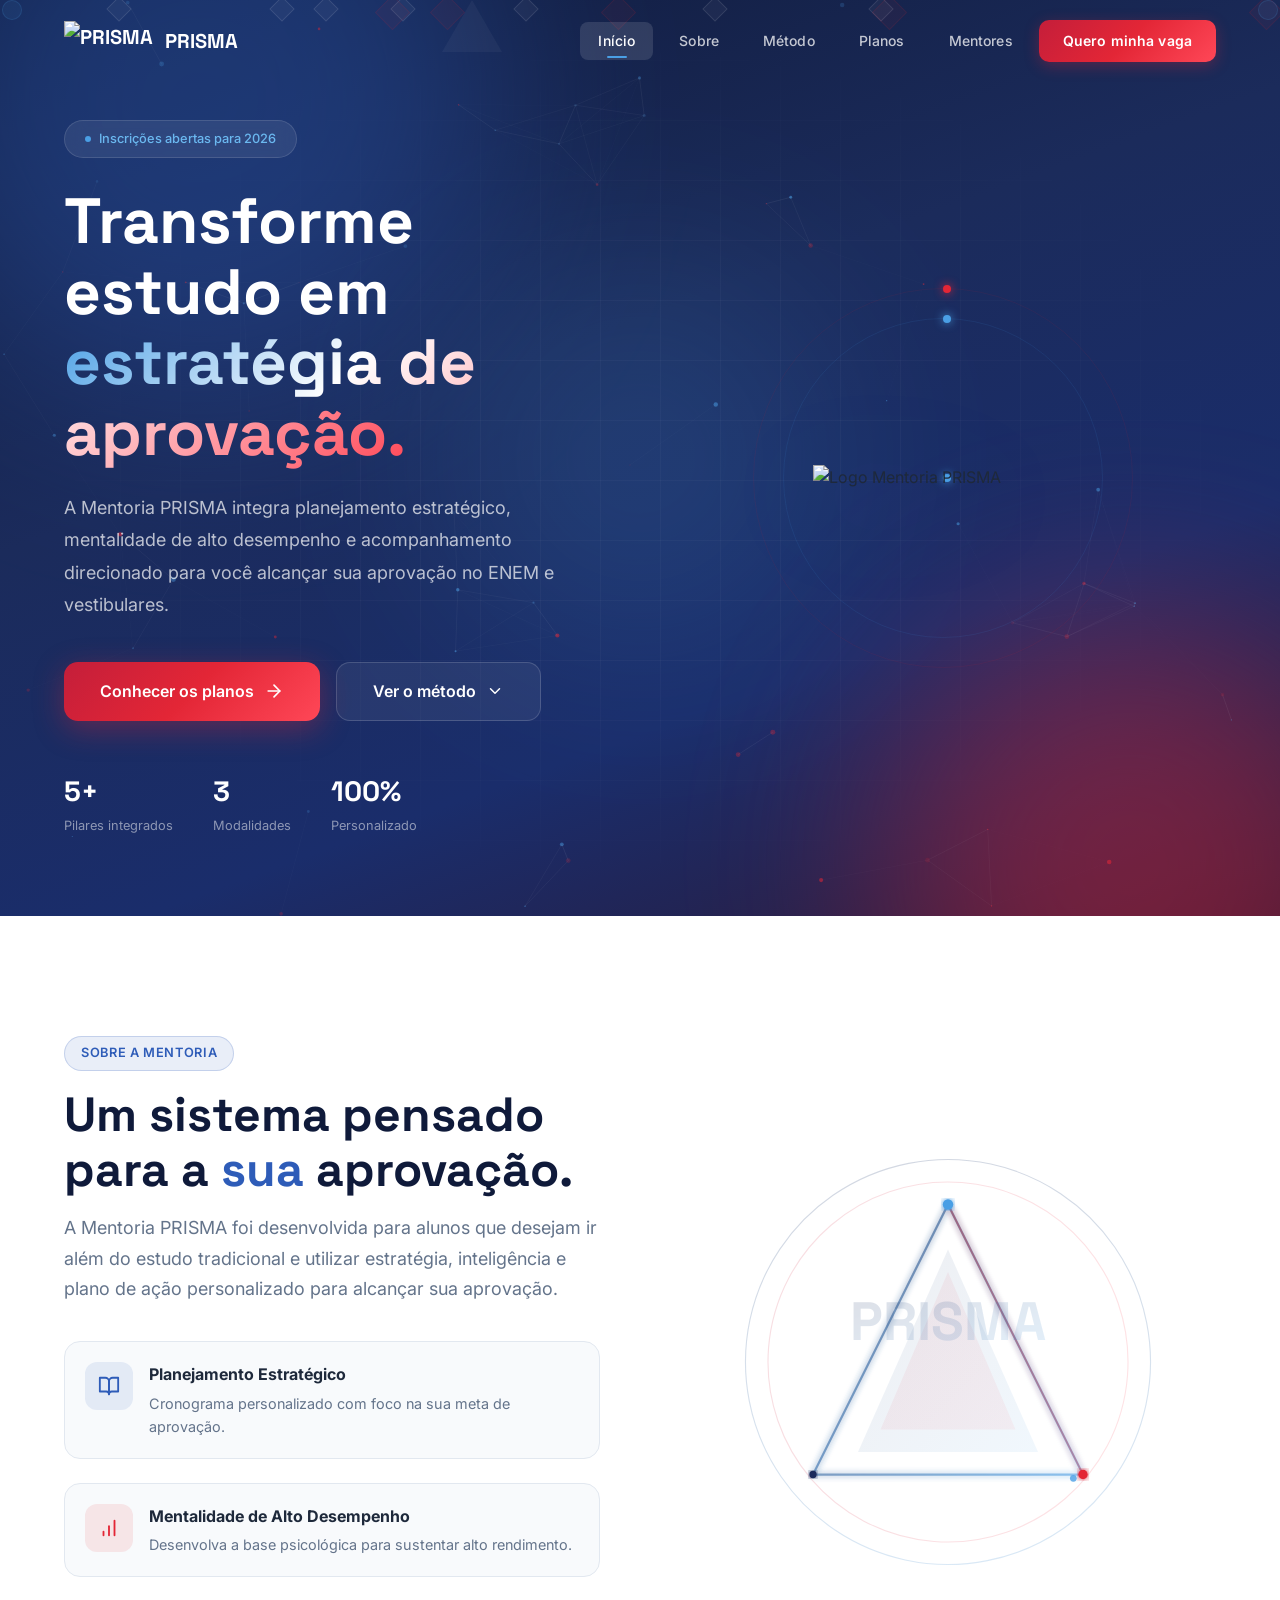
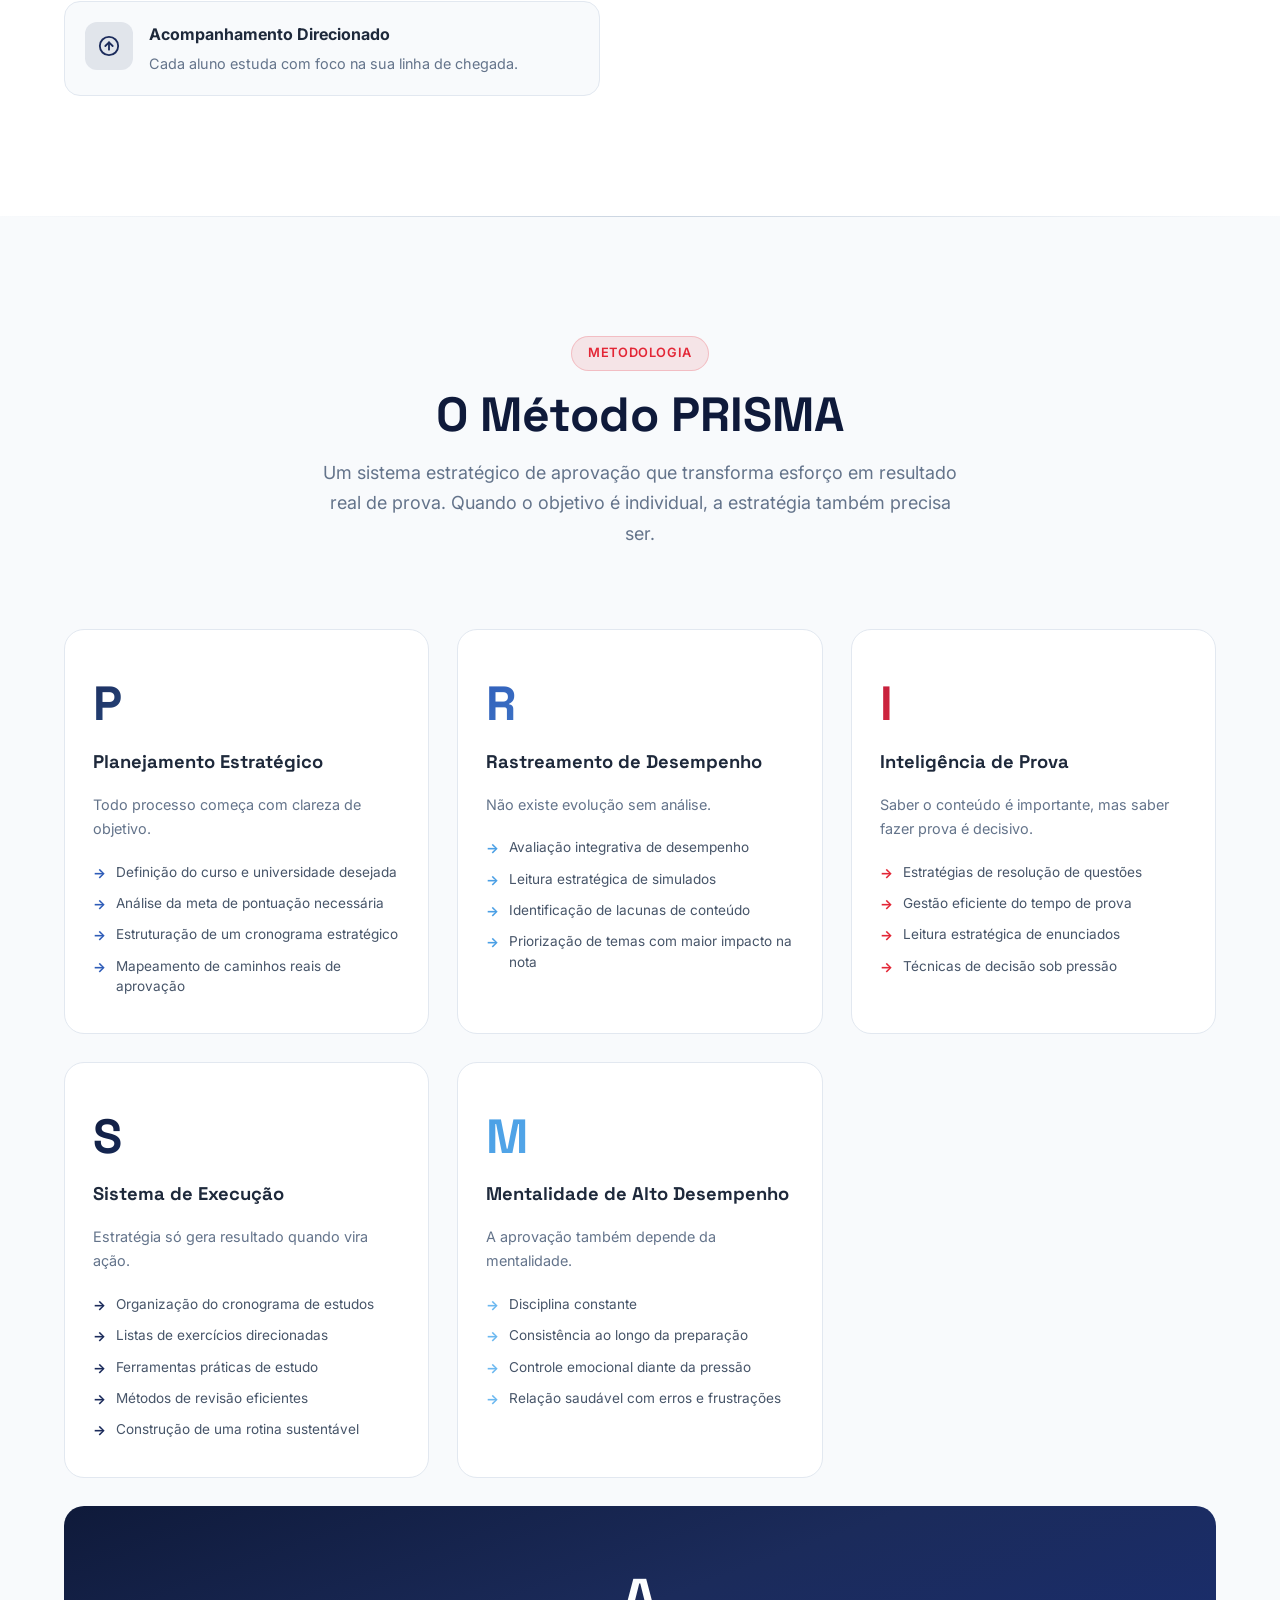
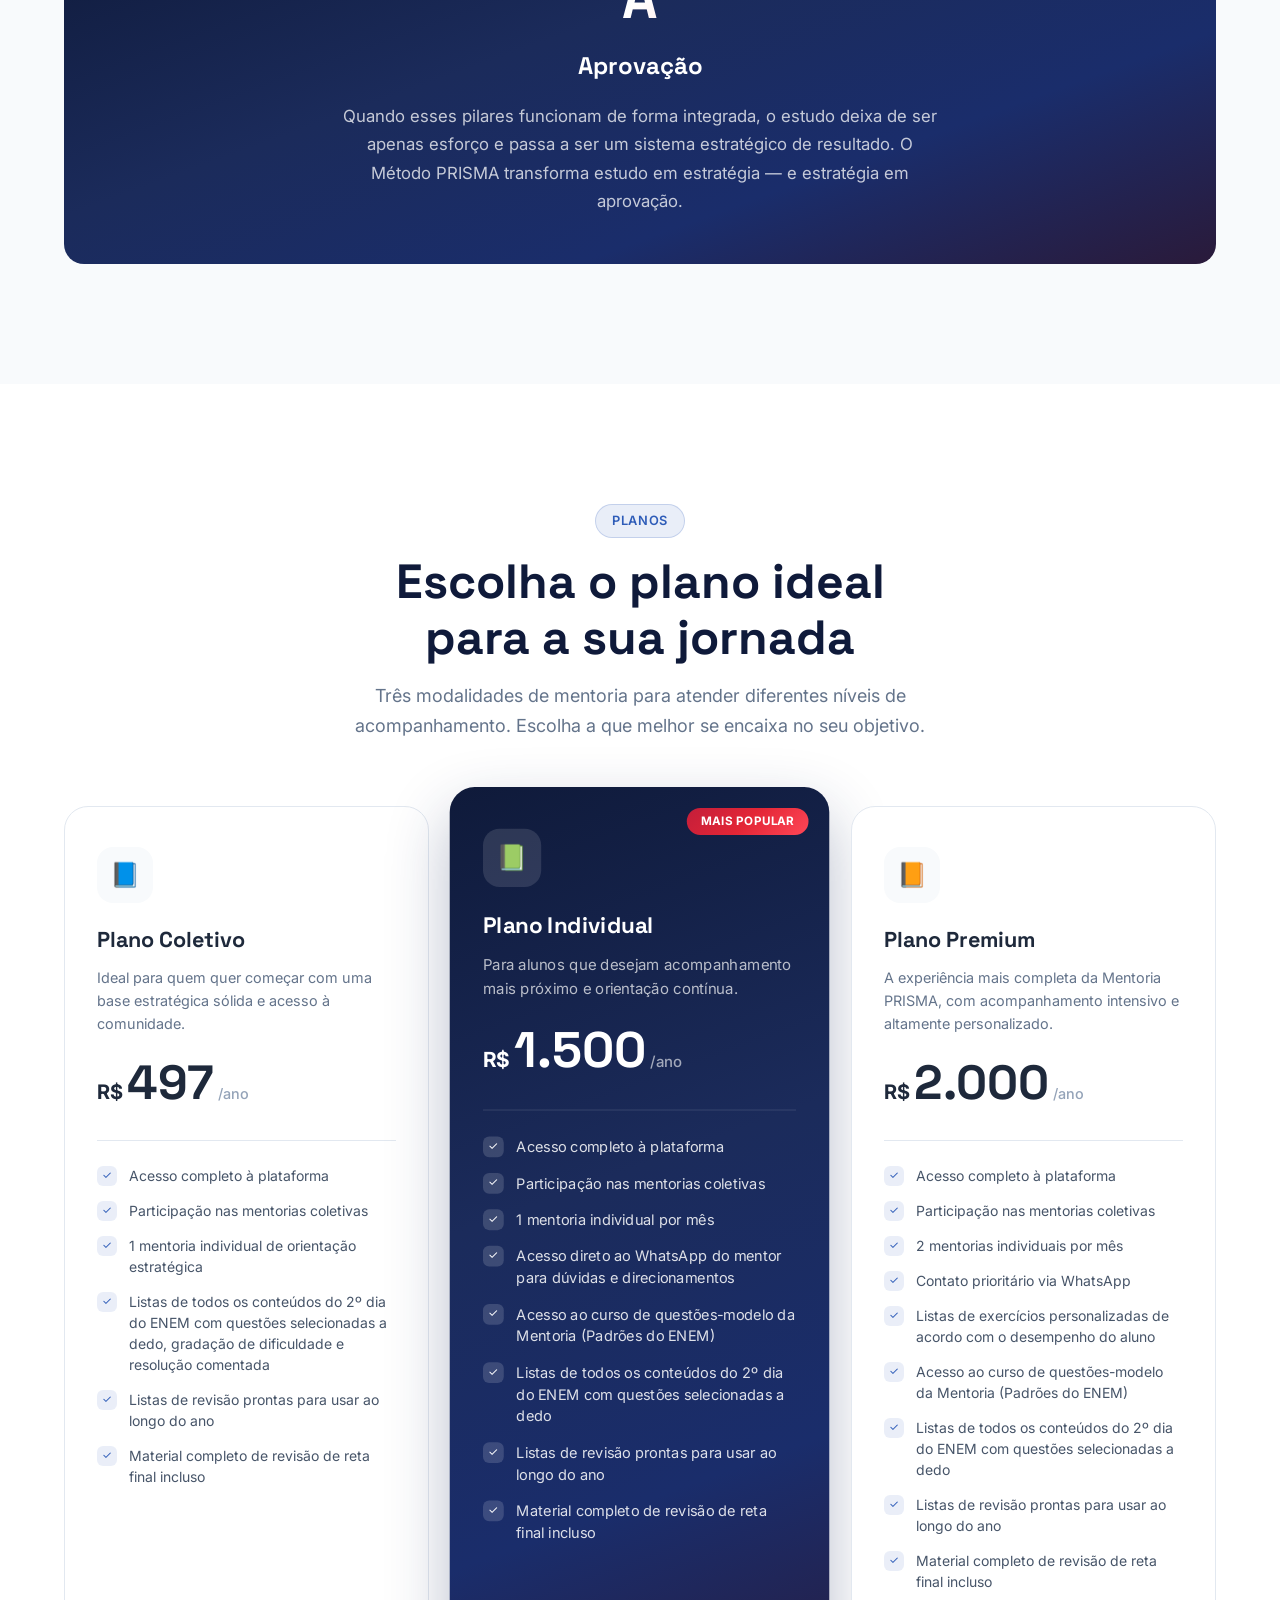
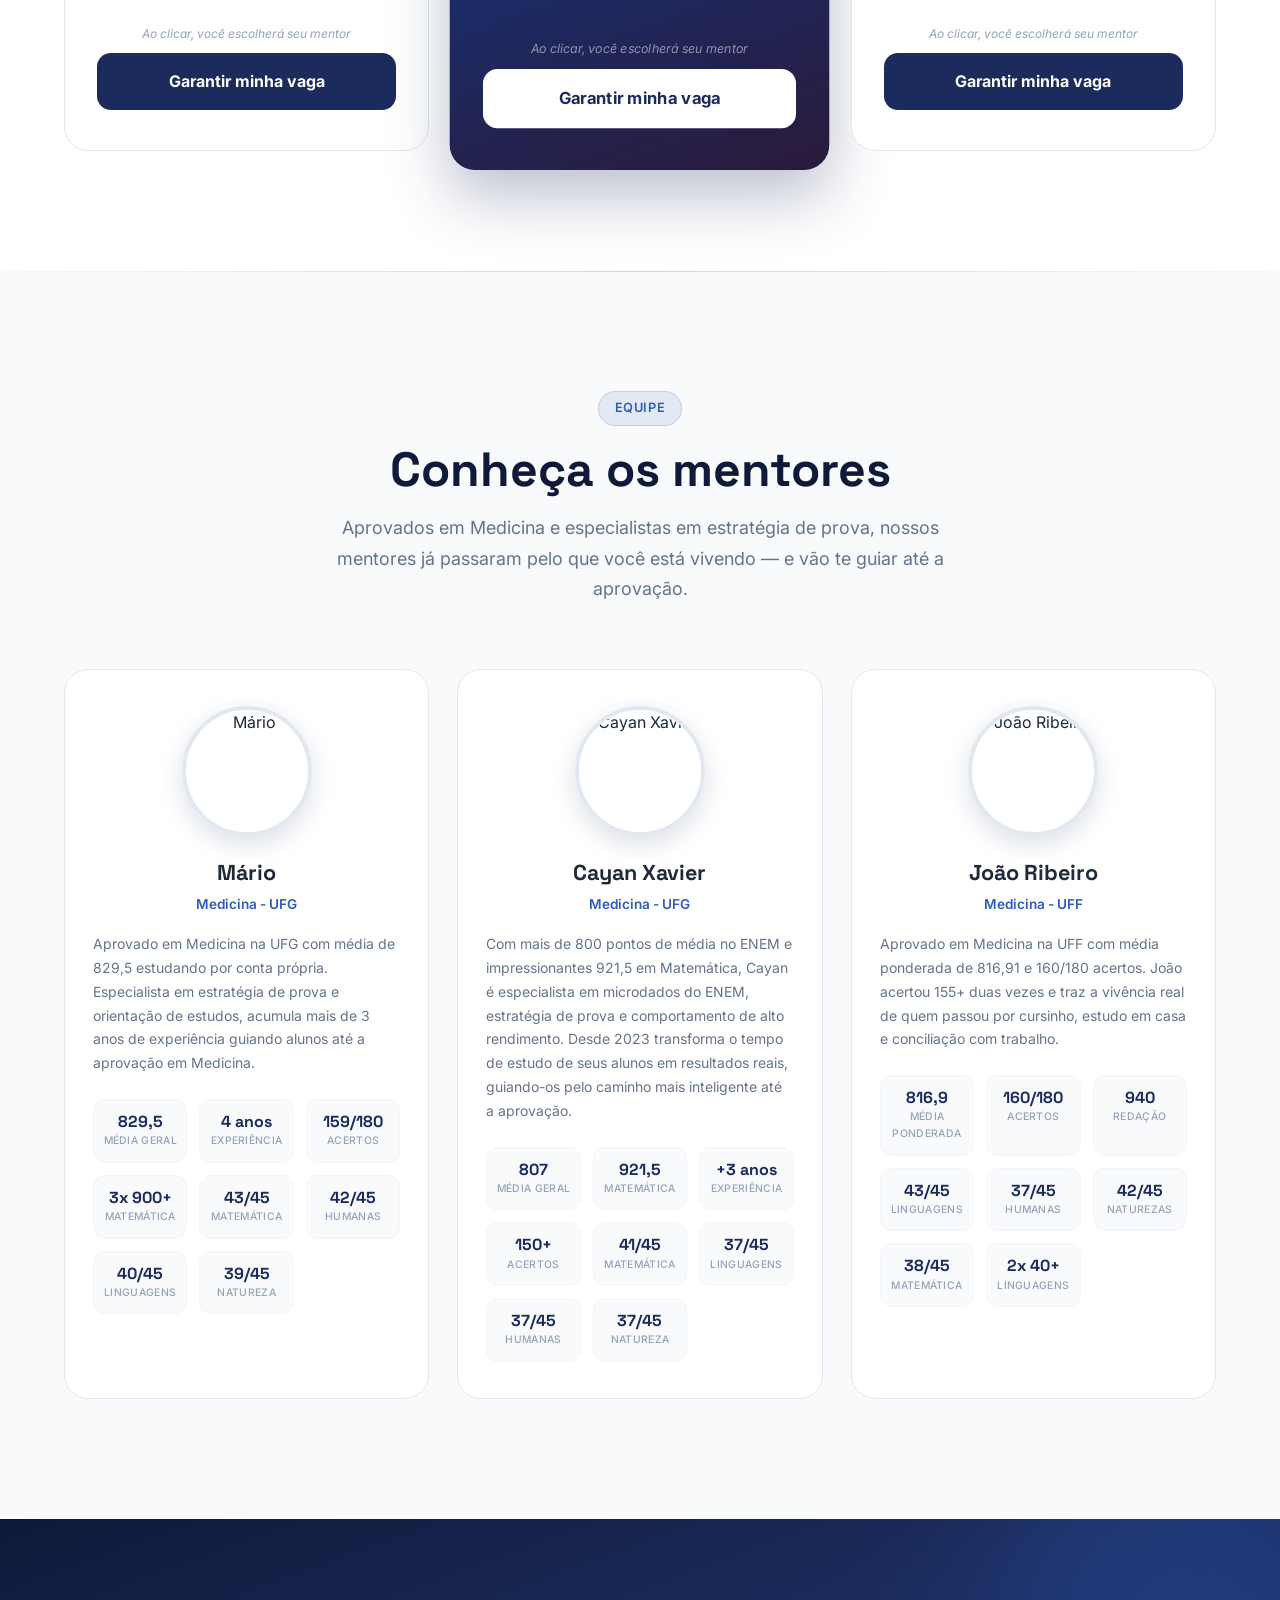
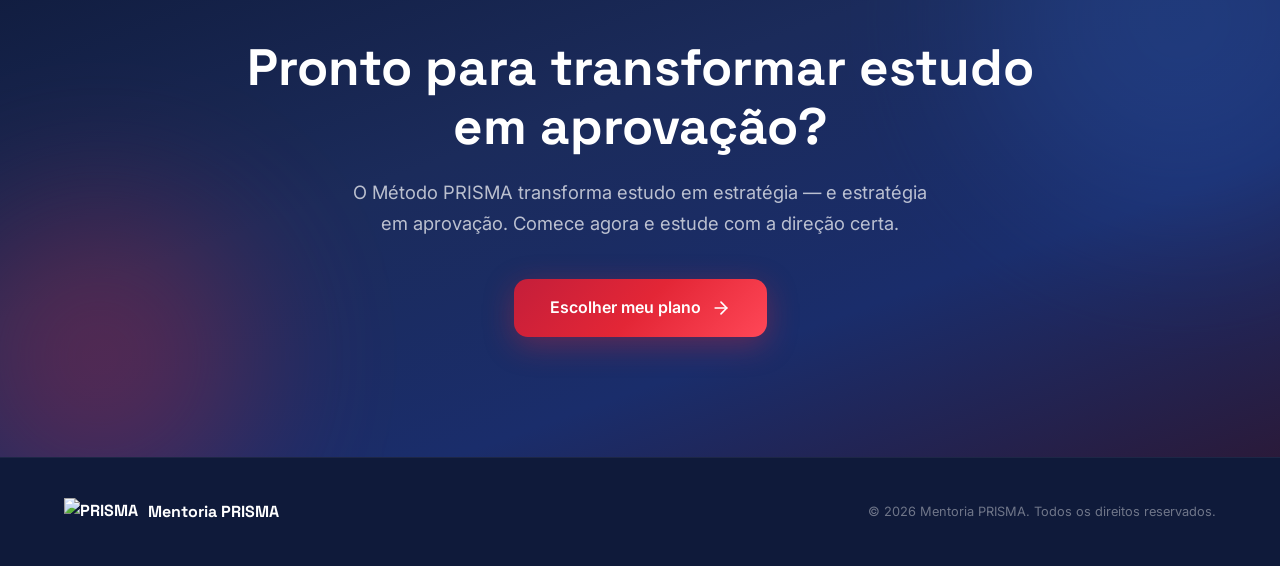
==== commit 98790147: "Adiciona stat 2x 40+ Linguagens ao card do mentor João Ribeiro https://claude.ai/code/session_01LUCt" ====
--- a/public/index.html
+++ b/public/index.html
@@ -615,6 +615,10 @@
                 <span class="mentor-stat-value">38/45</span>
                 <span class="mentor-stat-desc">Matemática</span>
               </div>
+              <div class="mentor-stat-item">
+                <span class="mentor-stat-value">2x 40+</span>
+                <span class="mentor-stat-desc">Linguagens</span>
+              </div>
             </div>
           </div>
         </div>
